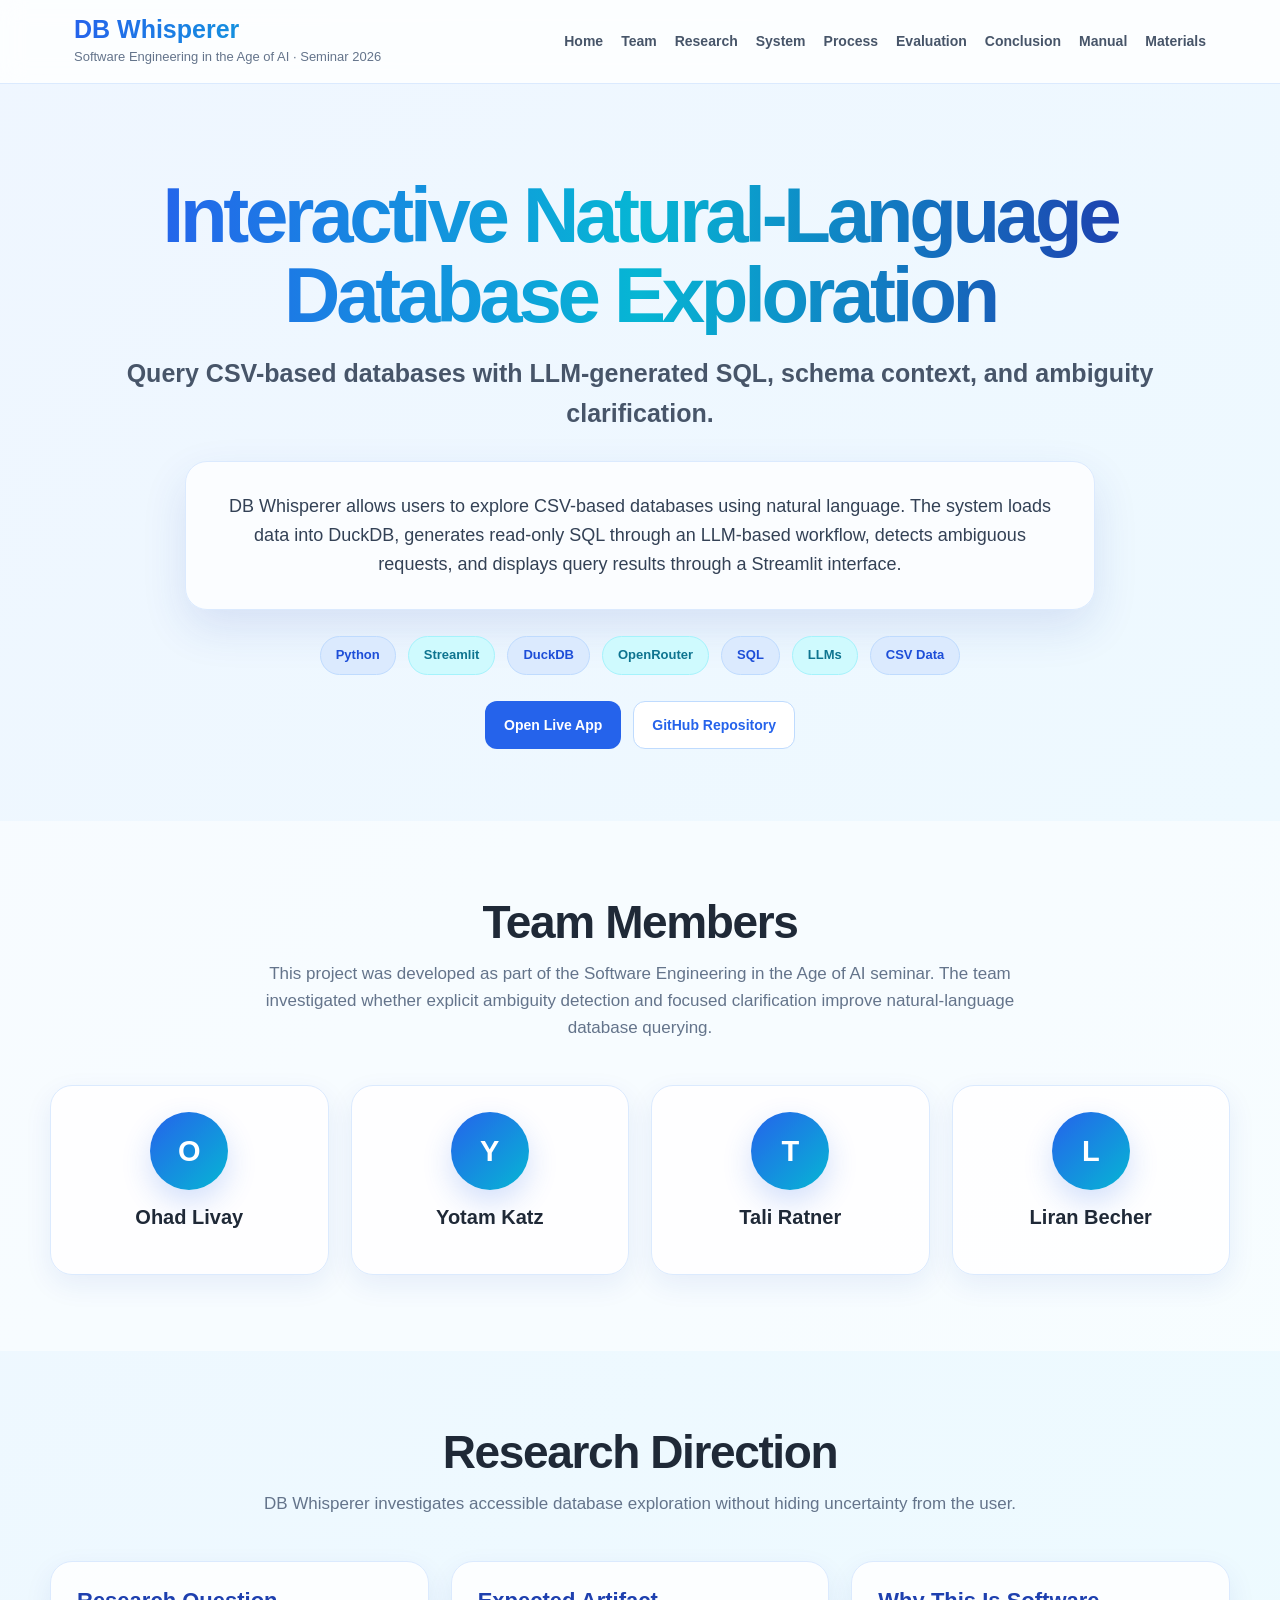
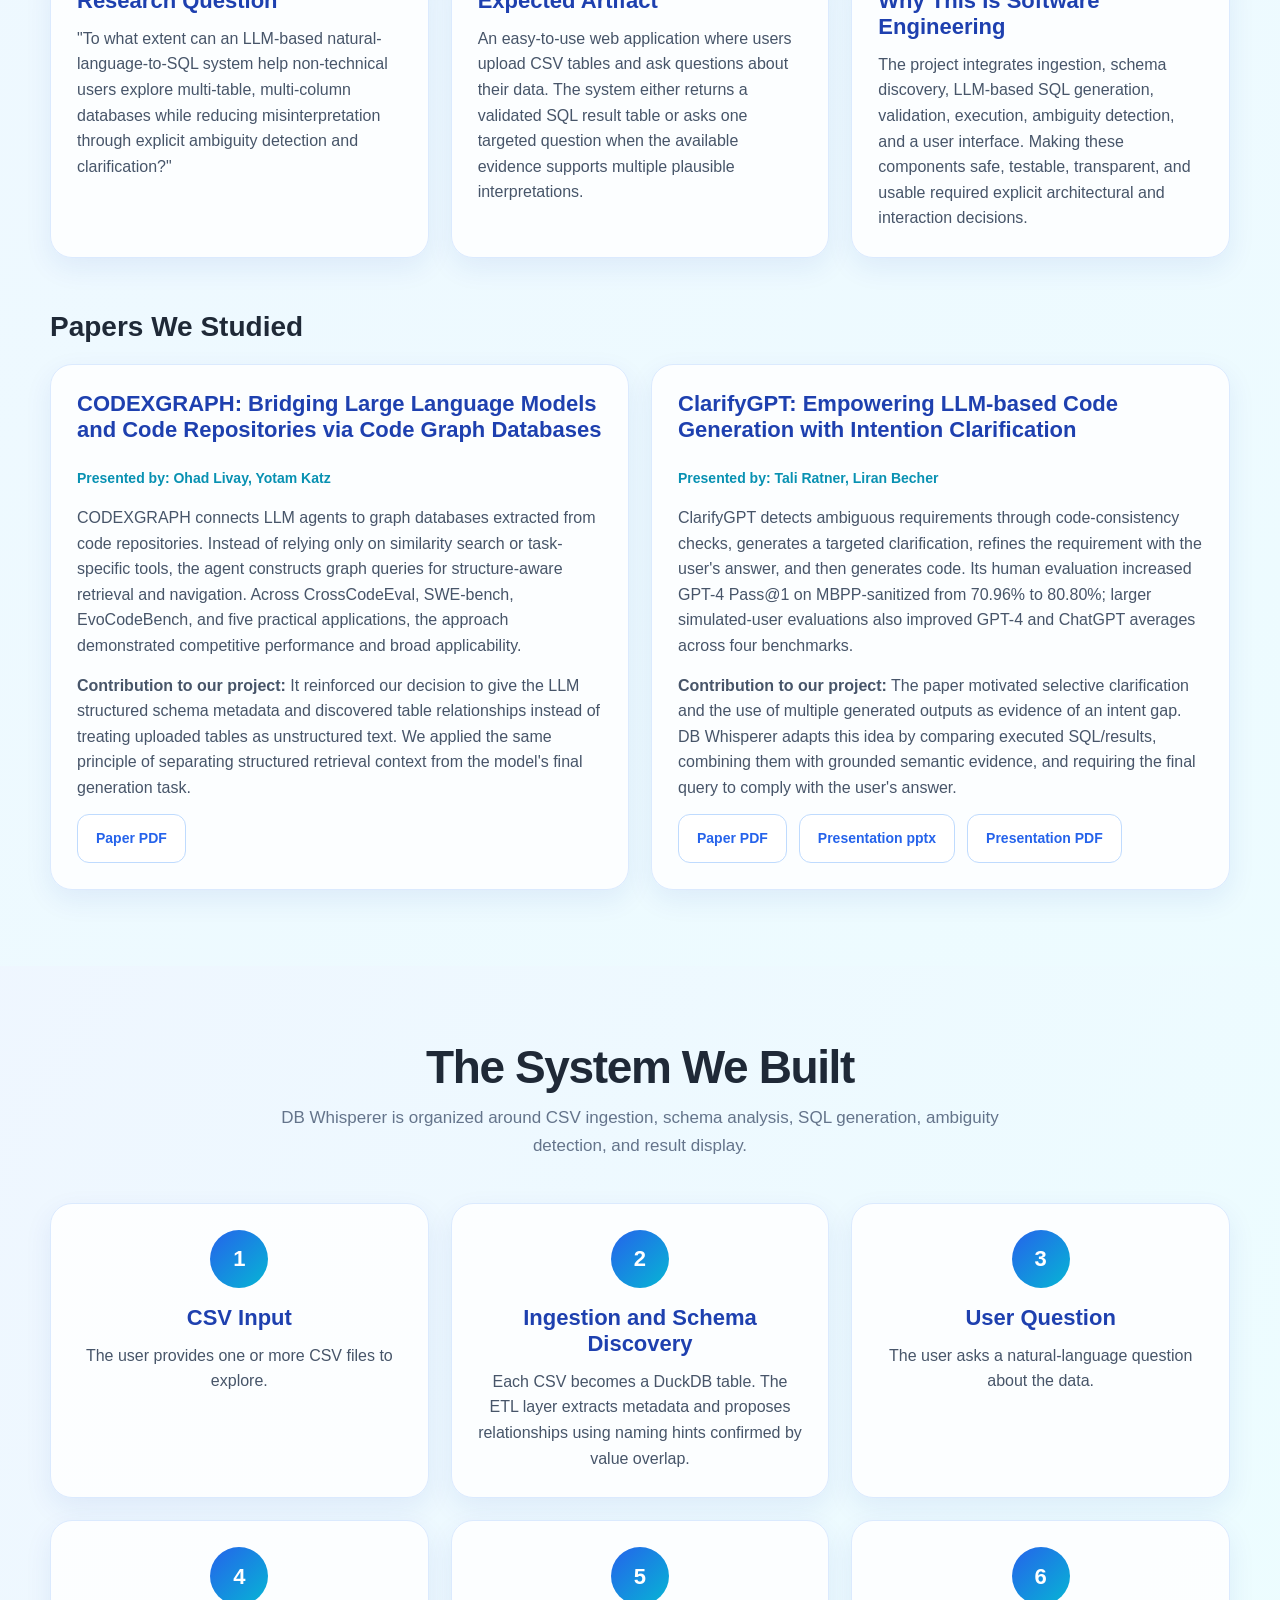
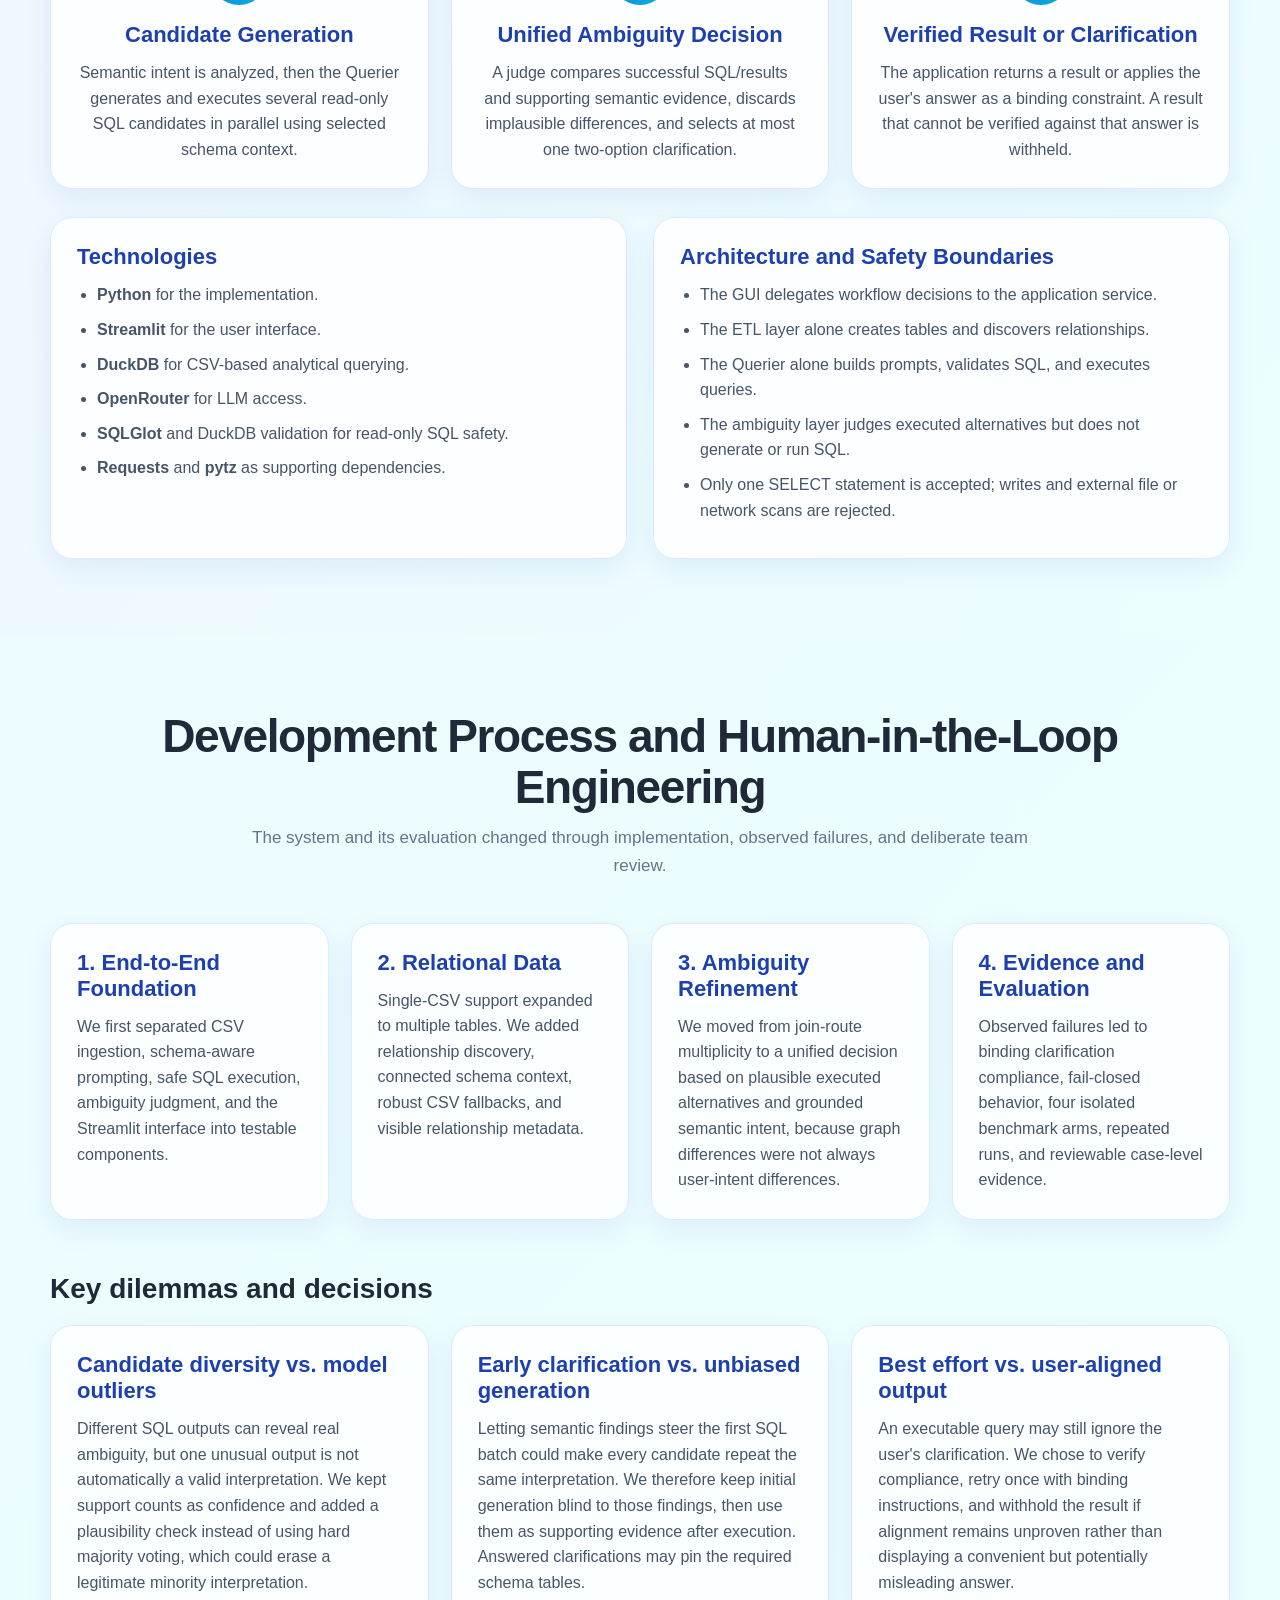
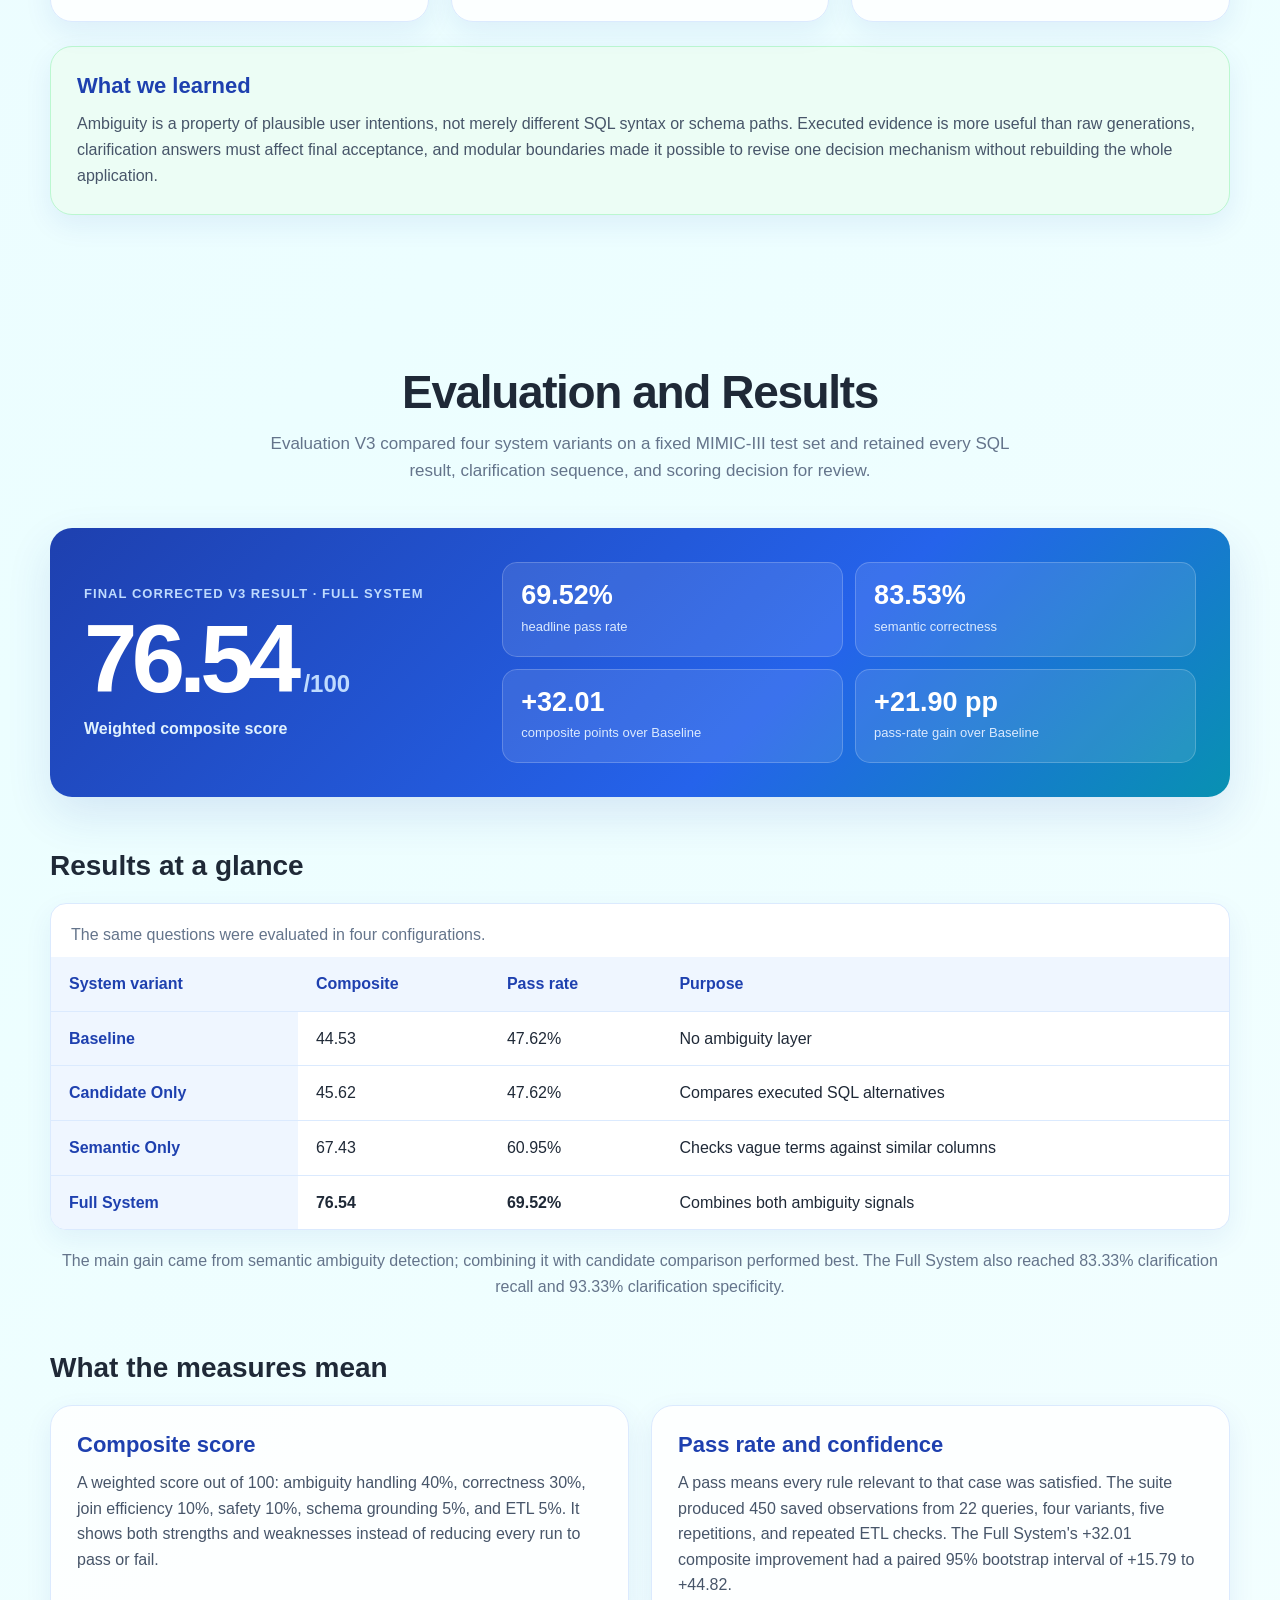
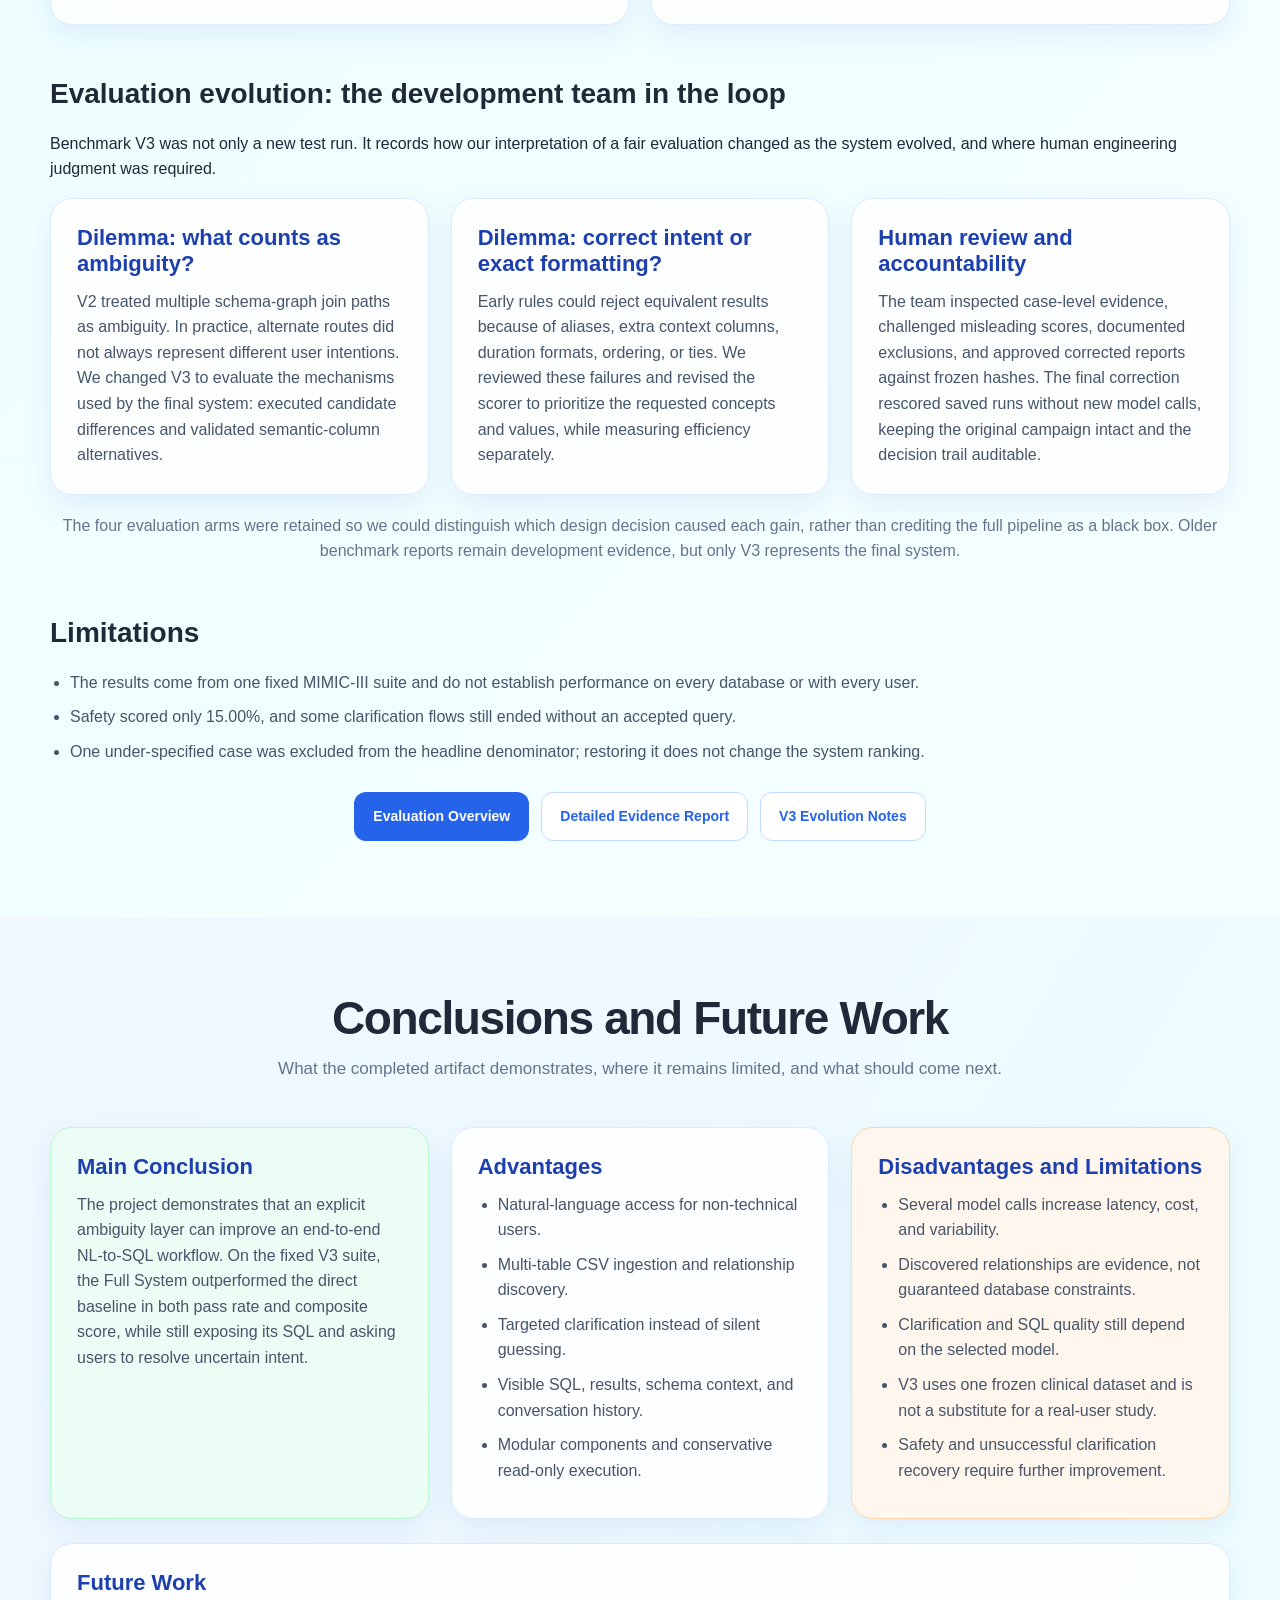
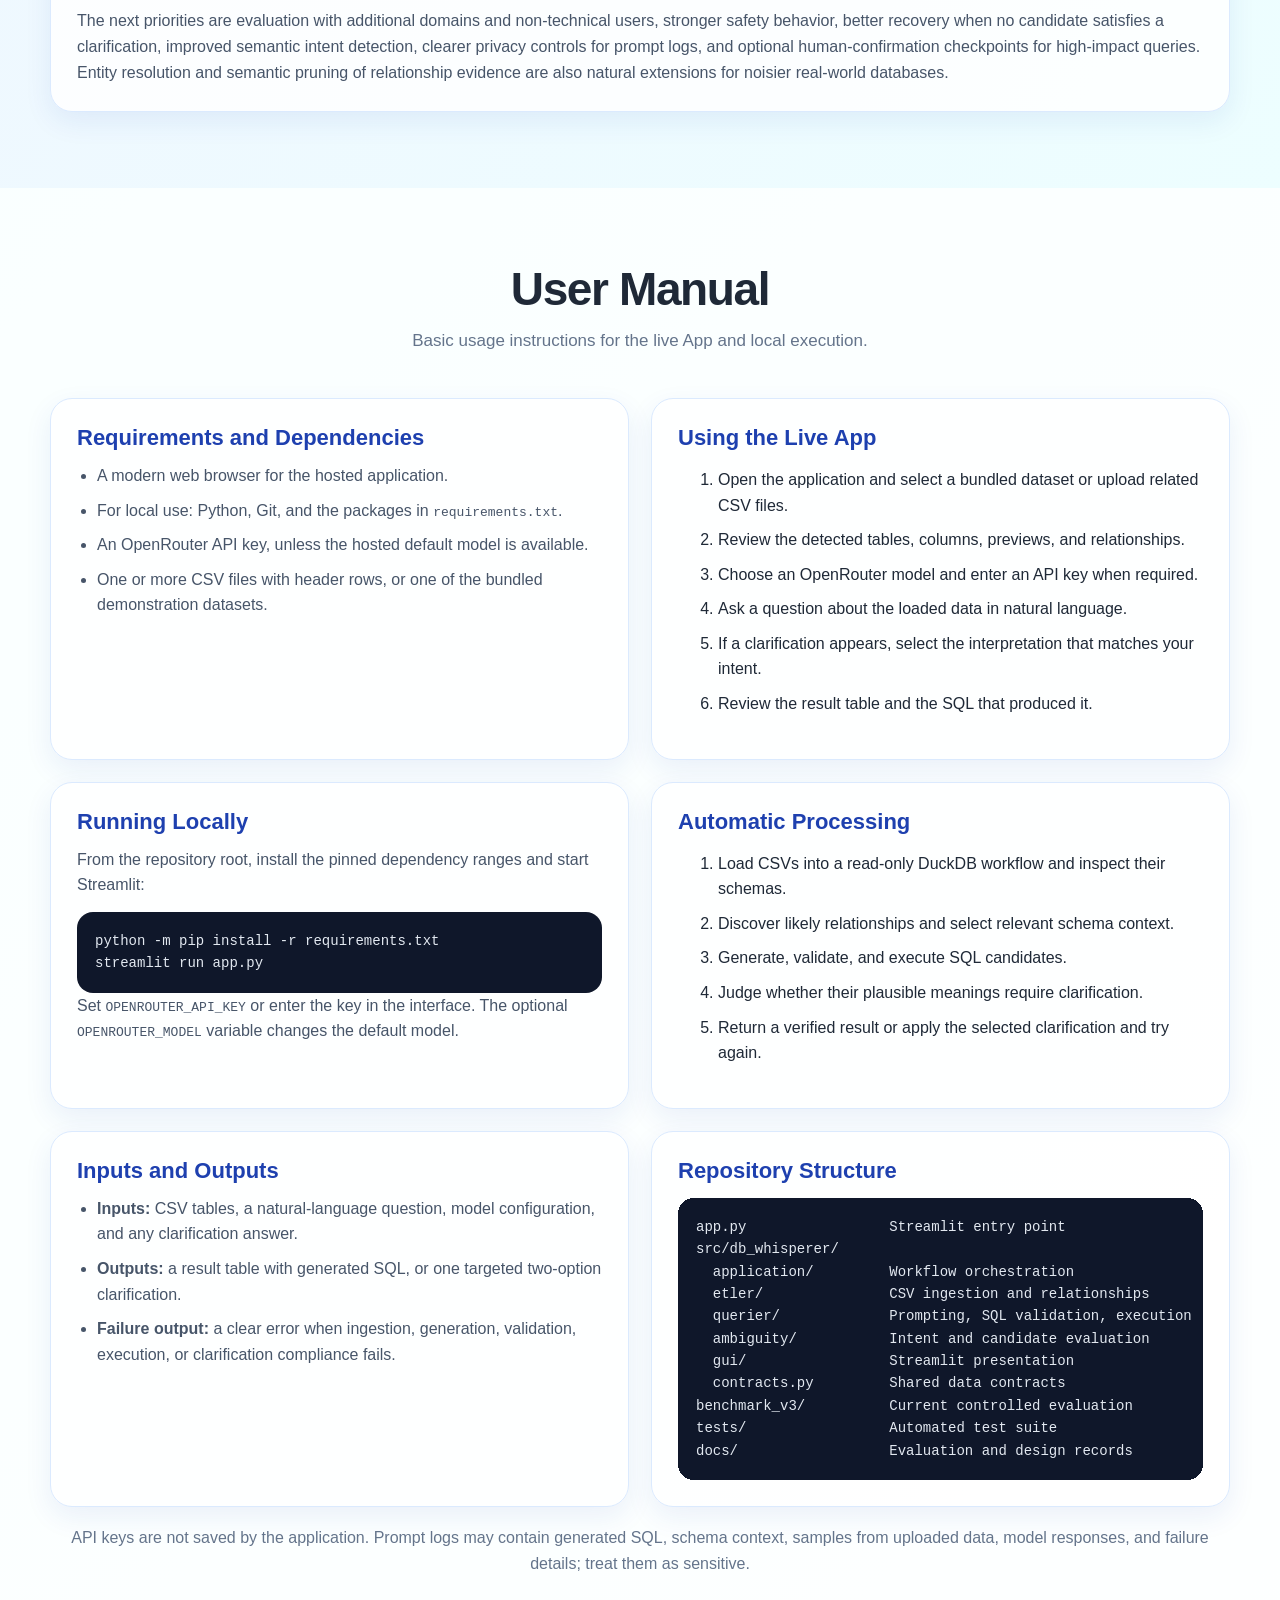
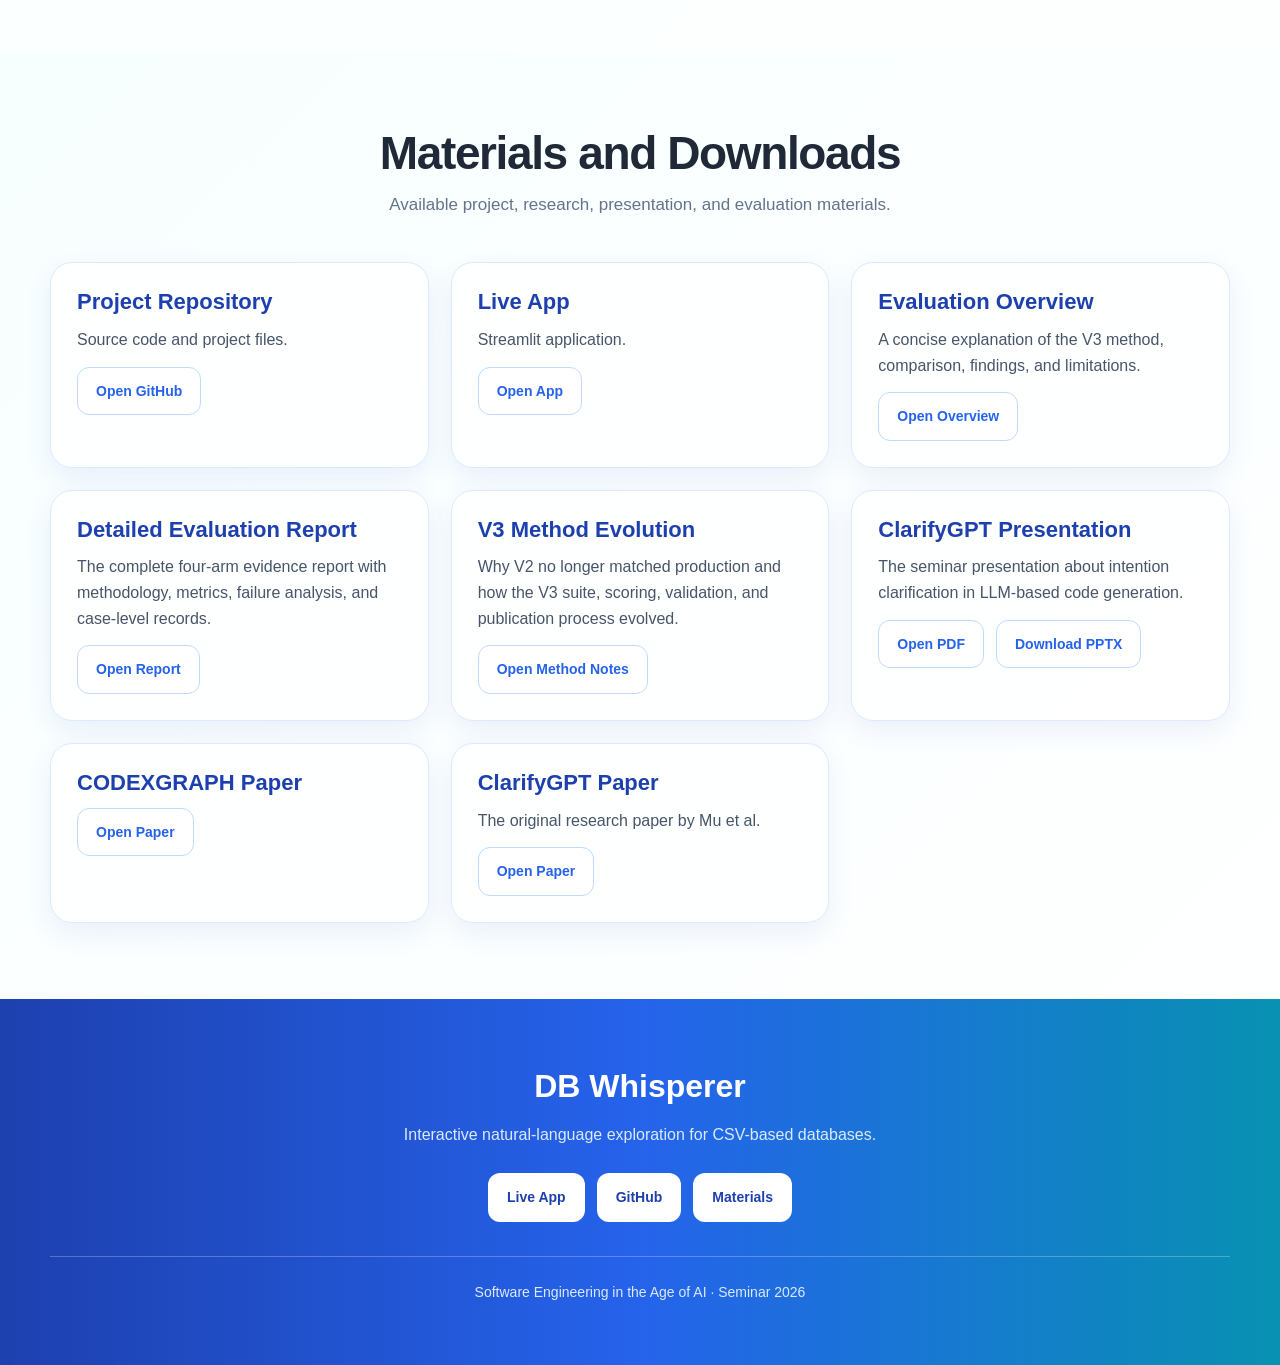
==== submission/DB_Whisperer_2026/index.htm @ 14055732 "added report HTML site" ====
<!DOCTYPE html>
<html lang="en">
<head>
  <meta charset="UTF-8" />
  <meta name="viewport" content="width=device-width, initial-scale=1.0" />
  <title>DB Whisperer Project Site</title>
  <style>
    :root {
      --primary: #2563eb;
      --primary-dark: #1e40af;
      --accent: #06b6d4;
      --accent-dark: #0891b2;
      --bg: #f8fafc;
      --bg-soft: #eff6ff;
      --card: #ffffff;
      --text: #1f2937;
      --muted: #64748b;
      --border: #dbeafe;
      --shadow: 0 18px 45px rgba(30, 64, 175, 0.12);
      --radius: 22px;
    }

    * { box-sizing: border-box; }
    html { scroll-behavior: smooth; }

    body {
      margin: 0;
      font-family: Inter, Arial, Helvetica, sans-serif;
      color: var(--text);
      background: linear-gradient(135deg, #eff6ff 0%, #ecfeff 45%, #ffffff 100%);
      line-height: 1.6;
    }

    a { color: inherit; text-decoration: none; }

    .site {
      min-height: 100vh;
    }

    header {
      position: sticky;
      top: 0;
      z-index: 20;
      background: rgba(255, 255, 255, 0.82);
      backdrop-filter: blur(12px);
      border-bottom: 1px solid var(--border);
    }

    .nav {
      max-width: 1180px;
      margin: 0 auto;
      padding: 16px 24px;
      display: flex;
      align-items: center;
      justify-content: space-between;
      gap: 18px;
    }

    .brand-title {
      margin: 0;
      font-size: 25px;
      line-height: 1.1;
      font-weight: 800;
      background: linear-gradient(90deg, var(--primary), var(--accent));
      -webkit-background-clip: text;
      color: transparent;
    }

    .brand-subtitle {
      margin: 3px 0 0;
      font-size: 13px;
      color: var(--muted);
    }

    nav {
      display: flex;
      flex-wrap: wrap;
      justify-content: flex-end;
      gap: 18px;
      font-size: 14px;
      font-weight: 650;
      color: #475569;
    }

    nav a:hover { color: var(--primary); }

    section {
      padding: 76px 24px;
    }

    .container {
      max-width: 1180px;
      margin: 0 auto;
    }

    .hero {
      padding: 92px 24px 72px;
      text-align: center;
    }

    .hero h2 {
      margin: 0 auto 18px;
      max-width: 980px;
      font-size: clamp(42px, 7vw, 78px);
      line-height: 1.02;
      font-weight: 900;
      letter-spacing: -0.055em;
      background: linear-gradient(90deg, var(--primary), var(--accent), var(--primary-dark));
      -webkit-background-clip: text;
      color: transparent;
    }

    .hero .subtitle {
      margin: 0 0 28px;
      font-size: clamp(18px, 2.5vw, 25px);
      color: #475569;
      font-weight: 550;
    }

    .hero-card {
      max-width: 910px;
      margin: 0 auto 26px;
      padding: 30px;
      border-radius: var(--radius);
      border: 1px solid var(--border);
      background: rgba(255, 255, 255, 0.78);
      box-shadow: var(--shadow);
    }

    .hero-card p {
      margin: 0;
      font-size: 18px;
      color: #334155;
    }

    .chips, .buttons {
      display: flex;
      flex-wrap: wrap;
      justify-content: center;
      gap: 12px;
    }

    .chip {
      display: inline-flex;
      align-items: center;
      padding: 8px 15px;
      border-radius: 999px;
      background: #dbeafe;
      color: #1d4ed8;
      font-weight: 750;
      font-size: 13px;
      border: 1px solid #bfdbfe;
    }

    .chip:nth-child(even) {
      background: #cffafe;
      color: #0e7490;
      border-color: #a5f3fc;
    }

    .button {
      display: inline-flex;
      align-items: center;
      justify-content: center;
      padding: 12px 18px;
      border-radius: 12px;
      font-weight: 800;
      font-size: 14px;
      border: 1px solid transparent;
      background: var(--primary);
      color: white;
      transition: transform .18s ease, box-shadow .18s ease, background .18s ease;
    }

    .button:hover {
      transform: translateY(-2px);
      box-shadow: 0 12px 24px rgba(37, 99, 235, .18);
      background: var(--primary-dark);
    }

    .button.secondary {
      background: white;
      color: var(--primary);
      border-color: #bfdbfe;
    }

    .button.secondary:hover {
      background: #eff6ff;
    }

    .section-soft {
      background: rgba(255, 255, 255, 0.48);
    }

    .section-blue {
      background: linear-gradient(120deg, rgba(239, 246, 255, .92), rgba(236, 254, 255, .92));
    }

    .section-title {
      text-align: center;
      margin: 0 0 44px;
    }

    .section-title h3 {
      margin: 0 0 12px;
      font-size: clamp(32px, 4vw, 46px);
      line-height: 1.1;
      letter-spacing: -0.03em;
    }

    .section-title p {
      margin: 0 auto;
      max-width: 780px;
      color: var(--muted);
      font-size: 17px;
    }

    .grid {
      display: grid;
      gap: 22px;
    }

    .grid-2 {
      grid-template-columns: repeat(2, minmax(0, 1fr));
    }

    .grid-3 {
      grid-template-columns: repeat(3, minmax(0, 1fr));
    }

    .grid-4 {
      grid-template-columns: repeat(4, minmax(0, 1fr));
    }

    .card {
      background: rgba(255, 255, 255, .86);
      border: 1px solid var(--border);
      border-radius: var(--radius);
      box-shadow: 0 10px 28px rgba(30, 64, 175, .08);
      padding: 26px;
      transition: transform .18s ease, box-shadow .18s ease, border-color .18s ease;
    }

    .card:hover {
      transform: translateY(-3px);
      border-color: #93c5fd;
      box-shadow: 0 18px 45px rgba(30, 64, 175, .14);
    }

    .card h4 {
      margin: 0 0 12px;
      font-size: 22px;
      line-height: 1.18;
      color: var(--primary-dark);
    }

    .card p {
      margin: 0 0 14px;
      color: #475569;
    }

    .card p:last-child {
      margin-bottom: 0;
    }

    .member {
      text-align: center;
      min-height: 190px;
    }

    .avatar {
      width: 78px;
      height: 78px;
      margin: 0 auto 16px;
      border-radius: 999px;
      display: grid;
      place-items: center;
      color: white;
      font-size: 29px;
      font-weight: 900;
      background: linear-gradient(135deg, var(--primary), var(--accent));
      box-shadow: 0 12px 30px rgba(37, 99, 235, .2);
    }

    .member h4 {
      color: var(--text);
      font-size: 20px;
    }

    .paper-card h4 {
      color: var(--primary-dark);
      min-height: 64px;
    }

    .paper-meta {
      margin-bottom: 16px;
      color: var(--accent-dark);
      font-weight: 750;
      font-size: 14px;
    }

    .flow-card {
      text-align: center;
    }

    .step-num {
      width: 58px;
      height: 58px;
      margin: 0 auto 17px;
      display: grid;
      place-items: center;
      border-radius: 999px;
      color: white;
      background: linear-gradient(135deg, var(--primary), var(--accent));
      font-size: 22px;
      font-weight: 900;
    }

    .split {
      display: grid;
      grid-template-columns: 1fr 1fr;
      gap: 26px;
    }

    ul {
      margin: 0;
      padding-left: 20px;
      color: #475569;
    }

    li { margin-bottom: 9px; }

    .code {
      background: #0f172a;
      color: #e2e8f0;
      border-radius: 16px;
      padding: 18px;
      overflow-x: auto;
      font-family: Consolas, Monaco, monospace;
      font-size: 14px;
      margin: 14px 0 0;
    }

    .callout {
      background: #ecfdf5;
      border-color: #bbf7d0;
    }

    .warning {
      background: #fff7ed;
      border-color: #fed7aa;
    }

    .evaluation-hero {
      display: grid;
      grid-template-columns: minmax(240px, .72fr) 1.28fr;
      gap: 28px;
      align-items: center;
      padding: 34px;
      border-radius: var(--radius);
      color: white;
      background: linear-gradient(135deg, var(--primary-dark), var(--primary) 62%, var(--accent-dark));
      box-shadow: var(--shadow);
    }

    .evaluation-kicker {
      margin: 0 0 8px;
      color: #bfdbfe;
      font-size: 13px;
      font-weight: 850;
      letter-spacing: .08em;
      text-transform: uppercase;
    }

    .evaluation-score {
      display: flex;
      align-items: baseline;
      gap: 8px;
      margin: 0;
    }

    .evaluation-score strong {
      font-size: clamp(62px, 9vw, 96px);
      line-height: .95;
      letter-spacing: -.06em;
    }

    .evaluation-score span {
      color: #bfdbfe;
      font-size: 24px;
      font-weight: 800;
    }

    .evaluation-score-label {
      margin: 12px 0 0;
      color: #e0f2fe;
      font-weight: 750;
    }

    .evaluation-metrics {
      display: grid;
      grid-template-columns: repeat(2, minmax(0, 1fr));
      gap: 12px;
    }

    .evaluation-metric {
      padding: 18px;
      border: 1px solid rgba(255,255,255,.2);
      border-radius: 15px;
      background: rgba(255,255,255,.1);
    }

    .evaluation-metric strong {
      display: block;
      font-size: 27px;
      line-height: 1.1;
    }

    .evaluation-metric span {
      display: block;
      margin-top: 6px;
      color: #dbeafe;
      font-size: 13px;
    }

    .evaluation-note {
      margin: 18px 0 0;
      color: var(--muted);
      text-align: center;
    }

    .evaluation-heading {
      margin: 52px 0 20px;
      font-size: 28px;
      line-height: 1.2;
    }

    .score-table-wrap {
      overflow-x: auto;
      border: 1px solid var(--border);
      border-radius: 16px;
      background: white;
      box-shadow: 0 10px 28px rgba(30, 64, 175, .07);
    }

    .score-table {
      width: 100%;
      min-width: 680px;
      border-collapse: collapse;
    }

    .score-table caption {
      padding: 18px 20px 10px;
      color: var(--muted);
      text-align: left;
    }

    .score-table th,
    .score-table td {
      padding: 14px 18px;
      border-bottom: 1px solid var(--border);
      text-align: left;
      vertical-align: top;
    }

    .score-table th {
      color: var(--primary-dark);
      background: var(--bg-soft);
    }

    .score-table tbody tr:last-child th,
    .score-table tbody tr:last-child td {
      border-bottom: 0;
    }

    .footer {
      padding: 62px 24px;
      color: white;
      background: linear-gradient(90deg, var(--primary-dark), var(--primary), var(--accent-dark));
      text-align: center;
    }

    .footer h3 {
      margin: 0 0 10px;
      font-size: 32px;
    }

    .footer p {
      margin: 0 0 26px;
      color: #dbeafe;
    }

    .footer .button {
      background: white;
      color: var(--primary-dark);
    }

    .footer-note {
      margin-top: 34px;
      padding-top: 24px;
      border-top: 1px solid rgba(255,255,255,.25);
      color: #dbeafe;
      font-size: 14px;
    }

    @media (max-width: 920px) {
      header { position: static; }
      .nav { flex-direction: column; align-items: flex-start; }
      nav { justify-content: flex-start; }
      .grid-4 { grid-template-columns: repeat(2, minmax(0, 1fr)); }
      .grid-3, .grid-2, .split { grid-template-columns: 1fr; }
      .evaluation-hero { grid-template-columns: 1fr; }
      section { padding: 58px 18px; }
      .hero { padding-top: 64px; }
    }

    @media (max-width: 560px) {
      .grid-4 { grid-template-columns: 1fr; }
      .evaluation-metrics { grid-template-columns: 1fr; }
      .evaluation-hero { padding: 25px; }
      .hero-card { padding: 22px; }
      .card { padding: 22px; }
      nav { gap: 12px; font-size: 13px; }
    }
  </style>
</head>

<body>
  <div class="site">
    <header>
      <div class="nav">
        <div>
          <h1 class="brand-title">DB Whisperer</h1>
          <p class="brand-subtitle">Software Engineering in the Age of AI · Seminar 2026</p>
        </div>
        <nav>
          <a href="#home">Home</a>
          <a href="#team">Team</a>
          <a href="#research">Research</a>
          <a href="#system">System</a>
          <a href="#process">Process</a>
          <a href="#evaluation">Evaluation</a>
          <a href="#conclusion">Conclusion</a>
          <a href="#manual">Manual</a>
          <a href="#materials">Materials</a>
        </nav>
      </div>
    </header>

    <main>
      <section id="home" class="hero">
        <div class="container">
          <h2>Interactive Natural-Language Database Exploration</h2>
          <p class="subtitle">Query CSV-based databases with LLM-generated SQL, schema context, and ambiguity clarification.</p>
          <div class="hero-card">
            <p>
              DB Whisperer allows users to explore CSV-based databases using natural language.
              The system loads data into DuckDB, generates read-only SQL through an LLM-based workflow,
              detects ambiguous requests, and displays query results through a Streamlit interface.
            </p>
          </div>
          <div class="chips" aria-label="Technology stack">
            <span class="chip">Python</span>
            <span class="chip">Streamlit</span>
            <span class="chip">DuckDB</span>
            <span class="chip">OpenRouter</span>
            <span class="chip">SQL</span>
            <span class="chip">LLMs</span>
            <span class="chip">CSV Data</span>
          </div>
          <div class="buttons" style="margin-top: 26px;">
            <a class="button" href="https://db-whisperer.streamlit.app/" target="_blank" rel="noopener">Open Live App</a>
            <a class="button secondary" href="https://github.com/ohadlivay/DB-Whisperer" target="_blank" rel="noopener">GitHub Repository</a>
          </div>
        </div>
      </section>

      <section id="team" class="section-soft">
        <div class="container">
          <div class="section-title">
            <h3>Team Members</h3>
            <p>
              This project was developed as part of the Software Engineering in the Age of AI seminar.
              The team investigated whether explicit ambiguity detection and focused clarification
              improve natural-language database querying.
            </p>
          </div>
          <div class="grid grid-4">
            <article class="card member"><div class="avatar">O</div><h4>Ohad Livay</h4></article>
            <article class="card member"><div class="avatar">Y</div><h4>Yotam Katz</h4></article>
            <article class="card member"><div class="avatar">T</div><h4>Tali Ratner</h4></article>
            <article class="card member"><div class="avatar">L</div><h4>Liran Becher</h4></article>
          </div>
        </div>
      </section>

      <section id="research">
        <div class="container">
          <div class="section-title">
            <h3>Research Direction</h3>
            <p>
              DB Whisperer investigates accessible database exploration without hiding uncertainty from the user.
            </p>
          </div>
          <div class="grid grid-3">
            <article class="card">
              <h4>Research Question</h4>
              <p>
                "To what extent can an LLM-based natural-language-to-SQL system help non-technical users
                explore multi-table, multi-column databases while reducing misinterpretation through
                explicit ambiguity detection and clarification?"
              </p>
            </article>
            <article class="card">
              <h4>Expected Artifact</h4>
              <p>
                An easy-to-use web application where users upload CSV tables and ask questions about their
                data. The system either returns a validated SQL result table or asks one targeted question
                when the available evidence supports multiple plausible interpretations.
              </p>
            </article>
            <article class="card">
              <h4>Why This Is Software Engineering</h4>
              <p>
                The project integrates ingestion, schema discovery, LLM-based SQL generation, validation,
                execution, ambiguity detection, and a user interface. Making these components safe,
                testable, transparent, and usable required explicit architectural and interaction decisions.
              </p>
            </article>
          </div>

          <h4 class="evaluation-heading">Papers We Studied</h4>
          <div class="grid grid-2">
            <article class="card paper-card">
              <h4>CODEXGRAPH: Bridging Large Language Models and Code Repositories via Code Graph Databases</h4>
              <div class="paper-meta">Presented by: Ohad Livay, Yotam Katz</div>
              <p>
                CODEXGRAPH connects LLM agents to graph databases extracted from code repositories. Instead
                of relying only on similarity search or task-specific tools, the agent constructs graph queries
                for structure-aware retrieval and navigation. Across CrossCodeEval, SWE-bench, EvoCodeBench,
                and five practical applications, the approach demonstrated competitive performance and broad applicability.
              </p>
              <p>
                <strong>Contribution to our project:</strong>
                It reinforced our decision to give the LLM structured schema metadata and discovered table
                relationships instead of treating uploaded tables as unstructured text. We applied the same
                principle of separating structured retrieval context from the model's final generation task.
              </p>
              <div class="buttons" style="justify-content:flex-start;">
                <a class="button secondary" href="papers/codexgraph.pdf">Paper PDF</a>
              </div>
            </article>

            <article class="card paper-card">
              <h4>ClarifyGPT: Empowering LLM-based Code Generation with Intention Clarification</h4>
              <div class="paper-meta">Presented by: Tali Ratner, Liran Becher</div>
              <p>
                ClarifyGPT detects ambiguous requirements through code-consistency checks, generates a targeted
                clarification, refines the requirement with the user's answer, and then generates code. Its human
                evaluation increased GPT-4 Pass@1 on MBPP-sanitized from 70.96% to 80.80%; larger simulated-user
                evaluations also improved GPT-4 and ChatGPT averages across four benchmarks.
              </p>
              <p>
                <strong>Contribution to our project:</strong>
                The paper motivated selective clarification and the use of multiple generated outputs as evidence
                of an intent gap. DB Whisperer adapts this idea by comparing executed SQL/results, combining them
                with grounded semantic evidence, and requiring the final query to comply with the user's answer.
              </p>
              <div class="buttons" style="justify-content:flex-start;">
                <a class="button secondary" href="papers/clarifygpt.pdf">Paper PDF</a>
                <a class="button secondary" href="presentations/clarifygpt.pptx">Presentation pptx</a>
                <a class="button secondary" href="presentations/clarifygpt_slides.pdf">Presentation PDF</a>
              </div>
            </article>
          </div>
        </div>
      </section>

      <section id="system" class="section-blue">
        <div class="container">
          <div class="section-title">
            <h3>The System We Built</h3>
            <p>
              DB Whisperer is organized around CSV ingestion, schema analysis, SQL generation, ambiguity detection, and result display.
            </p>
          </div>

          <div class="grid grid-3">
            <article class="card flow-card">
              <div class="step-num">1</div>
              <h4>CSV Input</h4>
              <p>The user provides one or more CSV files to explore.</p>
            </article>
            <article class="card flow-card">
              <div class="step-num">2</div>
              <h4>Ingestion and Schema Discovery</h4>
              <p>Each CSV becomes a DuckDB table. The ETL layer extracts metadata and proposes relationships using naming hints confirmed by value overlap.</p>
            </article>
            <article class="card flow-card">
              <div class="step-num">3</div>
              <h4>User Question</h4>
              <p>The user asks a natural-language question about the data.</p>
            </article>
            <article class="card flow-card">
              <div class="step-num">4</div>
              <h4>Candidate Generation</h4>
              <p>Semantic intent is analyzed, then the Querier generates and executes several read-only SQL candidates in parallel using selected schema context.</p>
            </article>
            <article class="card flow-card">
              <div class="step-num">5</div>
              <h4>Unified Ambiguity Decision</h4>
              <p>A judge compares successful SQL/results and supporting semantic evidence, discards implausible differences, and selects at most one two-option clarification.</p>
            </article>
            <article class="card flow-card">
              <div class="step-num">6</div>
              <h4>Verified Result or Clarification</h4>
              <p>The application returns a result or applies the user's answer as a binding constraint. A result that cannot be verified against that answer is withheld.</p>
            </article>
          </div>

          <div class="split" style="margin-top: 28px;">
            <article class="card">
              <h4>Technologies</h4>
              <ul>
                <li><strong>Python</strong> for the implementation.</li>
                <li><strong>Streamlit</strong> for the user interface.</li>
                <li><strong>DuckDB</strong> for CSV-based analytical querying.</li>
                <li><strong>OpenRouter</strong> for LLM access.</li>
                <li><strong>SQLGlot</strong> and DuckDB validation for read-only SQL safety.</li>
                <li><strong>Requests</strong> and <strong>pytz</strong> as supporting dependencies.</li>
              </ul>
            </article>
            <article class="card">
              <h4>Architecture and Safety Boundaries</h4>
              <ul>
                <li>The GUI delegates workflow decisions to the application service.</li>
                <li>The ETL layer alone creates tables and discovers relationships.</li>
                <li>The Querier alone builds prompts, validates SQL, and executes queries.</li>
                <li>The ambiguity layer judges executed alternatives but does not generate or run SQL.</li>
                <li>Only one SELECT statement is accepted; writes and external file or network scans are rejected.</li>
              </ul>
            </article>
          </div>
        </div>
      </section>

      <section id="process">
        <div class="container">
          <div class="section-title">
            <h3>Development Process and Human-in-the-Loop Engineering</h3>
            <p>The system and its evaluation changed through implementation, observed failures, and deliberate team review.</p>
          </div>

          <div class="grid grid-4">
            <article class="card">
              <h4>1. End-to-End Foundation</h4>
              <p>We first separated CSV ingestion, schema-aware prompting, safe SQL execution, ambiguity judgment, and the Streamlit interface into testable components.</p>
            </article>
            <article class="card">
              <h4>2. Relational Data</h4>
              <p>Single-CSV support expanded to multiple tables. We added relationship discovery, connected schema context, robust CSV fallbacks, and visible relationship metadata.</p>
            </article>
            <article class="card">
              <h4>3. Ambiguity Refinement</h4>
              <p>We moved from join-route multiplicity to a unified decision based on plausible executed alternatives and grounded semantic intent, because graph differences were not always user-intent differences.</p>
            </article>
            <article class="card">
              <h4>4. Evidence and Evaluation</h4>
              <p>Observed failures led to binding clarification compliance, fail-closed behavior, four isolated benchmark arms, repeated runs, and reviewable case-level evidence.</p>
            </article>
          </div>

          <h4 class="evaluation-heading">Key dilemmas and decisions</h4>
          <div class="grid grid-3">
            <article class="card">
              <h4>Candidate diversity vs. model outliers</h4>
              <p>
                Different SQL outputs can reveal real ambiguity, but one unusual output is not automatically a
                valid interpretation. We kept support counts as confidence and added a plausibility check instead
                of using hard majority voting, which could erase a legitimate minority interpretation.
              </p>
            </article>
            <article class="card">
              <h4>Early clarification vs. unbiased generation</h4>
              <p>
                Letting semantic findings steer the first SQL batch could make every candidate repeat the same
                interpretation. We therefore keep initial generation blind to those findings, then use them as
                supporting evidence after execution. Answered clarifications may pin the required schema tables.
              </p>
            </article>
            <article class="card">
              <h4>Best effort vs. user-aligned output</h4>
              <p>
                An executable query may still ignore the user's clarification. We chose to verify compliance,
                retry once with binding instructions, and withhold the result if alignment remains unproven rather
                than displaying a convenient but potentially misleading answer.
              </p>
            </article>
          </div>

          <article class="card callout" style="margin-top: 24px;">
            <h4>What we learned</h4>
            <p>
              Ambiguity is a property of plausible user intentions, not merely different SQL syntax or schema paths.
              Executed evidence is more useful than raw generations, clarification answers must affect final acceptance,
              and modular boundaries made it possible to revise one decision mechanism without rebuilding the whole application.
            </p>
          </article>
        </div>
      </section>

      <section id="evaluation">
        <div class="container">
          <div class="section-title">
            <h3>Evaluation and Results</h3>
            <p>
              Evaluation V3 compared four system variants on a fixed MIMIC-III test set and retained
              every SQL result, clarification sequence, and scoring decision for review.
            </p>
          </div>

          <div class="evaluation-hero">
            <div>
              <p class="evaluation-kicker">Final corrected V3 result &middot; Full System</p>
              <p class="evaluation-score"><strong>76.54</strong><span>/100</span></p>
              <p class="evaluation-score-label">Weighted composite score</p>
            </div>
            <div class="evaluation-metrics">
              <div class="evaluation-metric"><strong>69.52%</strong><span>headline pass rate</span></div>
              <div class="evaluation-metric"><strong>83.53%</strong><span>semantic correctness</span></div>
              <div class="evaluation-metric"><strong>+32.01</strong><span>composite points over Baseline</span></div>
              <div class="evaluation-metric"><strong>+21.90 pp</strong><span>pass-rate gain over Baseline</span></div>
            </div>
          </div>
          <h4 class="evaluation-heading">Results at a glance</h4>
          <div class="score-table-wrap">
            <table class="score-table">
              <caption>The same questions were evaluated in four configurations.</caption>
              <thead>
                <tr><th scope="col">System variant</th><th scope="col">Composite</th><th scope="col">Pass rate</th><th scope="col">Purpose</th></tr>
              </thead>
              <tbody>
                <tr><th scope="row">Baseline</th><td>44.53</td><td>47.62%</td><td>No ambiguity layer</td></tr>
                <tr><th scope="row">Candidate Only</th><td>45.62</td><td>47.62%</td><td>Compares executed SQL alternatives</td></tr>
                <tr><th scope="row">Semantic Only</th><td>67.43</td><td>60.95%</td><td>Checks vague terms against similar columns</td></tr>
                <tr><th scope="row">Full System</th><td><strong>76.54</strong></td><td><strong>69.52%</strong></td><td>Combines both ambiguity signals</td></tr>
              </tbody>
            </table>
          </div>
          <p class="evaluation-note">
            The main gain came from semantic ambiguity detection; combining it with candidate comparison performed best.
            The Full System also reached 83.33% clarification recall and 93.33% clarification specificity.
          </p>

          <h4 class="evaluation-heading">What the measures mean</h4>
          <div class="grid grid-2">
            <article class="card">
              <h4>Composite score</h4>
              <p>
                A weighted score out of 100: ambiguity handling 40%, correctness 30%, join efficiency 10%,
                safety 10%, schema grounding 5%, and ETL 5%. It shows both strengths and weaknesses instead
                of reducing every run to pass or fail.
              </p>
            </article>
            <article class="card">
              <h4>Pass rate and confidence</h4>
              <p>
                A pass means every rule relevant to that case was satisfied. The suite produced 450 saved
                observations from 22 queries, four variants, five repetitions, and repeated ETL checks.
                The Full System's +32.01 composite improvement had a paired 95% bootstrap interval of +15.79 to +44.82.
              </p>
            </article>
          </div>

          <h4 class="evaluation-heading">Evaluation evolution: the development team in the loop</h4>
          <p>
            Benchmark V3 was not only a new test run. It records how our interpretation of a fair evaluation
            changed as the system evolved, and where human engineering judgment was required.
          </p>
          <div class="grid grid-3">
            <article class="card">
              <h4>Dilemma: what counts as ambiguity?</h4>
              <p>
                V2 treated multiple schema-graph join paths as ambiguity. In practice, alternate routes did not
                always represent different user intentions. We changed V3 to evaluate the mechanisms used by the
                final system: executed candidate differences and validated semantic-column alternatives.
              </p>
            </article>
            <article class="card">
              <h4>Dilemma: correct intent or exact formatting?</h4>
              <p>
                Early rules could reject equivalent results because of aliases, extra context columns, duration
                formats, ordering, or ties. We reviewed these failures and revised the scorer to prioritize the
                requested concepts and values, while measuring efficiency separately.
              </p>
            </article>
            <article class="card">
              <h4>Human review and accountability</h4>
              <p>
                The team inspected case-level evidence, challenged misleading scores, documented exclusions, and
                approved corrected reports against frozen hashes. The final correction rescored saved runs without
                new model calls, keeping the original campaign intact and the decision trail auditable.
              </p>
            </article>
          </div>
          <p class="evaluation-note">
            The four evaluation arms were retained so we could distinguish which design decision caused each gain,
            rather than crediting the full pipeline as a black box. Older benchmark reports remain development evidence,
            but only V3 represents the final system.
          </p>

          <h4 class="evaluation-heading">Limitations</h4>
          <ul>
            <li>The results come from one fixed MIMIC-III suite and do not establish performance on every database or with every user.</li>
            <li>Safety scored only 15.00%, and some clarification flows still ended without an accepted query.</li>
            <li>One under-specified case was excluded from the headline denominator; restoring it does not change the system ranking.</li>
          </ul>
          <div class="buttons" style="margin-top: 28px;">
            <a class="button" href="reports/evaluation_method_one_page.html">Evaluation Overview</a>
            <a class="button secondary" href="reports/evaluation_report.html">Detailed Evidence Report</a>
            <a class="button secondary" href="reports/EVALUATION_V3_METHOD_CHANGES.md">V3 Evolution Notes</a>
          </div>
        </div>
      </section>

      <section id="conclusion" class="section-blue">
        <div class="container">
          <div class="section-title">
            <h3>Conclusions and Future Work</h3>
            <p>What the completed artifact demonstrates, where it remains limited, and what should come next.</p>
          </div>
          <div class="grid grid-3">
            <article class="card callout">
              <h4>Main Conclusion</h4>
              <p>
                The project demonstrates that an explicit ambiguity layer can improve an end-to-end NL-to-SQL
                workflow. On the fixed V3 suite, the Full System outperformed the direct baseline in both pass rate
                and composite score, while still exposing its SQL and asking users to resolve uncertain intent.
              </p>
            </article>
            <article class="card">
              <h4>Advantages</h4>
              <ul>
                <li>Natural-language access for non-technical users.</li>
                <li>Multi-table CSV ingestion and relationship discovery.</li>
                <li>Targeted clarification instead of silent guessing.</li>
                <li>Visible SQL, results, schema context, and conversation history.</li>
                <li>Modular components and conservative read-only execution.</li>
              </ul>
            </article>
            <article class="card warning">
              <h4>Disadvantages and Limitations</h4>
              <ul>
                <li>Several model calls increase latency, cost, and variability.</li>
                <li>Discovered relationships are evidence, not guaranteed database constraints.</li>
                <li>Clarification and SQL quality still depend on the selected model.</li>
                <li>V3 uses one frozen clinical dataset and is not a substitute for a real-user study.</li>
                <li>Safety and unsuccessful clarification recovery require further improvement.</li>
              </ul>
            </article>
          </div>
          <article class="card" style="margin-top: 24px;">
            <h4>Future Work</h4>
            <p>
              The next priorities are evaluation with additional domains and non-technical users, stronger safety
              behavior, better recovery when no candidate satisfies a clarification, improved semantic intent
              detection, clearer privacy controls for prompt logs, and optional human-confirmation checkpoints for
              high-impact queries. Entity resolution and semantic pruning of relationship evidence are also natural
              extensions for noisier real-world databases.
            </p>
          </article>
        </div>
      </section>

      <section id="manual" class="section-soft">
        <div class="container">
          <div class="section-title">
            <h3>User Manual</h3>
            <p>Basic usage instructions for the live App and local execution.</p>
          </div>

          <div class="grid grid-2">
            <article class="card">
              <h4>Requirements and Dependencies</h4>
              <ul>
                <li>A modern web browser for the hosted application.</li>
                <li>For local use: Python, Git, and the packages in <code>requirements.txt</code>.</li>
                <li>An OpenRouter API key, unless the hosted default model is available.</li>
                <li>One or more CSV files with header rows, or one of the bundled demonstration datasets.</li>
              </ul>
            </article>

            <article class="card">
              <h4>Using the Live App</h4>
              <ol>
                <li>Open the application and select a bundled dataset or upload related CSV files.</li>
                <li>Review the detected tables, columns, previews, and relationships.</li>
                <li>Choose an OpenRouter model and enter an API key when required.</li>
                <li>Ask a question about the loaded data in natural language.</li>
                <li>If a clarification appears, select the interpretation that matches your intent.</li>
                <li>Review the result table and the SQL that produced it.</li>
              </ol>
            </article>

            <article class="card">
              <h4>Running Locally</h4>
              <p>From the repository root, install the pinned dependency ranges and start Streamlit:</p>
              <pre class="code">python -m pip install -r requirements.txt
streamlit run app.py</pre>
              <p>
                Set <code>OPENROUTER_API_KEY</code> or enter the key in the interface. The optional
                <code>OPENROUTER_MODEL</code> variable changes the default model.
              </p>
            </article>

            <article class="card">
              <h4>Automatic Processing</h4>
              <ol>
                <li>Load CSVs into a read-only DuckDB workflow and inspect their schemas.</li>
                <li>Discover likely relationships and select relevant schema context.</li>
                <li>Generate, validate, and execute SQL candidates.</li>
                <li>Judge whether their plausible meanings require clarification.</li>
                <li>Return a verified result or apply the selected clarification and try again.</li>
              </ol>
            </article>

            <article class="card">
              <h4>Inputs and Outputs</h4>
              <ul>
                <li><strong>Inputs:</strong> CSV tables, a natural-language question, model configuration, and any clarification answer.</li>
                <li><strong>Outputs:</strong> a result table with generated SQL, or one targeted two-option clarification.</li>
                <li><strong>Failure output:</strong> a clear error when ingestion, generation, validation, execution, or clarification compliance fails.</li>
              </ul>
            </article>

            <article class="card">
              <h4>Repository Structure</h4>
              <pre class="code">app.py                 Streamlit entry point
src/db_whisperer/
  application/         Workflow orchestration
  etler/               CSV ingestion and relationships
  querier/             Prompting, SQL validation, execution
  ambiguity/           Intent and candidate evaluation
  gui/                 Streamlit presentation
  contracts.py         Shared data contracts
benchmark_v3/          Current controlled evaluation
tests/                 Automated test suite
docs/                  Evaluation and design records</pre>
            </article>
          </div>
          <p class="evaluation-note">
            API keys are not saved by the application. Prompt logs may contain generated SQL, schema context,
            samples from uploaded data, model responses, and failure details; treat them as sensitive.
          </p>
        </div>
      </section>

      <section id="materials">
        <div class="container">
          <div class="section-title">
            <h3>Materials and Downloads</h3>
            <p>Available project, research, presentation, and evaluation materials.</p>
          </div>
          <div class="grid grid-3">
            <article class="card">
              <h4>Project Repository</h4>
              <p>Source code and project files.</p>
              <a class="button secondary" href="https://github.com/ohadlivay/DB-Whisperer" target="_blank" rel="noopener">Open GitHub</a>
            </article>
            <article class="card">
              <h4>Live App</h4>
              <p>Streamlit application.</p>
              <a class="button secondary" href="https://db-whisperer.streamlit.app/" target="_blank" rel="noopener">Open App</a>
            </article>
            <article class="card">
              <h4>Evaluation Overview</h4>
              <p>A concise explanation of the V3 method, comparison, findings, and limitations.</p>
              <a class="button secondary" href="reports/evaluation_method_one_page.html">Open Overview</a>
            </article>
            <article class="card">
              <h4>Detailed Evaluation Report</h4>
              <p>The complete four-arm evidence report with methodology, metrics, failure analysis, and case-level records.</p>
              <a class="button secondary" href="reports/evaluation_report.html">Open Report</a>
            </article>
            <article class="card">
              <h4>V3 Method Evolution</h4>
              <p>Why V2 no longer matched production and how the V3 suite, scoring, validation, and publication process evolved.</p>
              <a class="button secondary" href="reports/EVALUATION_V3_METHOD_CHANGES.md">Open Method Notes</a>
            </article>
            <article class="card">
              <h4>ClarifyGPT Presentation</h4>
              <p>The seminar presentation about intention clarification in LLM-based code generation.</p>
              <div class="buttons" style="justify-content:flex-start;">
                <a class="button secondary" href="presentations/clarifygpt_slides.pdf">Open PDF</a>
                <a class="button secondary" href="presentations/clarifygpt.pptx">Download PPTX</a>
              </div>
            </article>
            <article class="card">
              <h4>CODEXGRAPH Paper</h4>
              <a class="button secondary" href="papers/codexgraph.pdf">Open Paper</a>
            </article>
            <article class="card">
              <h4>ClarifyGPT Paper</h4>
              <p>The original research paper by Mu et al.</p>
              <a class="button secondary" href="papers/clarifygpt.pdf">Open Paper</a>
            </article>
          </div>
        </div>
      </section>
    </main>

    <footer class="footer">
      <div class="container">
        <h3>DB Whisperer</h3>
        <p>Interactive natural-language exploration for CSV-based databases.</p>
        <div class="buttons">
          <a class="button" href="https://db-whisperer.streamlit.app/" target="_blank" rel="noopener">Live App</a>
          <a class="button" href="https://github.com/ohadlivay/DB-Whisperer" target="_blank" rel="noopener">GitHub</a>
          <a class="button" href="#materials">Materials</a>
        </div>
        <div class="footer-note">
          Software Engineering in the Age of AI · Seminar 2026
        </div>
      </div>
    </footer>
  </div>
</body>
</html>
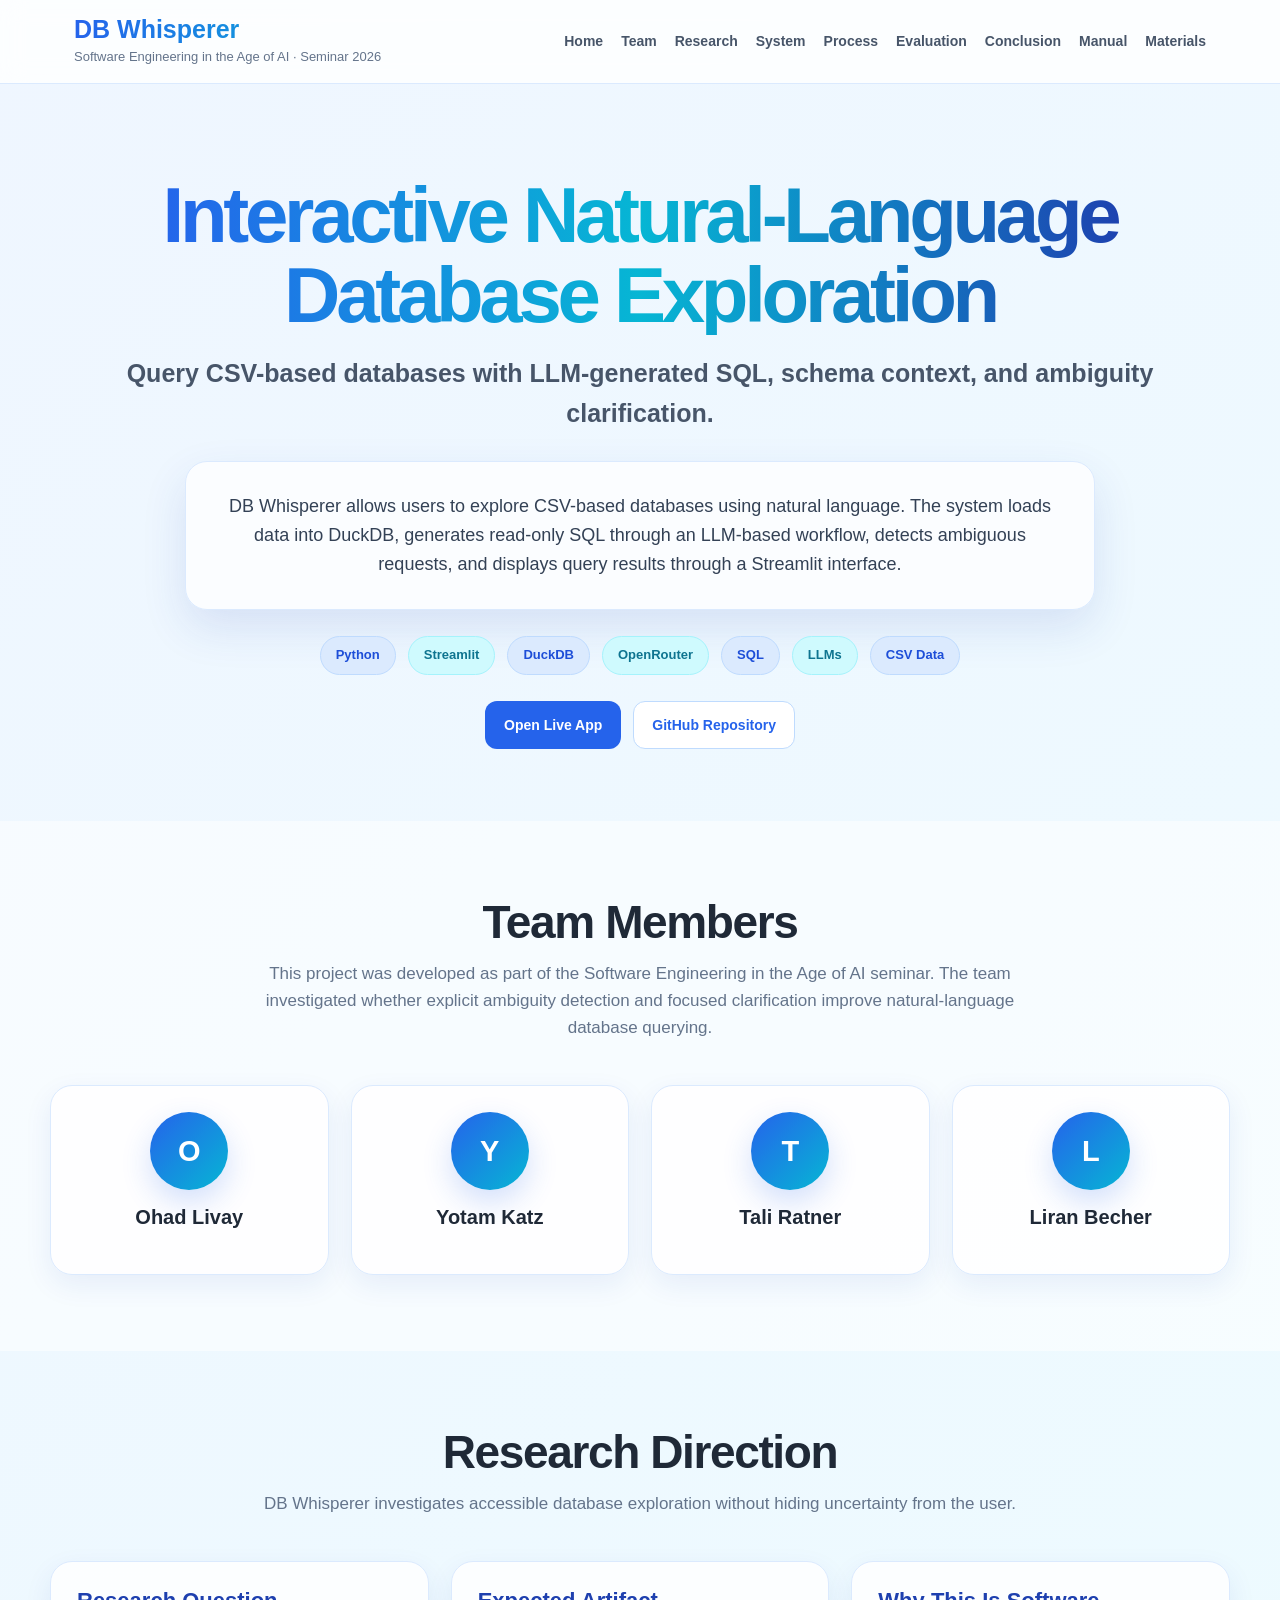
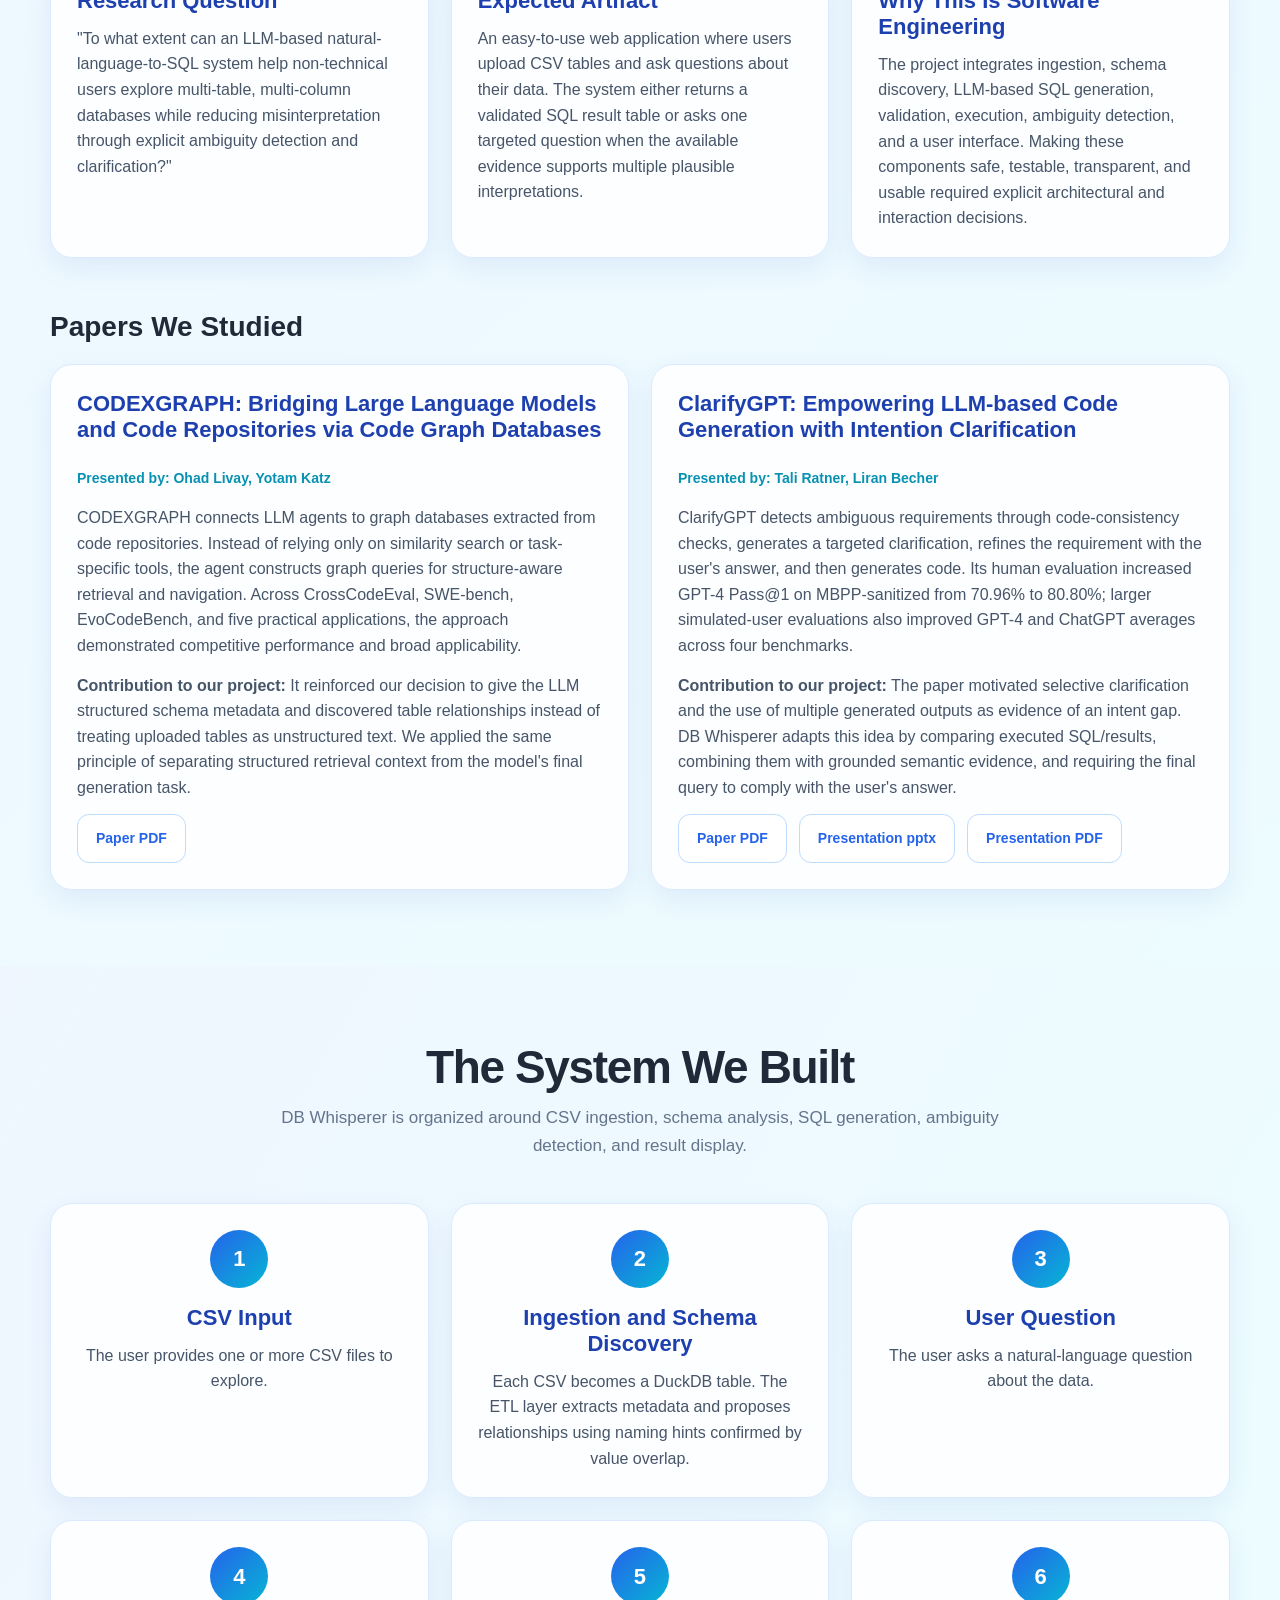
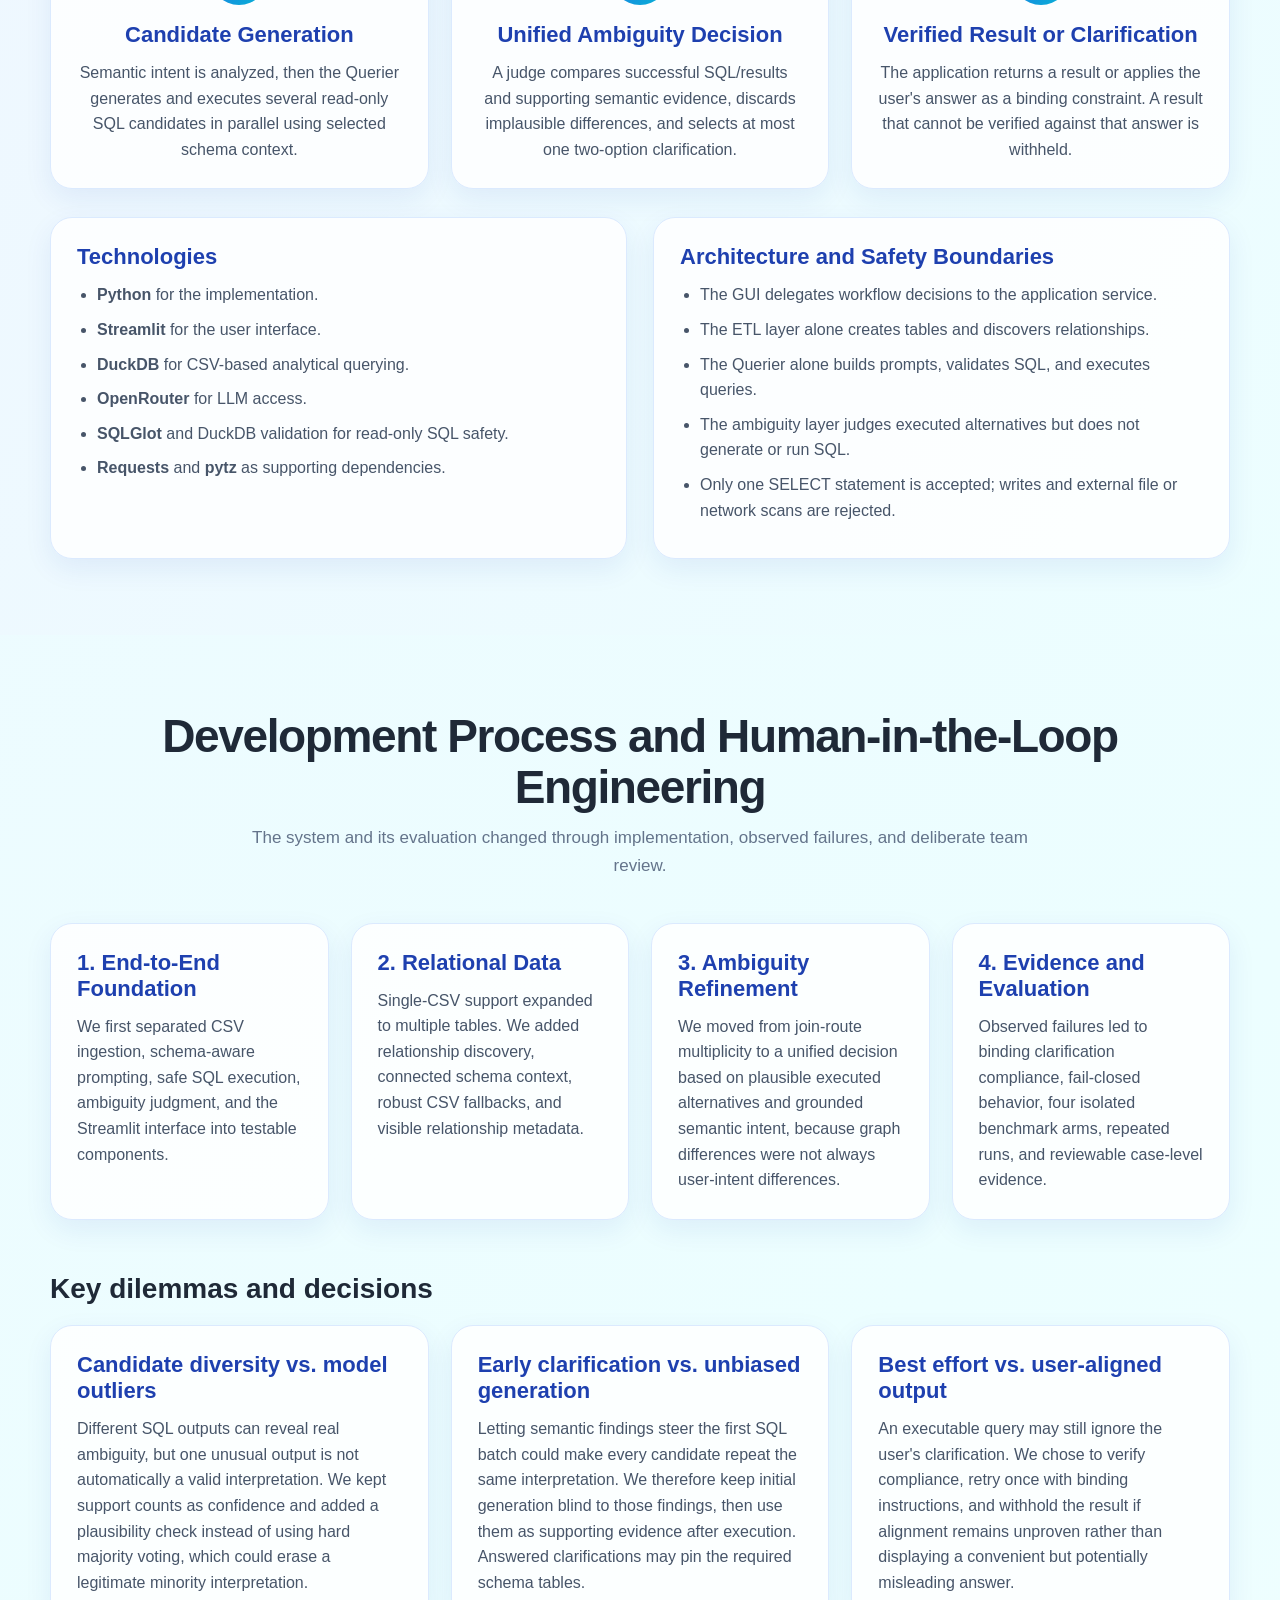
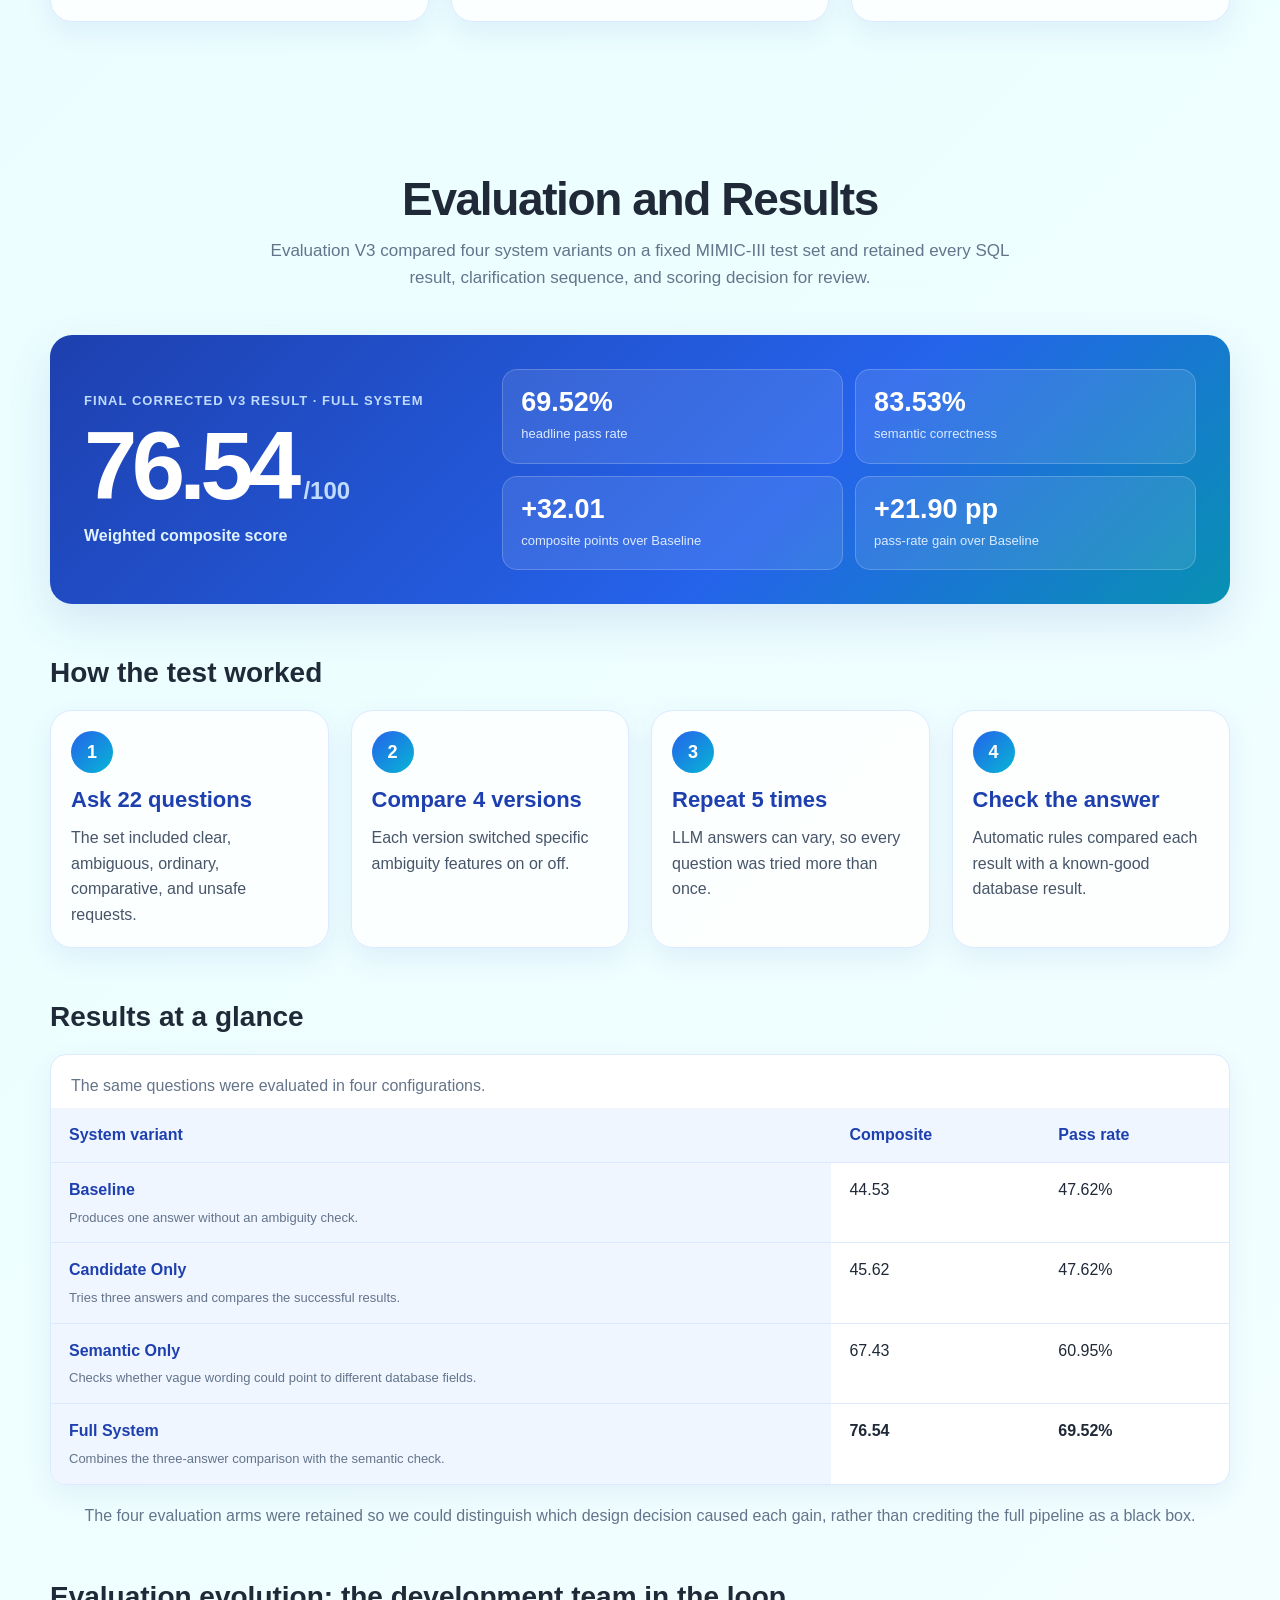
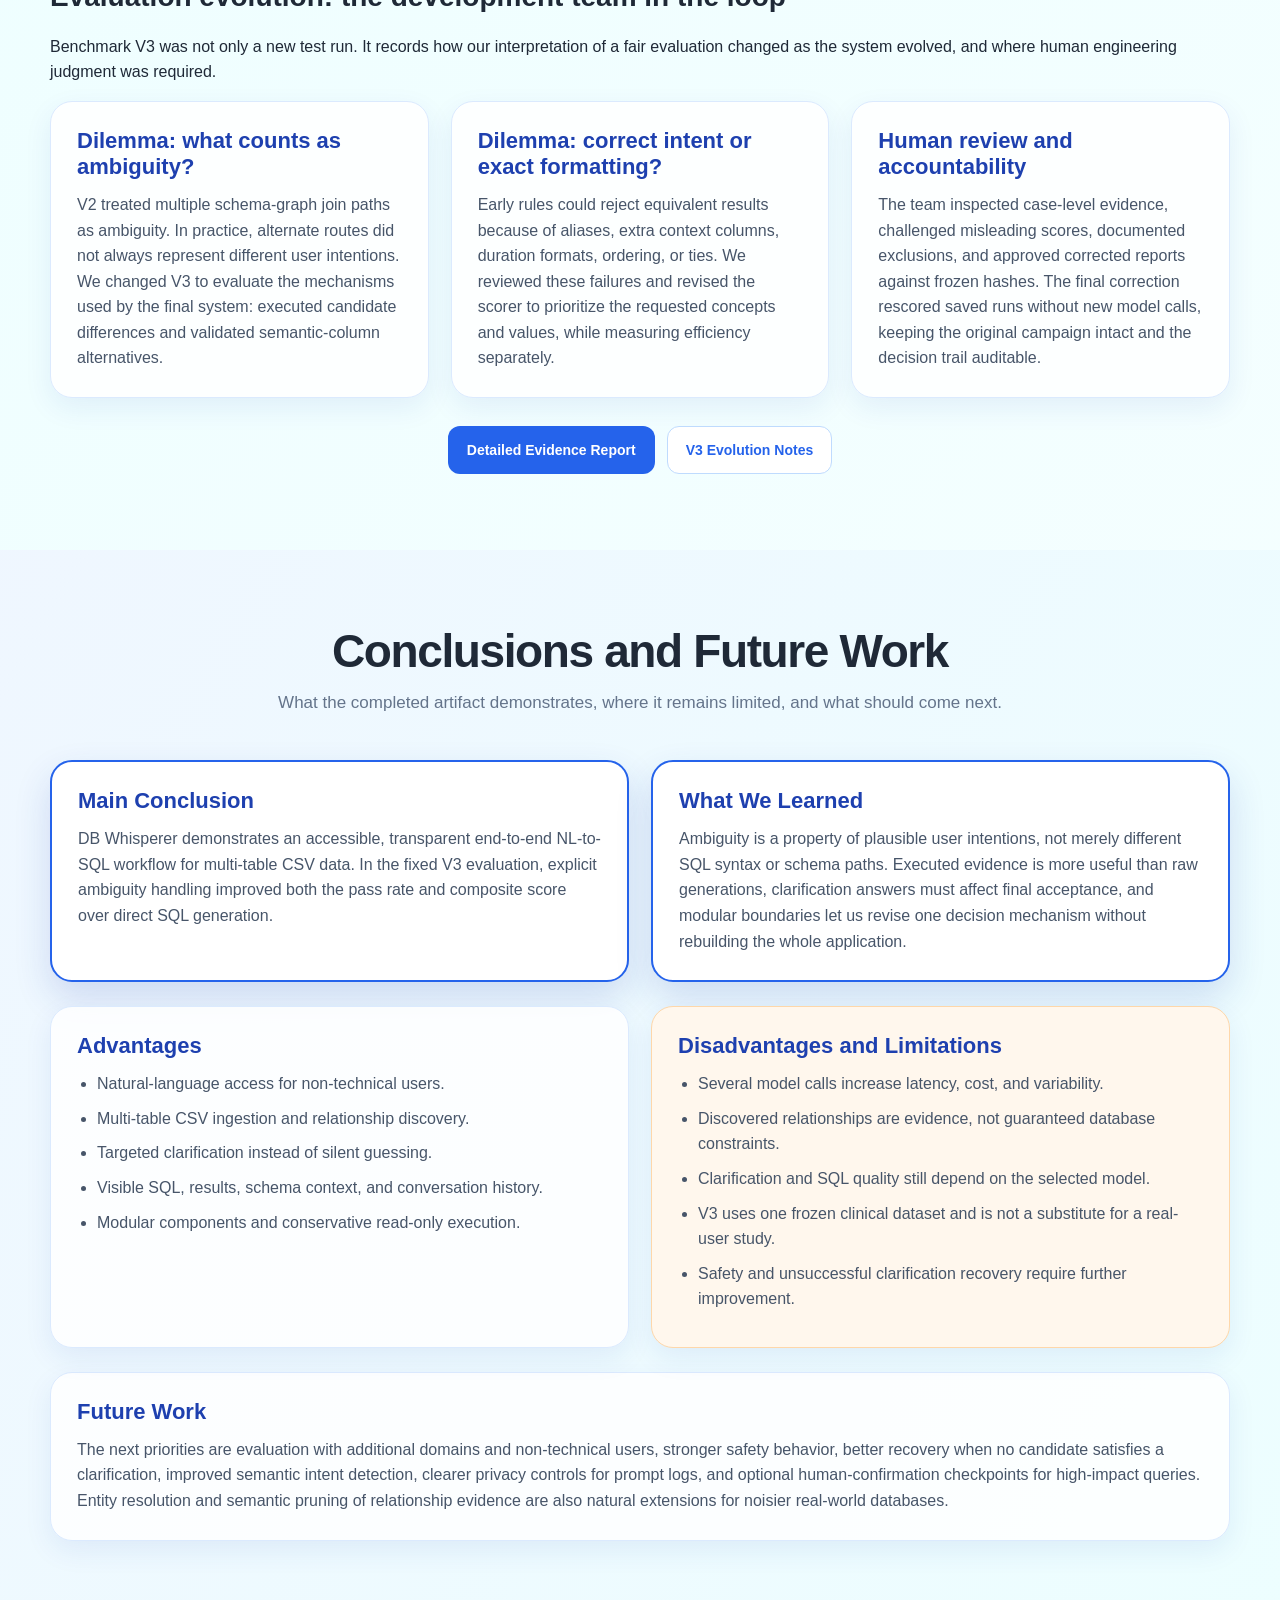
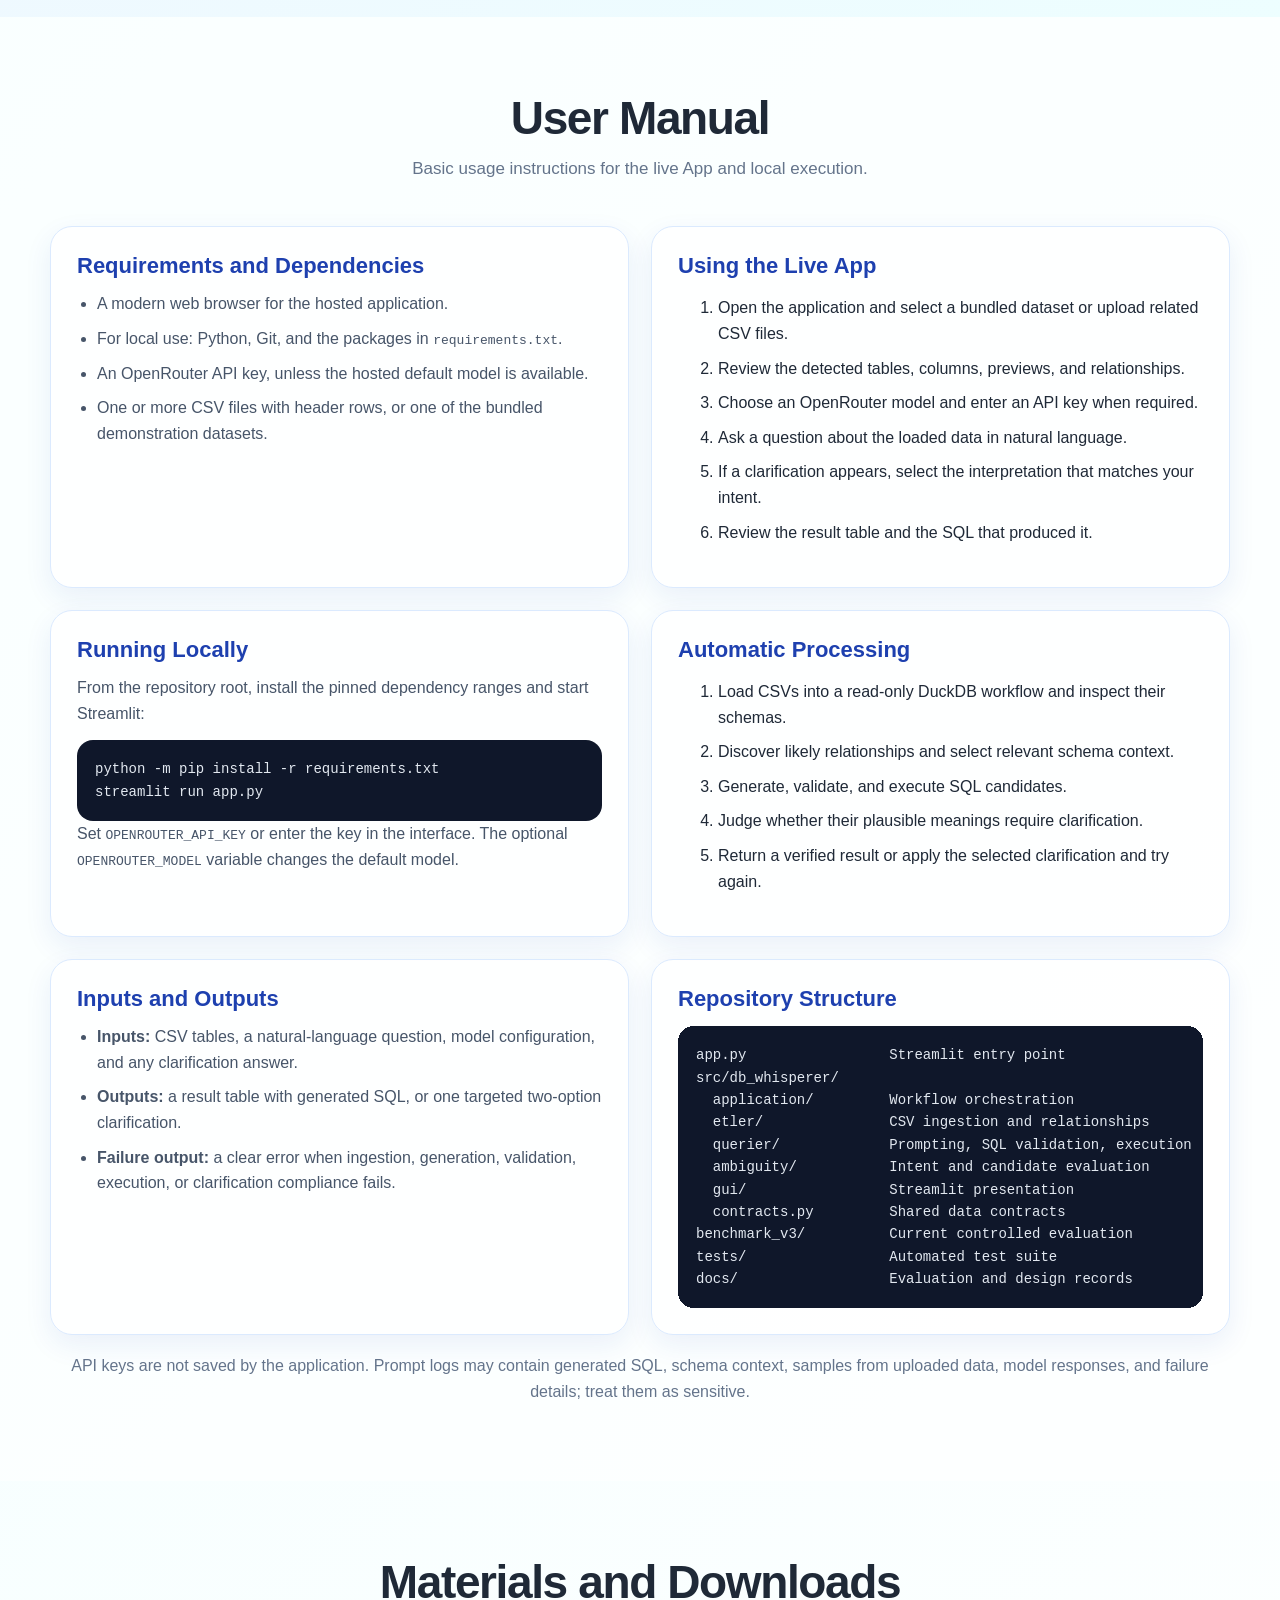
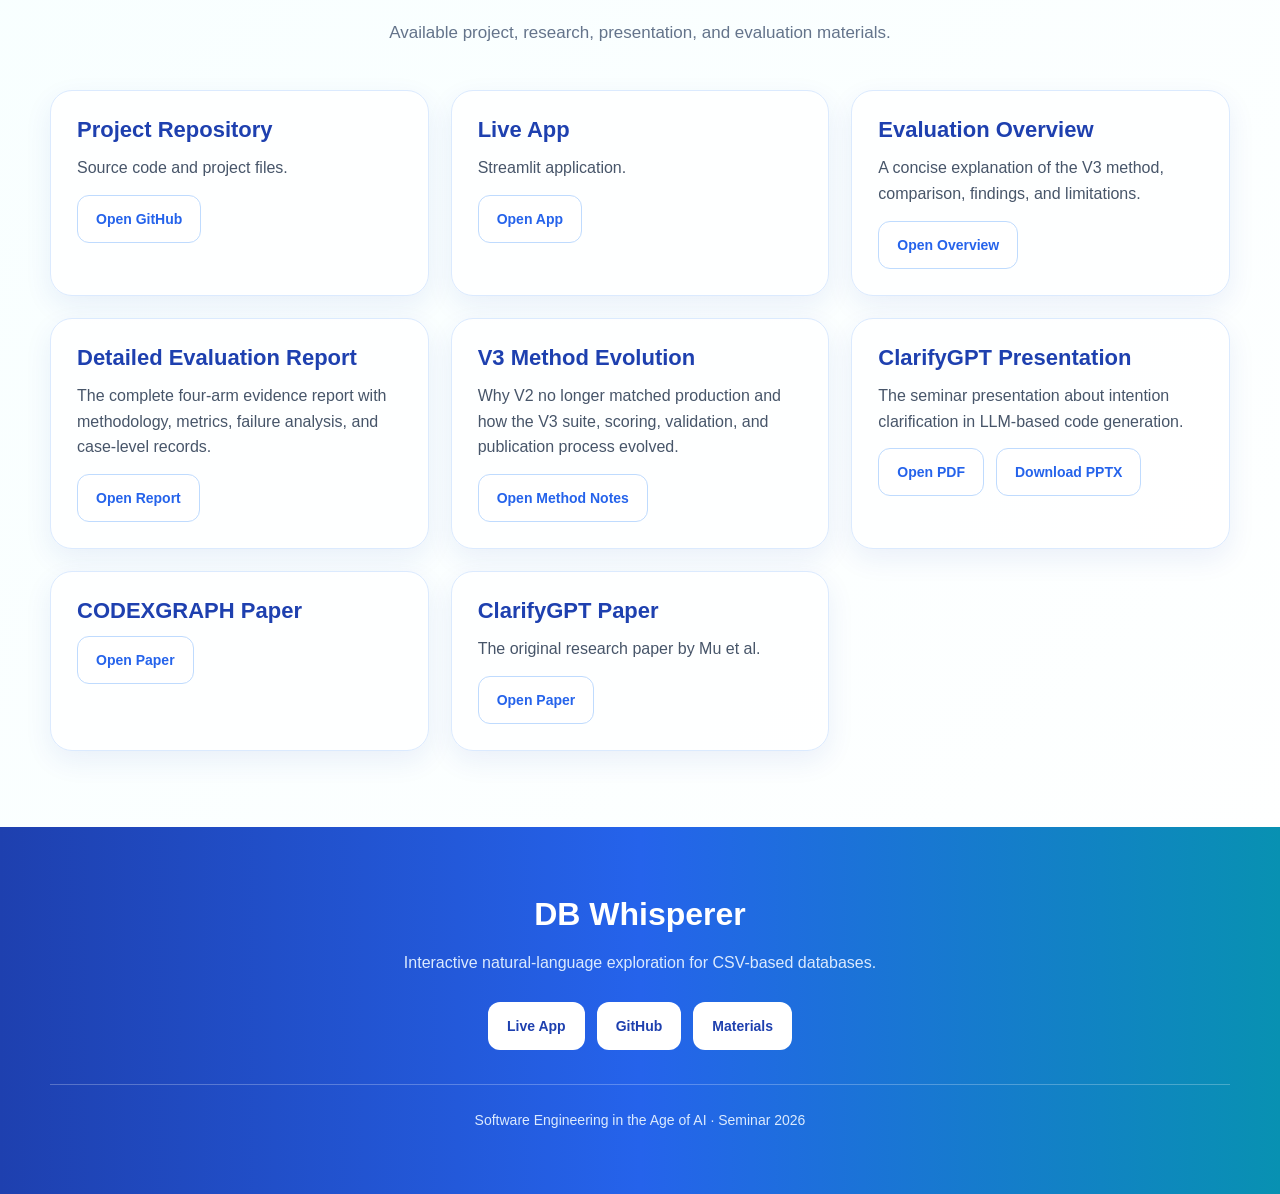
==== commit e3f8de60: "Refine evaluation and conclusions presentation" ====
--- a/submission/DB_Whisperer_2026/index.htm
+++ b/submission/DB_Whisperer_2026/index.htm
@@ -351,6 +351,12 @@
       border-color: #fed7aa;
     }
 
+    .highlight-card {
+      background: #ffffff;
+      border: 2px solid var(--primary);
+      box-shadow: 0 16px 36px rgba(30, 64, 175, .16);
+    }
+
     .evaluation-hero {
       display: grid;
       grid-template-columns: minmax(240px, .72fr) 1.28fr;
@@ -433,6 +439,23 @@
       margin: 52px 0 20px;
       font-size: 28px;
       line-height: 1.2;
+    }
+
+    .evaluation-steps .card { padding: 20px; }
+
+    .evaluation-steps .step-num {
+      width: 42px;
+      height: 42px;
+      margin: 0 0 14px;
+      font-size: 18px;
+    }
+
+    .variant-description {
+      display: block;
+      margin-top: 5px;
+      color: var(--muted);
+      font-size: 13px;
+      font-weight: 500;
     }
 
     .score-table-wrap {
@@ -798,14 +821,6 @@
             </article>
           </div>
 
-          <article class="card callout" style="margin-top: 24px;">
-            <h4>What we learned</h4>
-            <p>
-              Ambiguity is a property of plausible user intentions, not merely different SQL syntax or schema paths.
-              Executed evidence is more useful than raw generations, clarification answers must affect final acceptance,
-              and modular boundaries made it possible to revise one decision mechanism without rebuilding the whole application.
-            </p>
-          </article>
         </div>
       </section>
 
@@ -832,45 +847,50 @@
               <div class="evaluation-metric"><strong>+21.90 pp</strong><span>pass-rate gain over Baseline</span></div>
             </div>
           </div>
+
+          <h4 class="evaluation-heading">How the test worked</h4>
+          <div class="grid grid-4 evaluation-steps">
+            <article class="card">
+              <div class="step-num">1</div>
+              <h4>Ask 22 questions</h4>
+              <p>The set included clear, ambiguous, ordinary, comparative, and unsafe requests.</p>
+            </article>
+            <article class="card">
+              <div class="step-num">2</div>
+              <h4>Compare 4 versions</h4>
+              <p>Each version switched specific ambiguity features on or off.</p>
+            </article>
+            <article class="card">
+              <div class="step-num">3</div>
+              <h4>Repeat 5 times</h4>
+              <p>LLM answers can vary, so every question was tried more than once.</p>
+            </article>
+            <article class="card">
+              <div class="step-num">4</div>
+              <h4>Check the answer</h4>
+              <p>Automatic rules compared each result with a known-good database result.</p>
+            </article>
+          </div>
+
           <h4 class="evaluation-heading">Results at a glance</h4>
           <div class="score-table-wrap">
             <table class="score-table">
               <caption>The same questions were evaluated in four configurations.</caption>
               <thead>
-                <tr><th scope="col">System variant</th><th scope="col">Composite</th><th scope="col">Pass rate</th><th scope="col">Purpose</th></tr>
+                <tr><th scope="col">System variant</th><th scope="col">Composite</th><th scope="col">Pass rate</th></tr>
               </thead>
               <tbody>
-                <tr><th scope="row">Baseline</th><td>44.53</td><td>47.62%</td><td>No ambiguity layer</td></tr>
-                <tr><th scope="row">Candidate Only</th><td>45.62</td><td>47.62%</td><td>Compares executed SQL alternatives</td></tr>
-                <tr><th scope="row">Semantic Only</th><td>67.43</td><td>60.95%</td><td>Checks vague terms against similar columns</td></tr>
-                <tr><th scope="row">Full System</th><td><strong>76.54</strong></td><td><strong>69.52%</strong></td><td>Combines both ambiguity signals</td></tr>
+                <tr><th scope="row">Baseline<span class="variant-description">Produces one answer without an ambiguity check.</span></th><td>44.53</td><td>47.62%</td></tr>
+                <tr><th scope="row">Candidate Only<span class="variant-description">Tries three answers and compares the successful results.</span></th><td>45.62</td><td>47.62%</td></tr>
+                <tr><th scope="row">Semantic Only<span class="variant-description">Checks whether vague wording could point to different database fields.</span></th><td>67.43</td><td>60.95%</td></tr>
+                <tr><th scope="row">Full System<span class="variant-description">Combines the three-answer comparison with the semantic check.</span></th><td><strong>76.54</strong></td><td><strong>69.52%</strong></td></tr>
               </tbody>
             </table>
           </div>
           <p class="evaluation-note">
-            The main gain came from semantic ambiguity detection; combining it with candidate comparison performed best.
-            The Full System also reached 83.33% clarification recall and 93.33% clarification specificity.
+            The four evaluation arms were retained so we could distinguish which design decision caused each gain,
+            rather than crediting the full pipeline as a black box.
           </p>
-
-          <h4 class="evaluation-heading">What the measures mean</h4>
-          <div class="grid grid-2">
-            <article class="card">
-              <h4>Composite score</h4>
-              <p>
-                A weighted score out of 100: ambiguity handling 40%, correctness 30%, join efficiency 10%,
-                safety 10%, schema grounding 5%, and ETL 5%. It shows both strengths and weaknesses instead
-                of reducing every run to pass or fail.
-              </p>
-            </article>
-            <article class="card">
-              <h4>Pass rate and confidence</h4>
-              <p>
-                A pass means every rule relevant to that case was satisfied. The suite produced 450 saved
-                observations from 22 queries, four variants, five repetitions, and repeated ETL checks.
-                The Full System's +32.01 composite improvement had a paired 95% bootstrap interval of +15.79 to +44.82.
-              </p>
-            </article>
-          </div>
 
           <h4 class="evaluation-heading">Evaluation evolution: the development team in the loop</h4>
           <p>
@@ -903,21 +923,8 @@
               </p>
             </article>
           </div>
-          <p class="evaluation-note">
-            The four evaluation arms were retained so we could distinguish which design decision caused each gain,
-            rather than crediting the full pipeline as a black box. Older benchmark reports remain development evidence,
-            but only V3 represents the final system.
-          </p>
-
-          <h4 class="evaluation-heading">Limitations</h4>
-          <ul>
-            <li>The results come from one fixed MIMIC-III suite and do not establish performance on every database or with every user.</li>
-            <li>Safety scored only 15.00%, and some clarification flows still ended without an accepted query.</li>
-            <li>One under-specified case was excluded from the headline denominator; restoring it does not change the system ranking.</li>
-          </ul>
           <div class="buttons" style="margin-top: 28px;">
-            <a class="button" href="reports/evaluation_method_one_page.html">Evaluation Overview</a>
-            <a class="button secondary" href="reports/evaluation_report.html">Detailed Evidence Report</a>
+            <a class="button" href="reports/evaluation_report.html">Detailed Evidence Report</a>
             <a class="button secondary" href="reports/EVALUATION_V3_METHOD_CHANGES.md">V3 Evolution Notes</a>
           </div>
         </div>
@@ -929,15 +936,25 @@
             <h3>Conclusions and Future Work</h3>
             <p>What the completed artifact demonstrates, where it remains limited, and what should come next.</p>
           </div>
-          <div class="grid grid-3">
-            <article class="card callout">
+          <div class="grid grid-2">
+            <article class="card highlight-card">
               <h4>Main Conclusion</h4>
               <p>
-                The project demonstrates that an explicit ambiguity layer can improve an end-to-end NL-to-SQL
-                workflow. On the fixed V3 suite, the Full System outperformed the direct baseline in both pass rate
-                and composite score, while still exposing its SQL and asking users to resolve uncertain intent.
-              </p>
-            </article>
+                DB Whisperer demonstrates an accessible, transparent end-to-end NL-to-SQL workflow for multi-table
+                CSV data. In the fixed V3 evaluation, explicit ambiguity handling improved both the pass rate and
+                composite score over direct SQL generation.
+              </p>
+            </article>
+            <article class="card highlight-card">
+              <h4>What We Learned</h4>
+              <p>
+                Ambiguity is a property of plausible user intentions, not merely different SQL syntax or schema paths.
+                Executed evidence is more useful than raw generations, clarification answers must affect final acceptance,
+                and modular boundaries let us revise one decision mechanism without rebuilding the whole application.
+              </p>
+            </article>
+          </div>
+          <div class="grid grid-2" style="margin-top: 24px;">
             <article class="card">
               <h4>Advantages</h4>
               <ul>
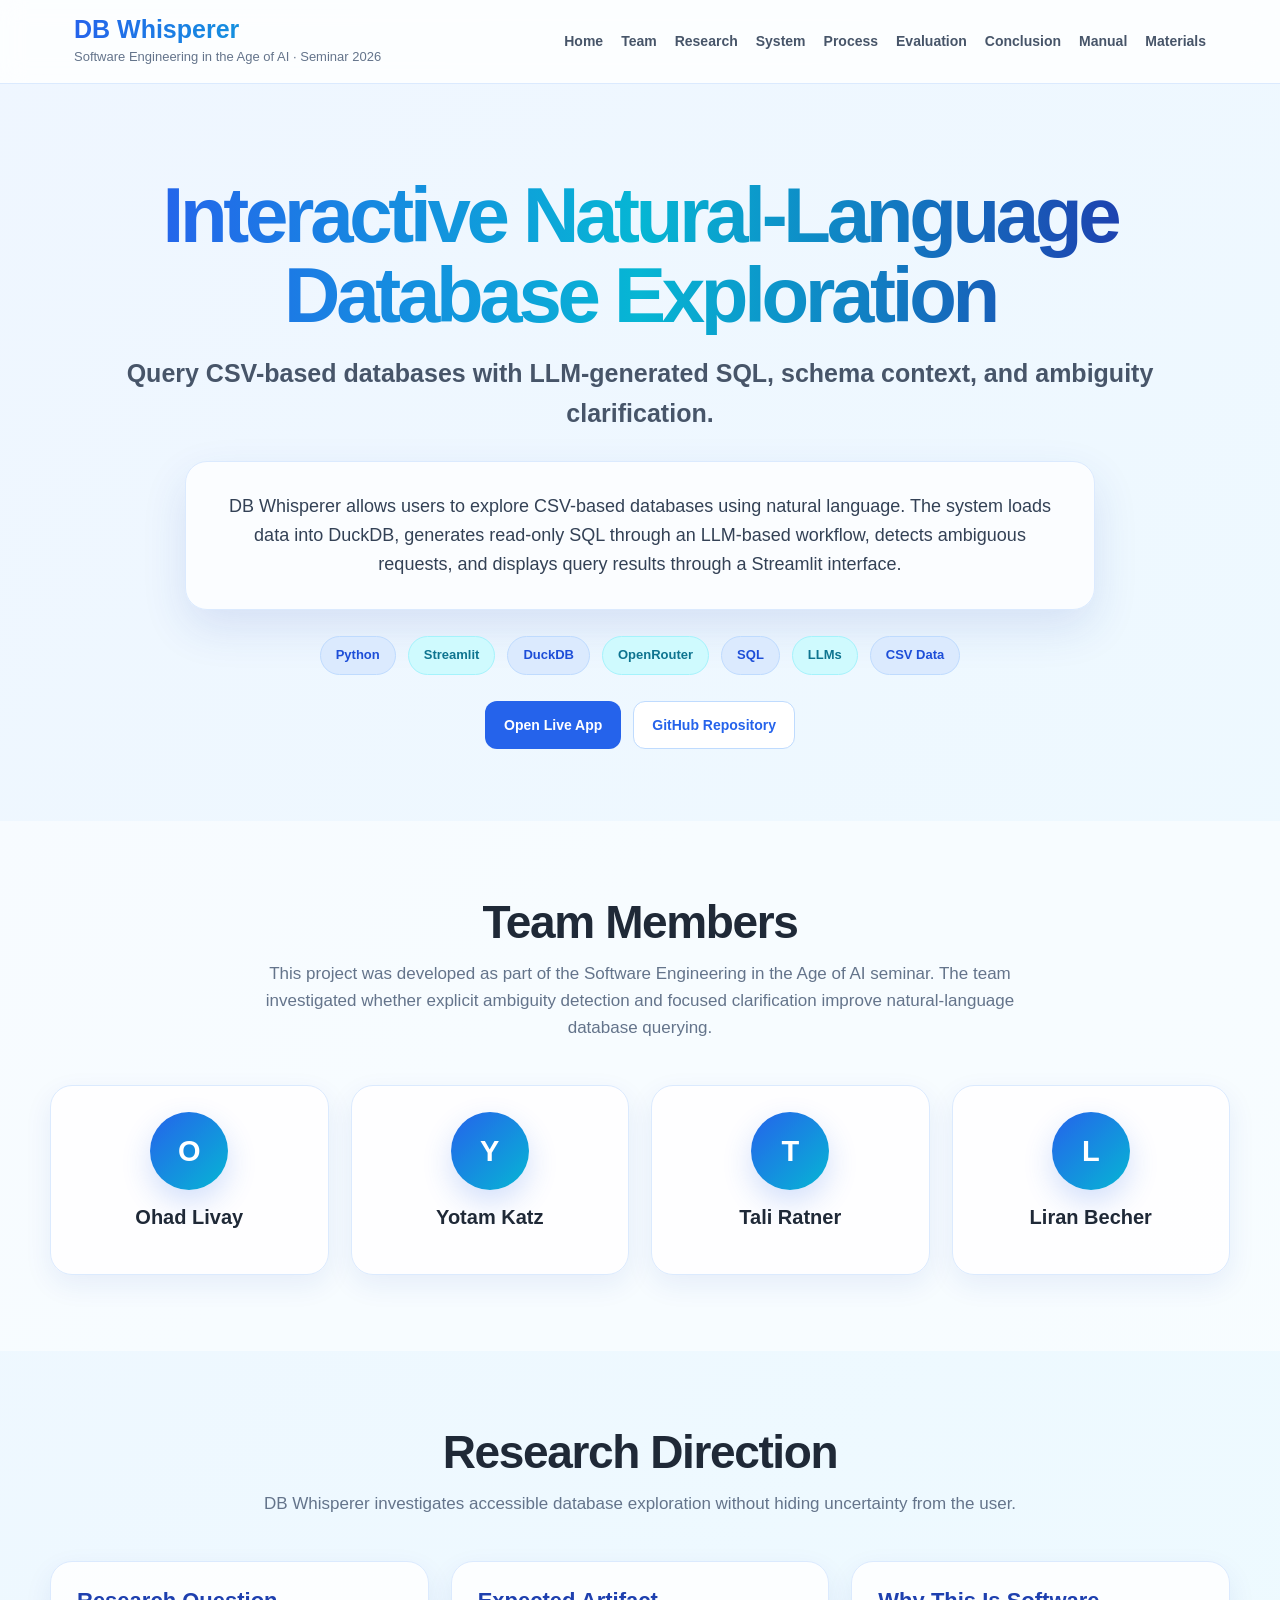
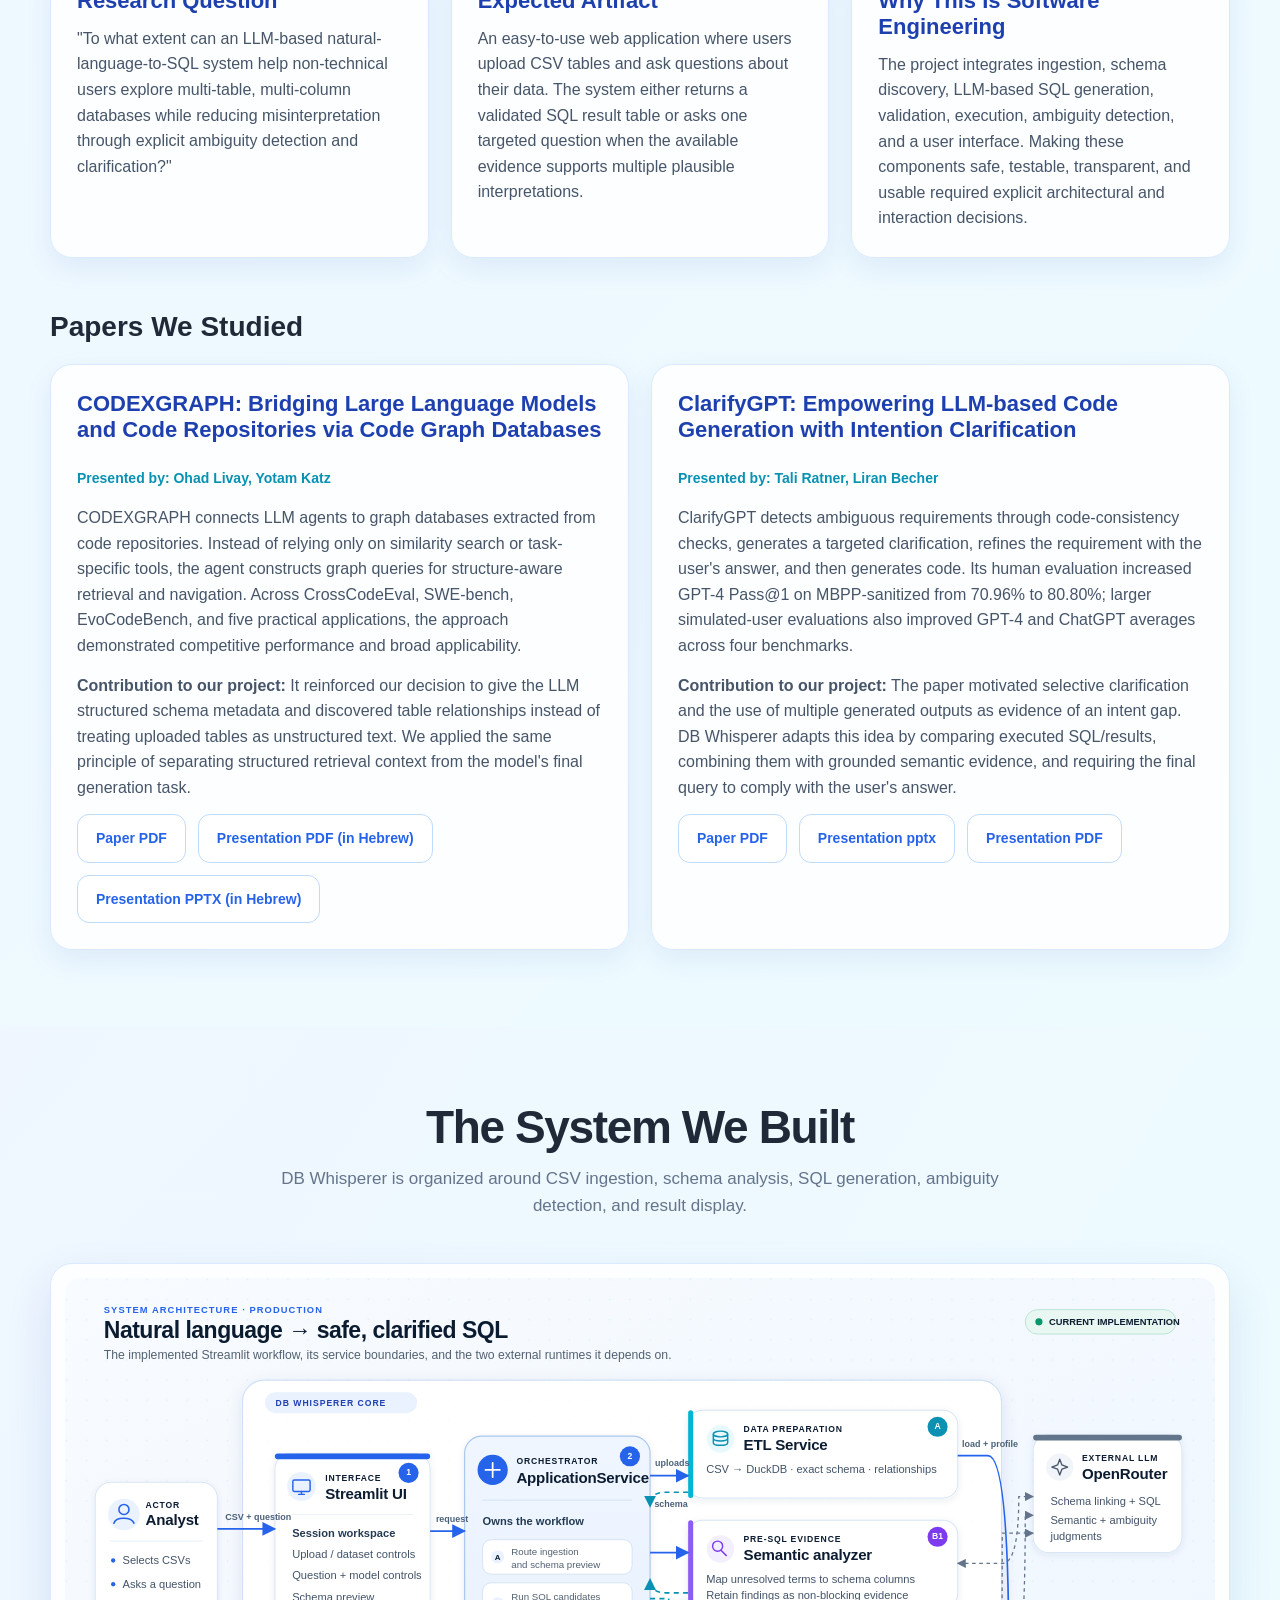
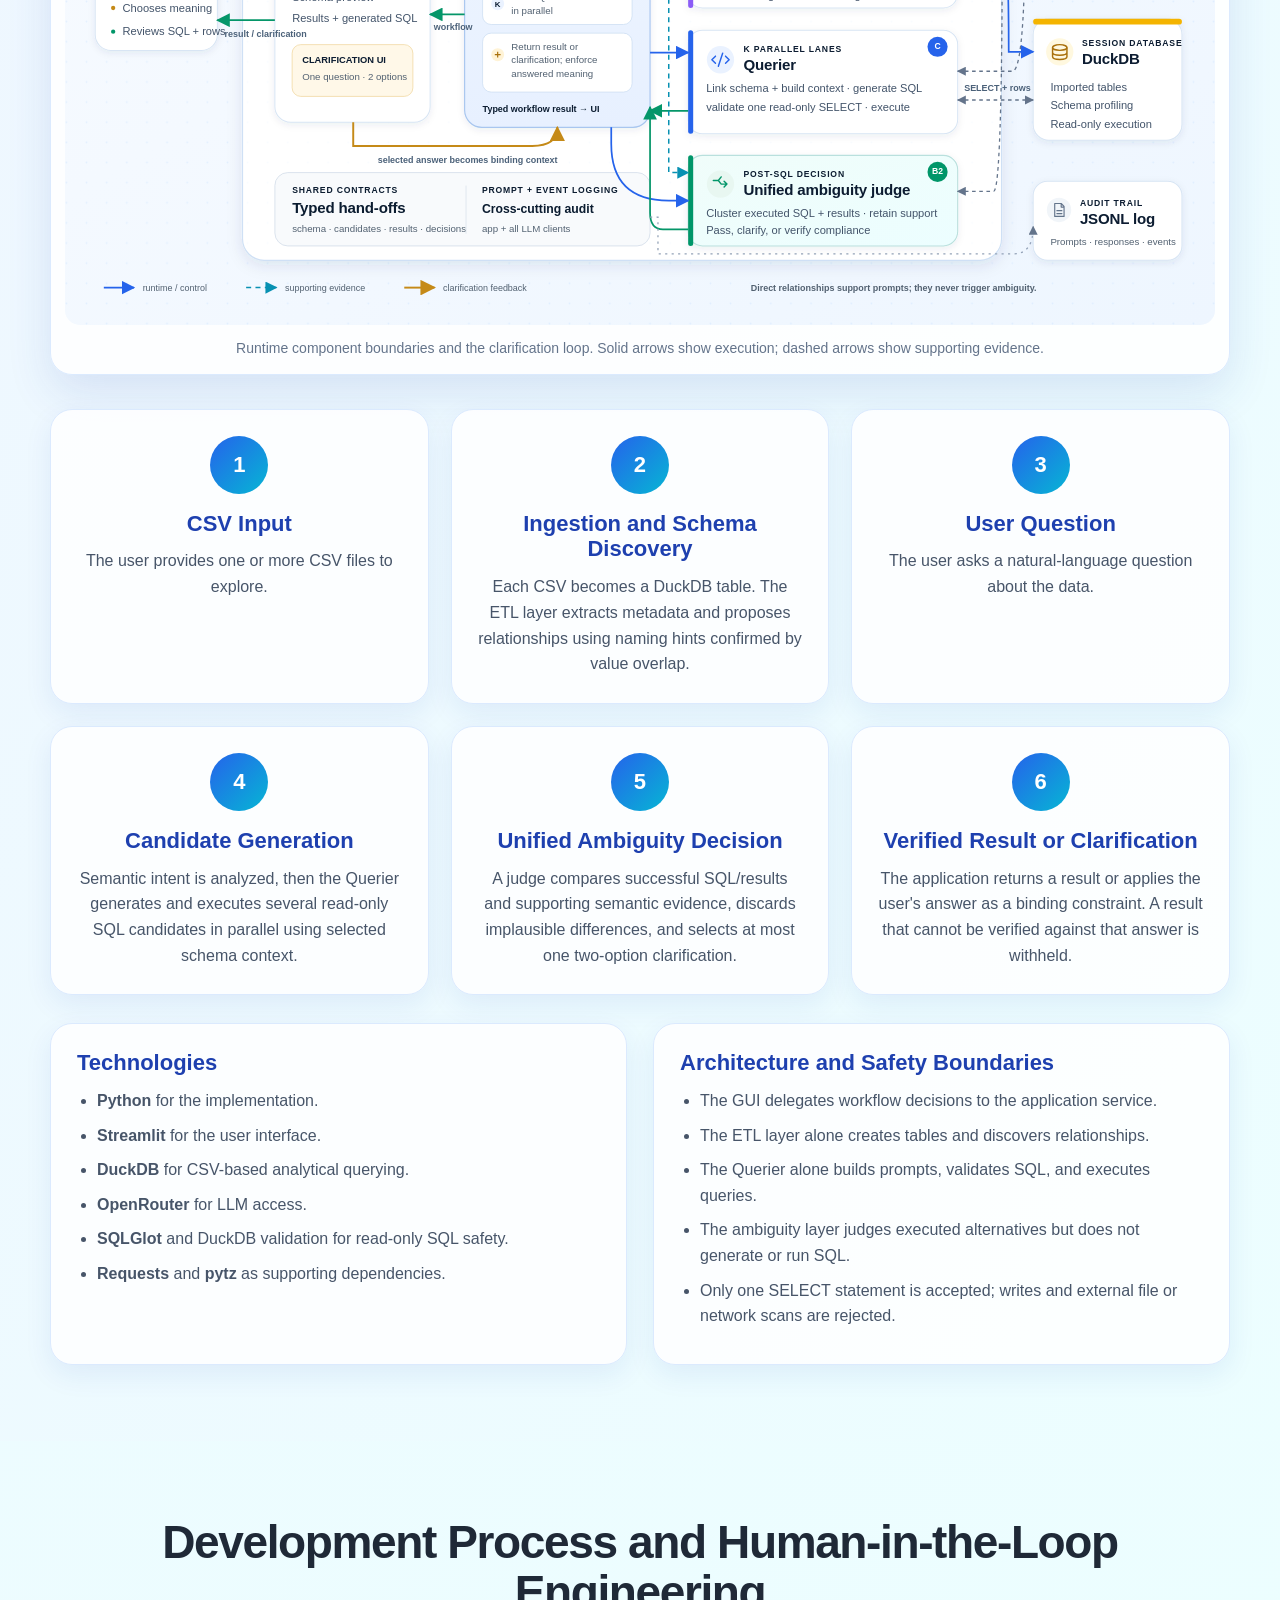
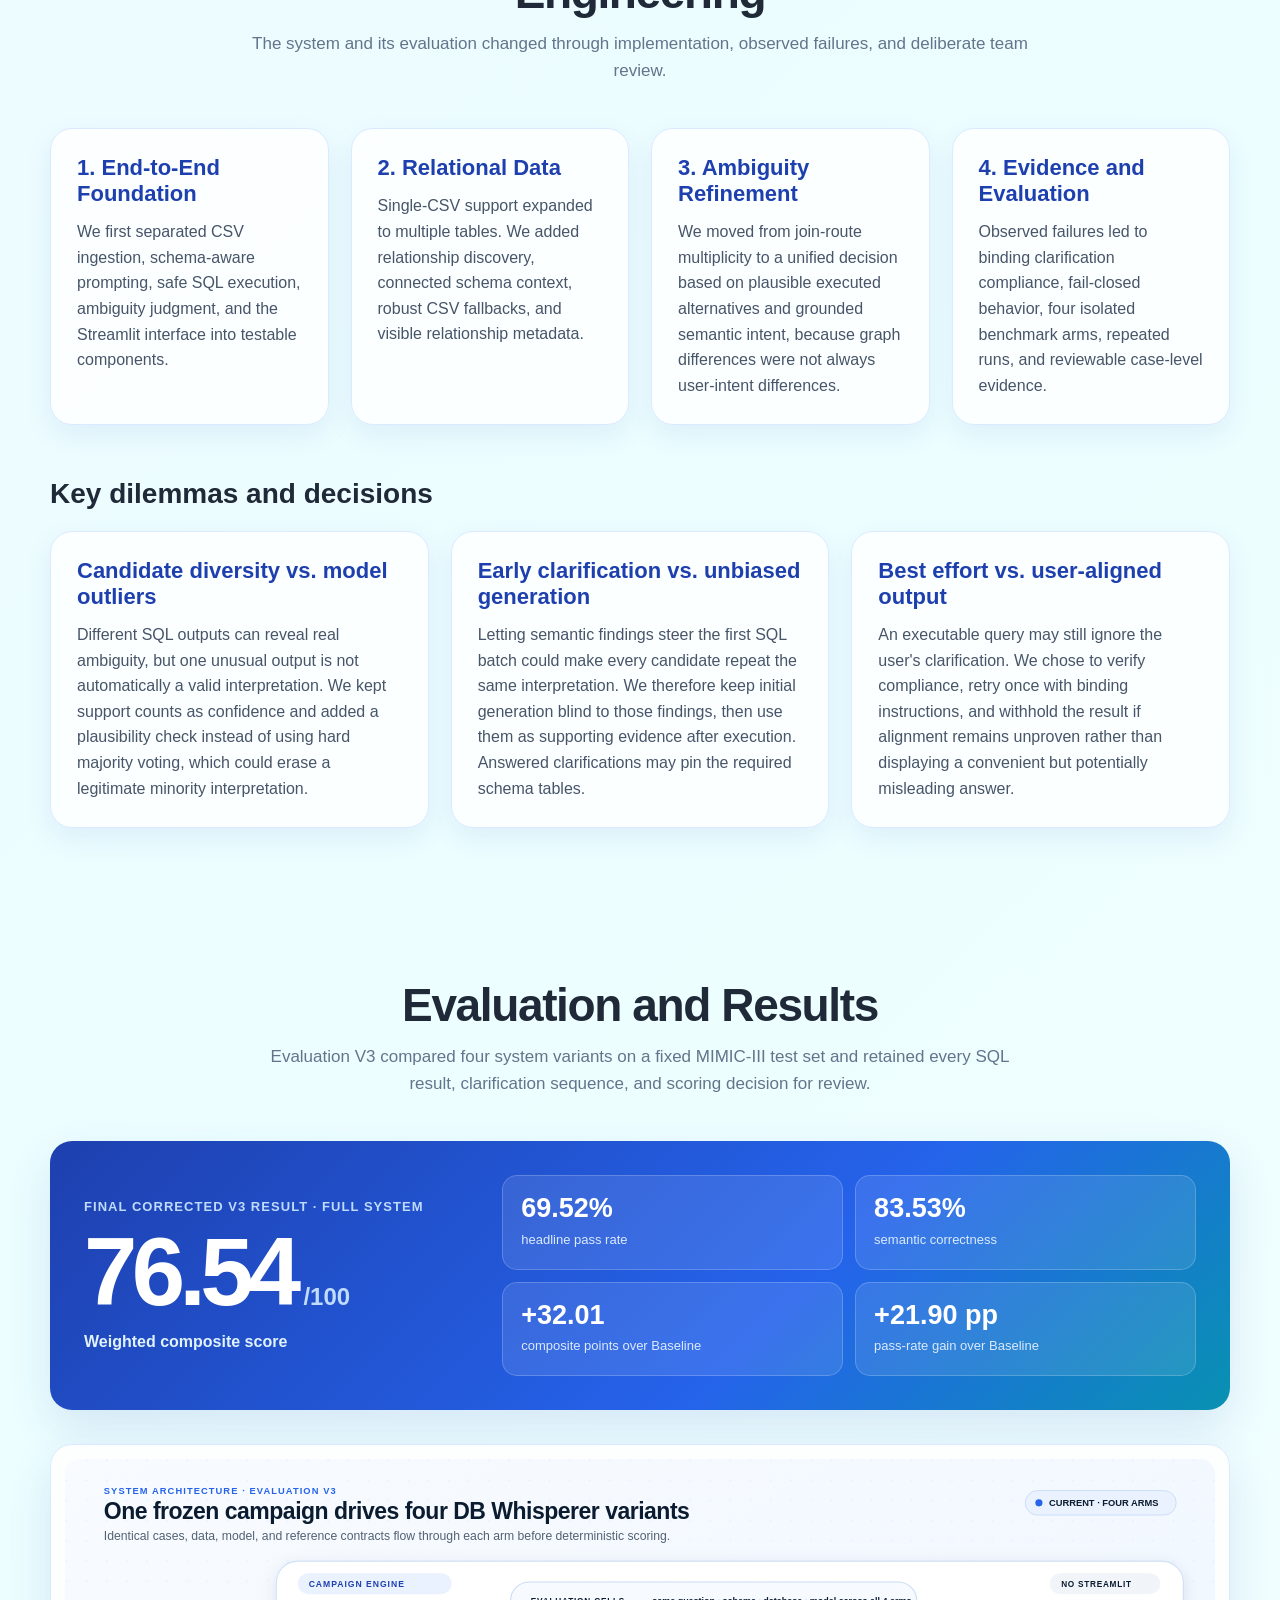
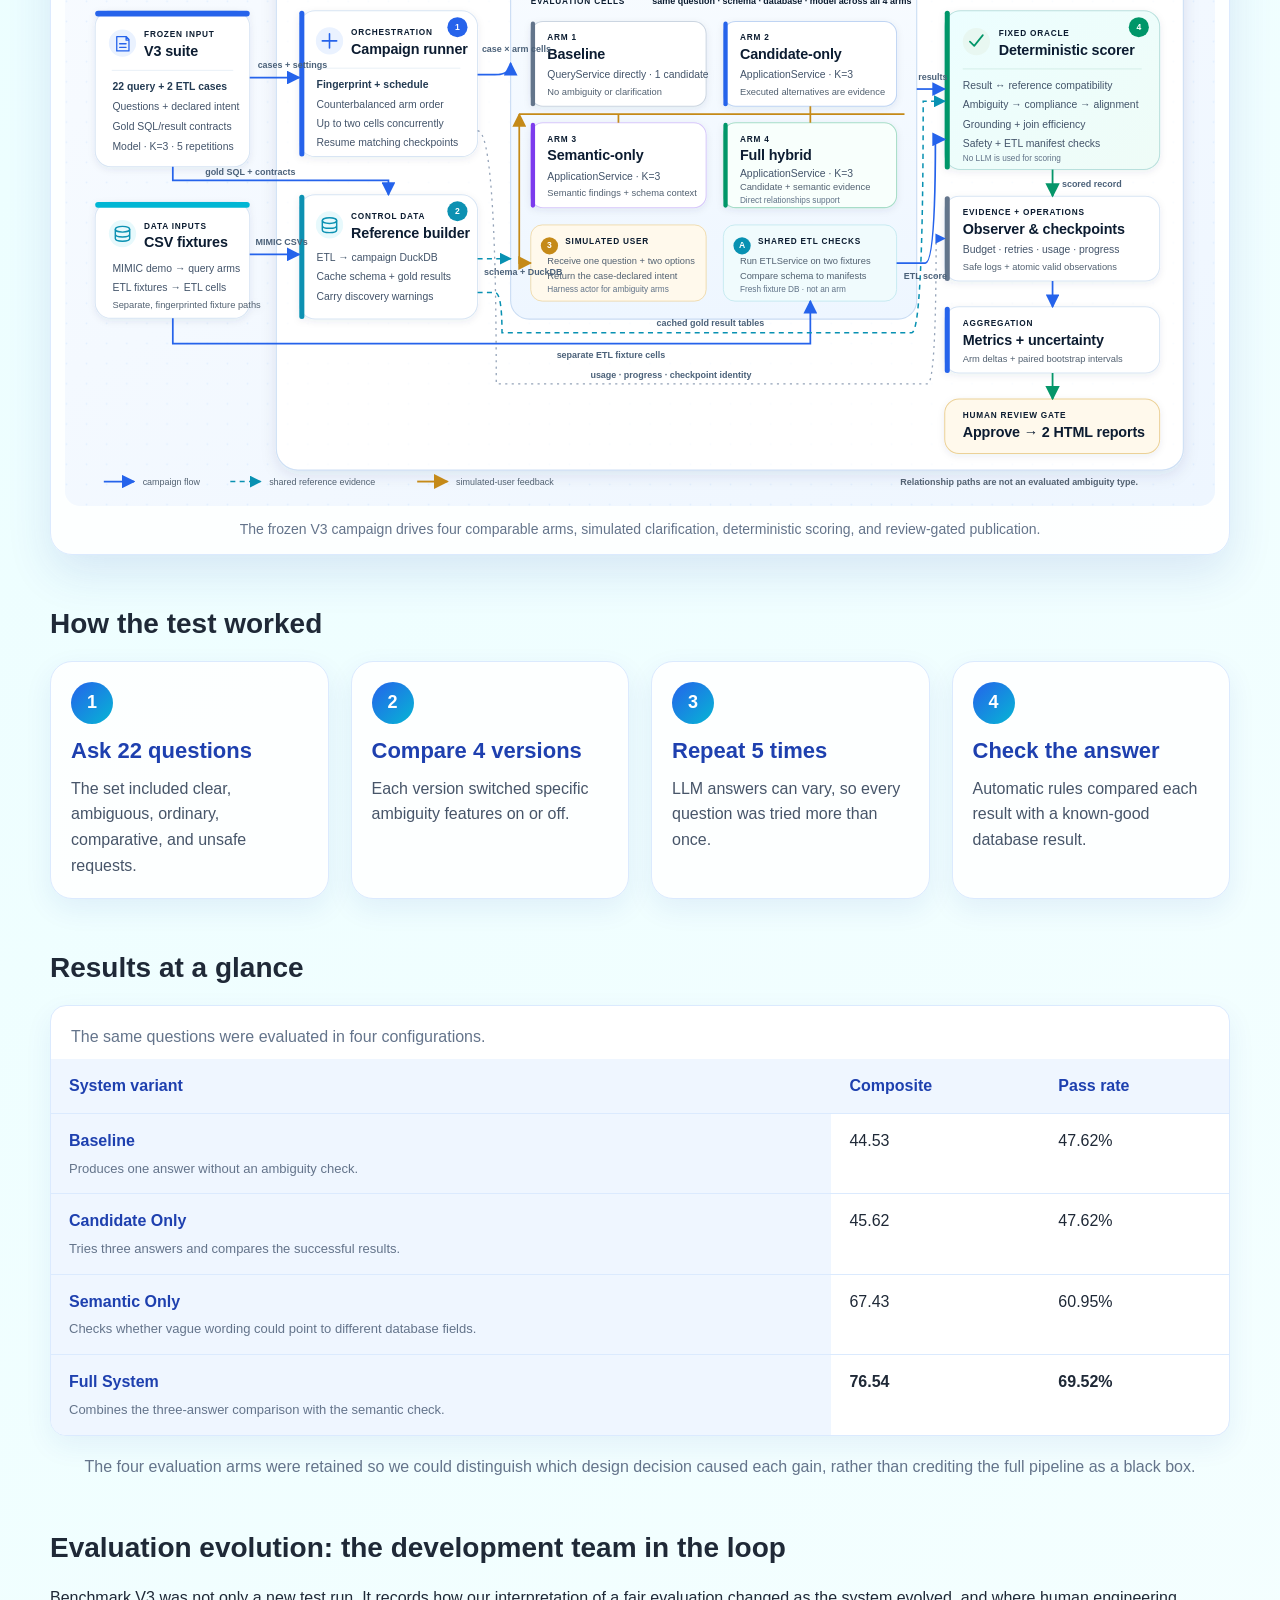
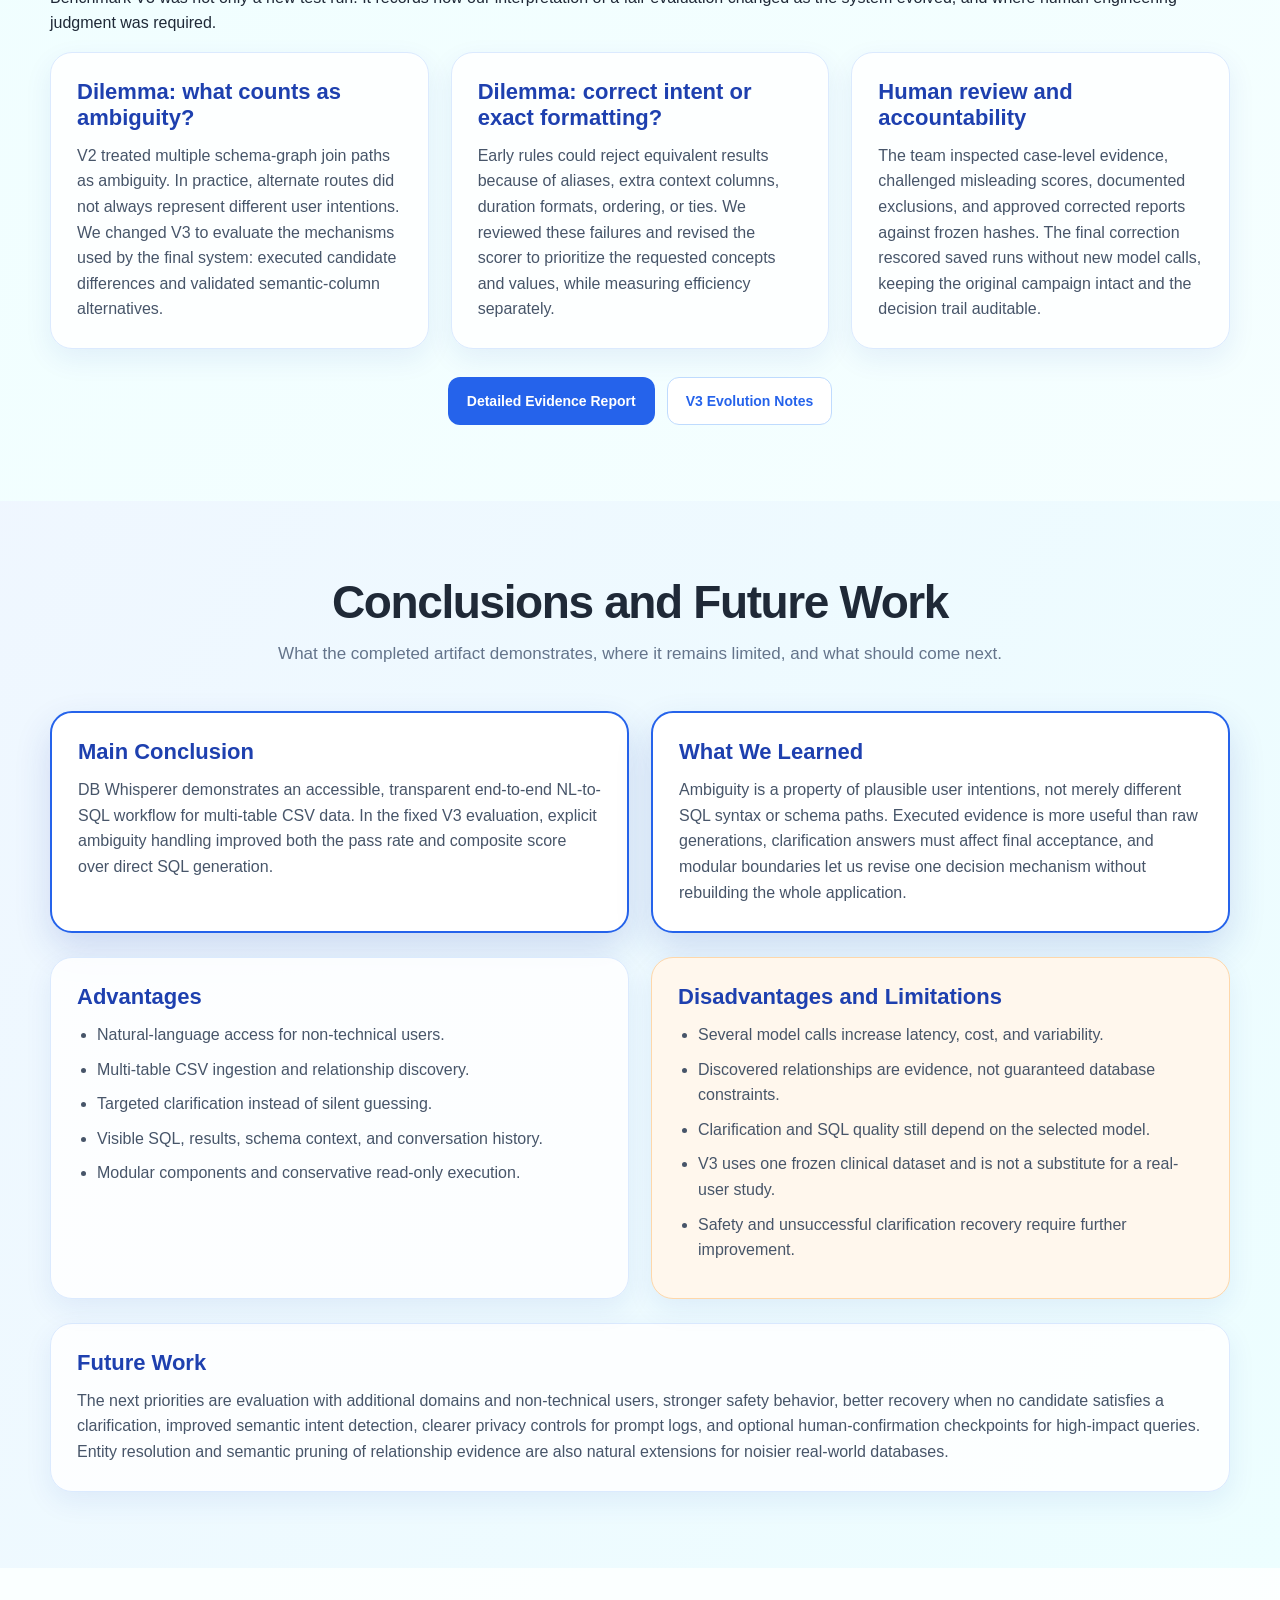
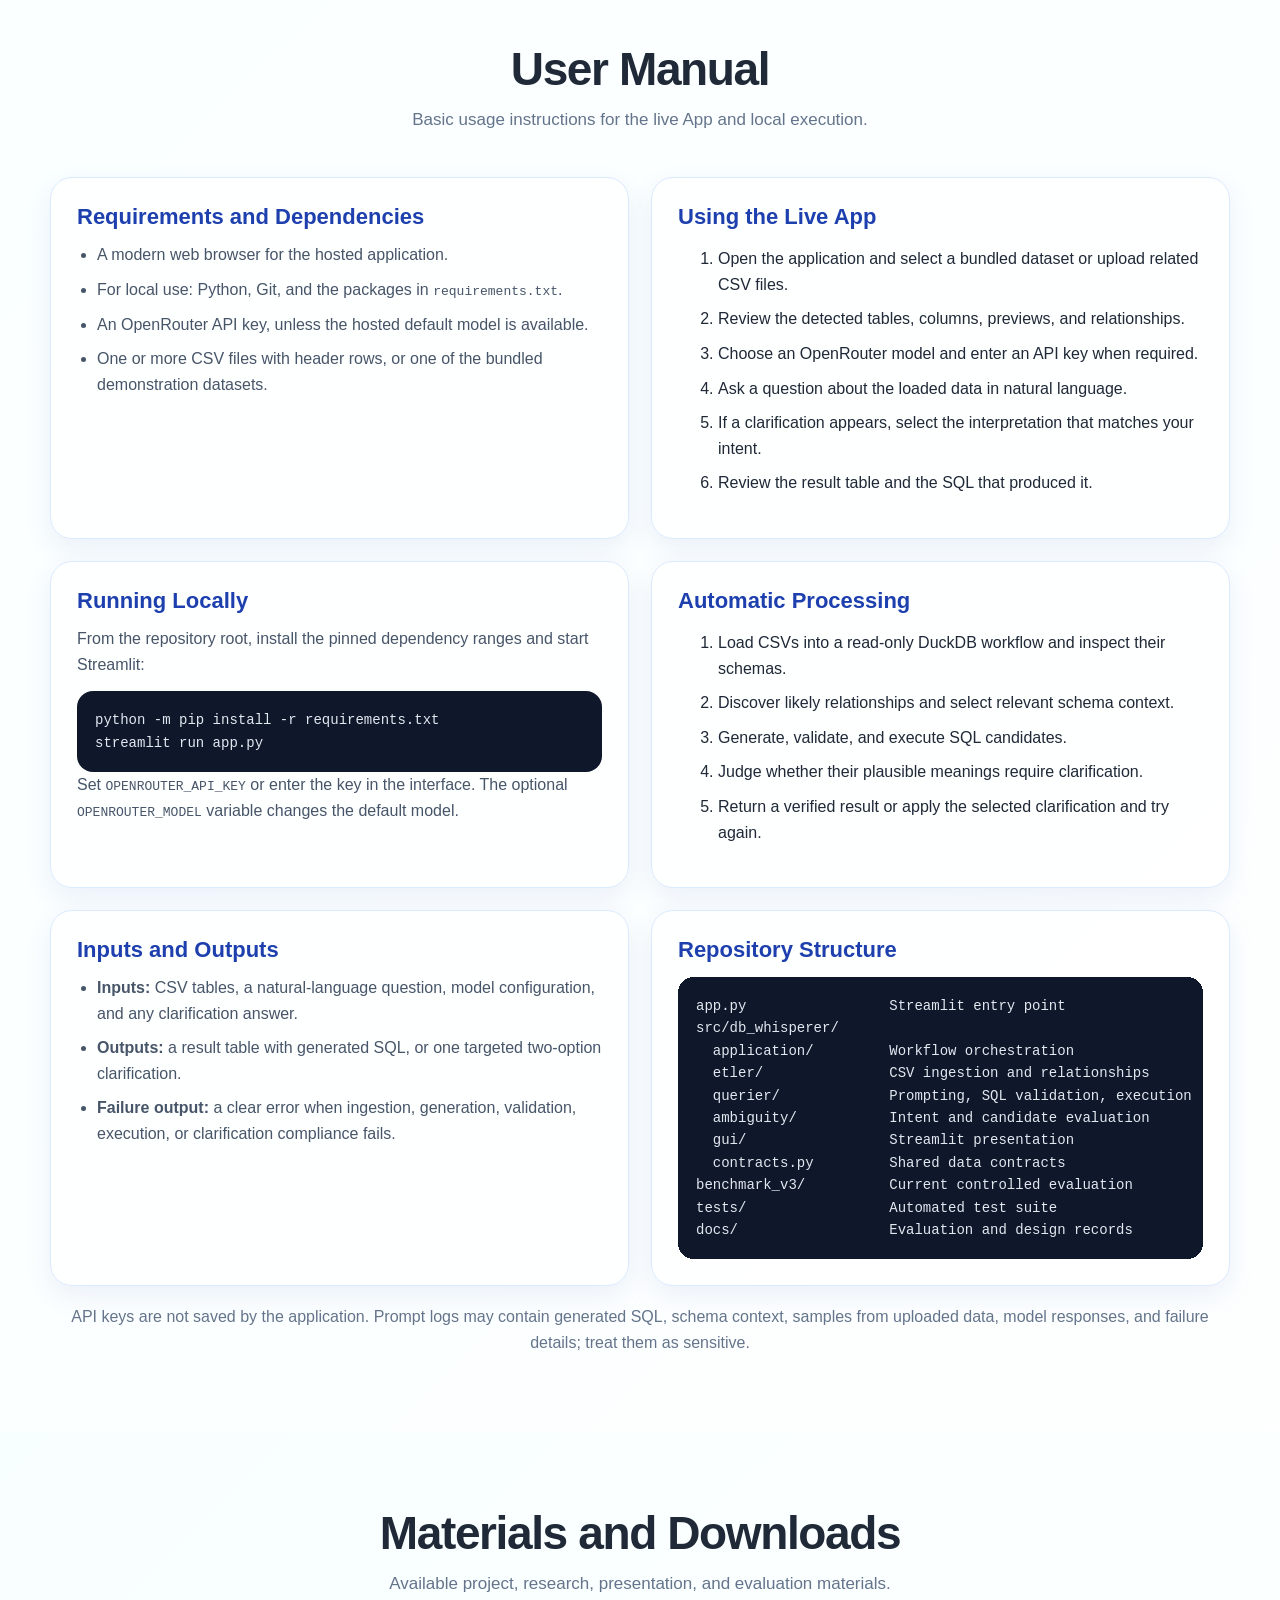
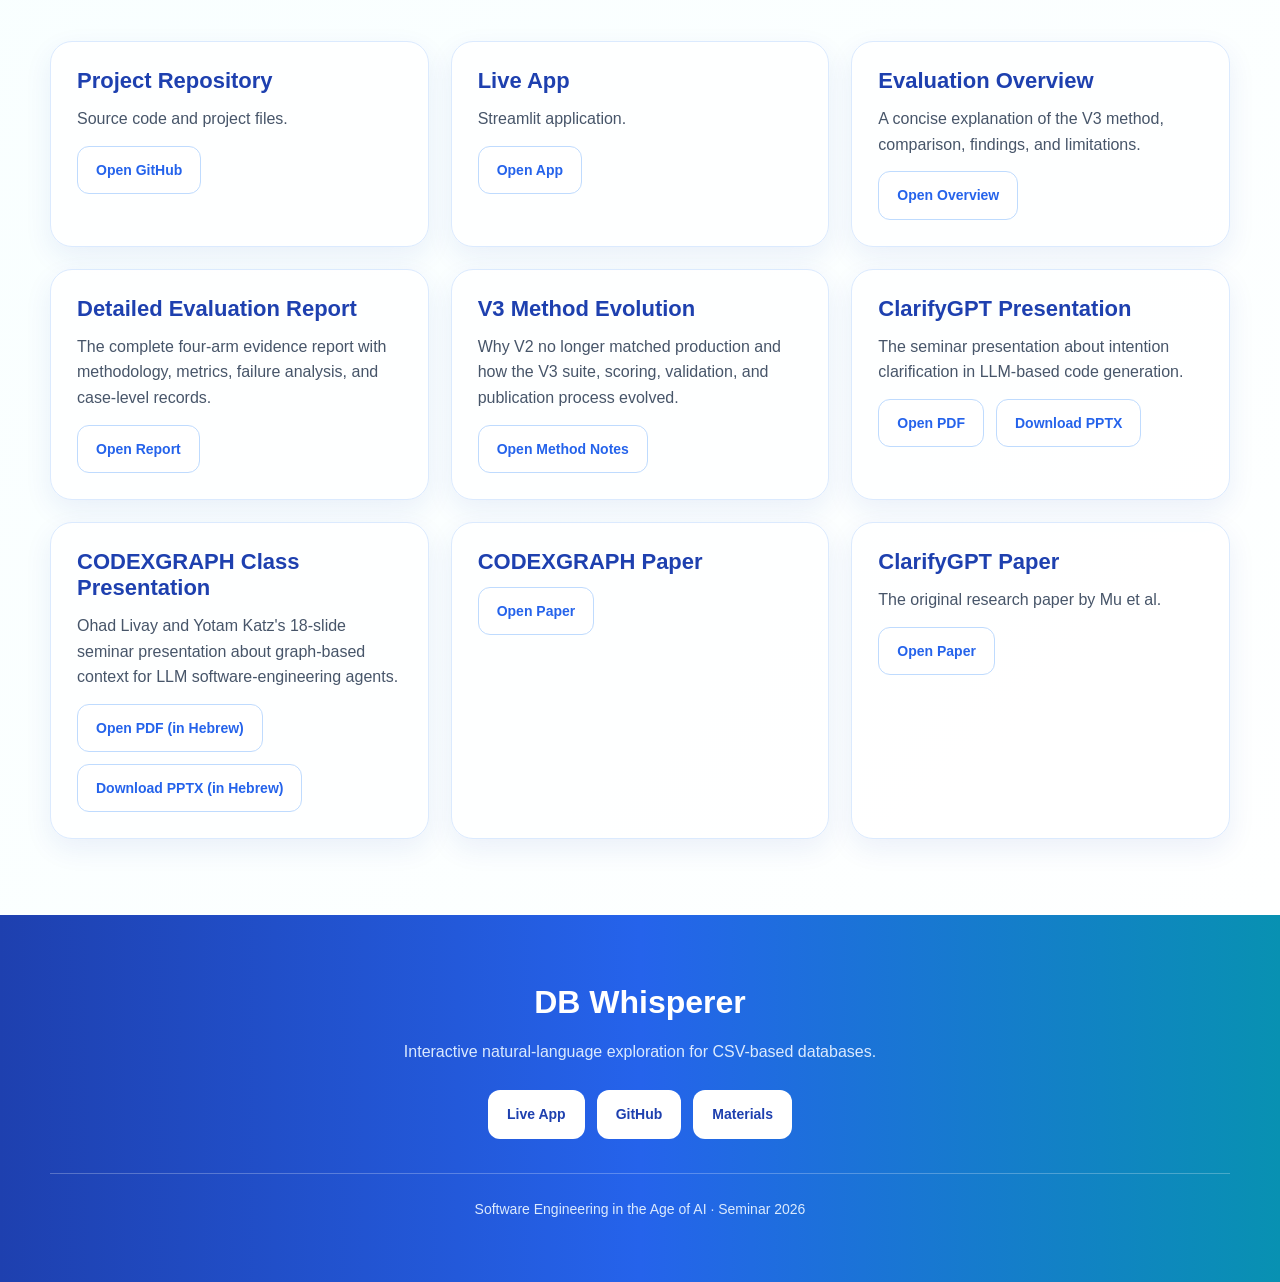
==== commit 165b41ef: "system architecture diagram added to index" ====
--- a/submission/DB_Whisperer_2026/index.htm
+++ b/submission/DB_Whisperer_2026/index.htm
@@ -300,6 +300,41 @@
     }
 
     .flow-card {
+      text-align: center;
+    }
+
+    .architecture-figure {
+      margin: 0 0 34px;
+      padding: 14px 14px 12px;
+      overflow: hidden;
+      border: 1px solid var(--border);
+      border-radius: var(--radius);
+      background: rgba(255, 255, 255, .9);
+      box-shadow: var(--shadow);
+    }
+
+    .architecture-figure a {
+      display: block;
+      overflow: hidden;
+      border-radius: 15px;
+      background: #f8fbff;
+    }
+
+    .architecture-figure img {
+      display: block;
+      width: 100%;
+      height: auto;
+      transition: transform .2s ease;
+    }
+
+    .architecture-figure a:hover img {
+      transform: scale(1.006);
+    }
+
+    .architecture-figure figcaption {
+      margin: 12px 8px 2px;
+      color: var(--muted);
+      font-size: 14px;
       text-align: center;
     }
 
@@ -671,6 +706,8 @@
               </p>
               <div class="buttons" style="justify-content:flex-start;">
                 <a class="button secondary" href="papers/codexgraph.pdf">Paper PDF</a>
+                <a class="button secondary" href="presentations/codexgraph-class-presentation-ohad-yotam.pdf">Presentation PDF (in Hebrew)</a>
+                <a class="button secondary" href="presentations/codexgraph-class-presentation-ohad-yotam.pptx">Presentation PPTX (in Hebrew)</a>
               </div>
             </article>
 
@@ -707,6 +744,22 @@
               DB Whisperer is organized around CSV ingestion, schema analysis, SQL generation, ambiguity detection, and result display.
             </p>
           </div>
+
+          <figure class="architecture-figure">
+            <a href="assets/nl-to-sql-architecture.svg" aria-label="Open the NL-to-SQL application architecture diagram at full size">
+              <img
+                src="assets/nl-to-sql-architecture.svg"
+                alt="DB Whisperer NL-to-SQL application architecture showing Streamlit, orchestration, ETL, querying, ambiguity handling, OpenRouter, and DuckDB"
+                width="1600"
+                height="900"
+                loading="lazy"
+                decoding="async"
+              />
+            </a>
+            <figcaption>
+              Runtime component boundaries and the clarification loop. Solid arrows show execution; dashed arrows show supporting evidence.
+            </figcaption>
+          </figure>
 
           <div class="grid grid-3">
             <article class="card flow-card">
@@ -847,6 +900,22 @@
               <div class="evaluation-metric"><strong>+21.90 pp</strong><span>pass-rate gain over Baseline</span></div>
             </div>
           </div>
+
+          <figure class="architecture-figure" style="margin-top: 34px;">
+            <a href="assets/evaluation-v3-architecture.svg" aria-label="Open the Evaluation V3 architecture diagram at full size">
+              <img
+                src="assets/evaluation-v3-architecture.svg"
+                alt="DB Whisperer Evaluation V3 architecture showing the campaign runner, four evaluation arms, simulated user, deterministic scoring, and publication flow"
+                width="1600"
+                height="900"
+                loading="lazy"
+                decoding="async"
+              />
+            </a>
+            <figcaption>
+              The frozen V3 campaign drives four comparable arms, simulated clarification, deterministic scoring, and review-gated publication.
+            </figcaption>
+          </figure>
 
           <h4 class="evaluation-heading">How the test worked</h4>
           <div class="grid grid-4 evaluation-steps">
@@ -1110,6 +1179,14 @@
               <div class="buttons" style="justify-content:flex-start;">
                 <a class="button secondary" href="presentations/clarifygpt_slides.pdf">Open PDF</a>
                 <a class="button secondary" href="presentations/clarifygpt.pptx">Download PPTX</a>
+              </div>
+            </article>
+            <article class="card">
+              <h4>CODEXGRAPH Class Presentation</h4>
+              <p>Ohad Livay and Yotam Katz's 18-slide seminar presentation about graph-based context for LLM software-engineering agents.</p>
+              <div class="buttons" style="justify-content:flex-start;">
+                <a class="button secondary" href="presentations/codexgraph-class-presentation-ohad-yotam.pdf">Open PDF (in Hebrew)</a>
+                <a class="button secondary" href="presentations/codexgraph-class-presentation-ohad-yotam.pptx">Download PPTX (in Hebrew)</a>
               </div>
             </article>
             <article class="card">
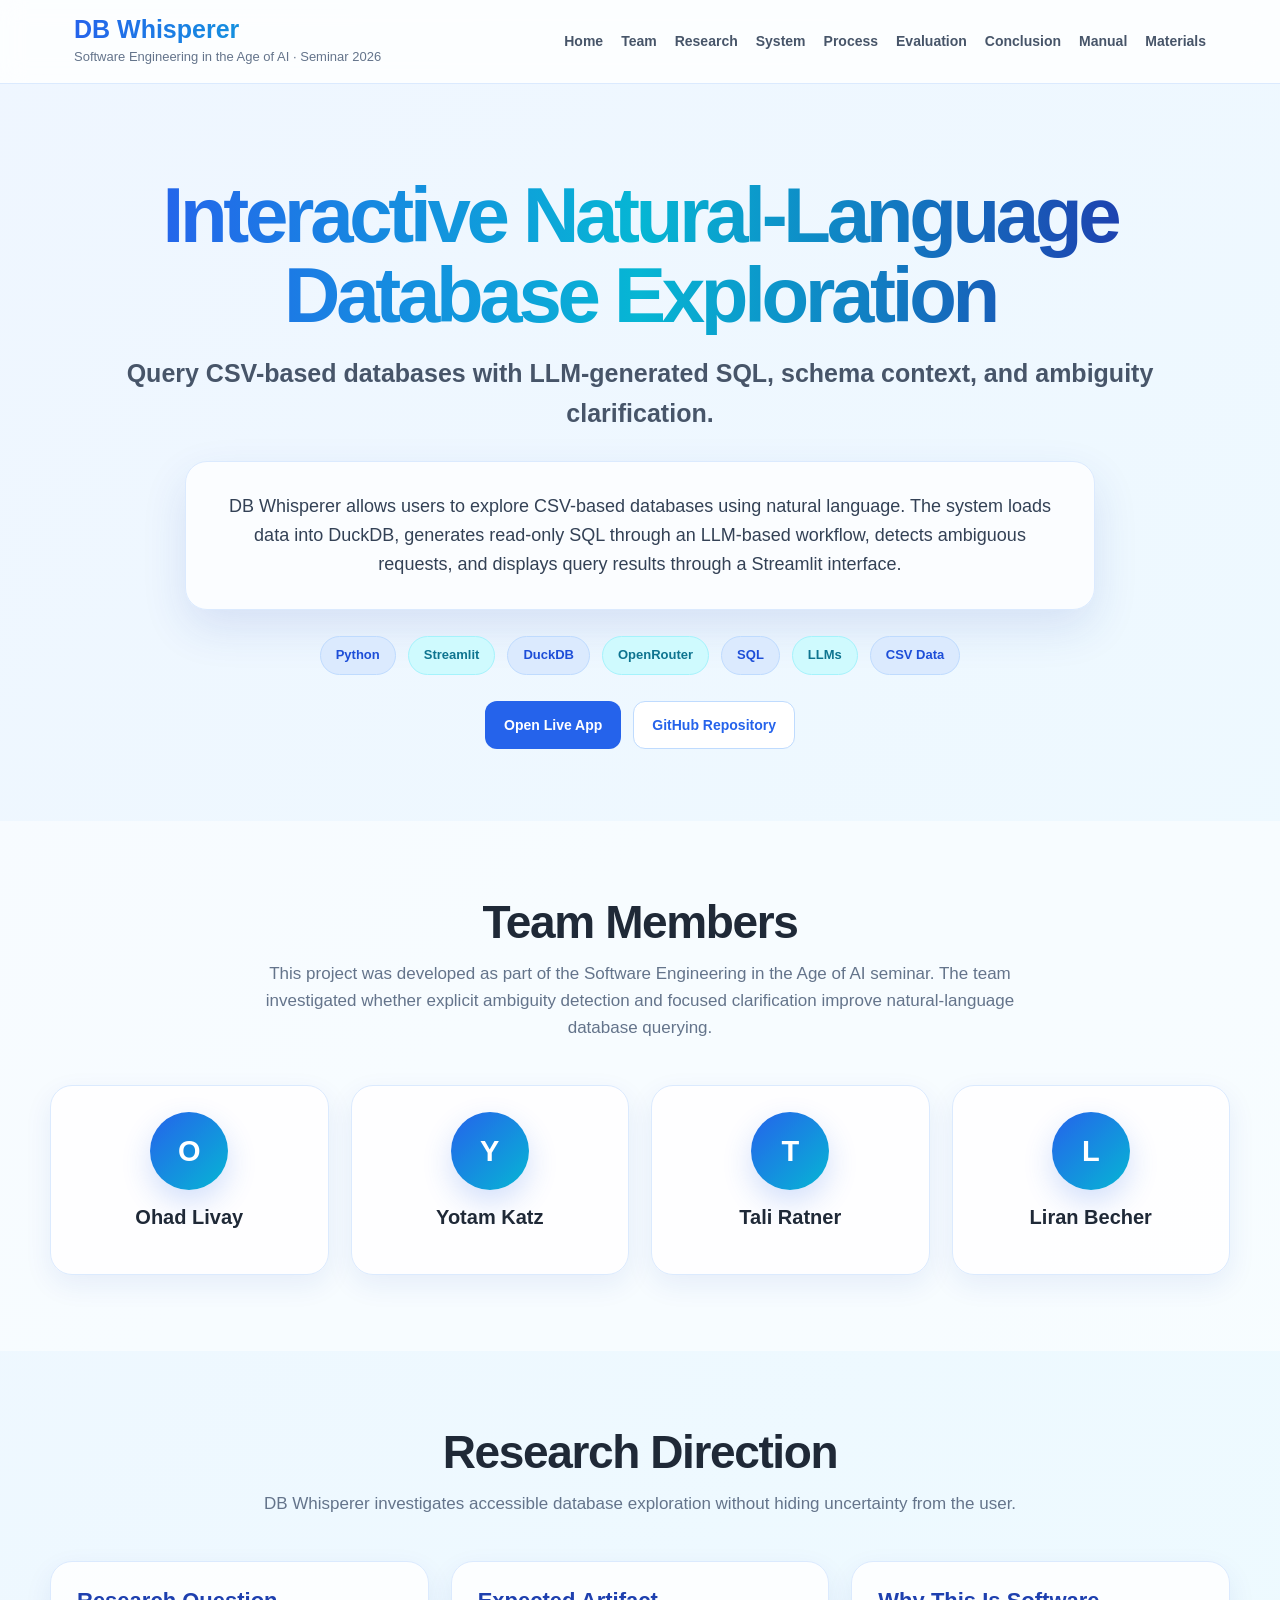
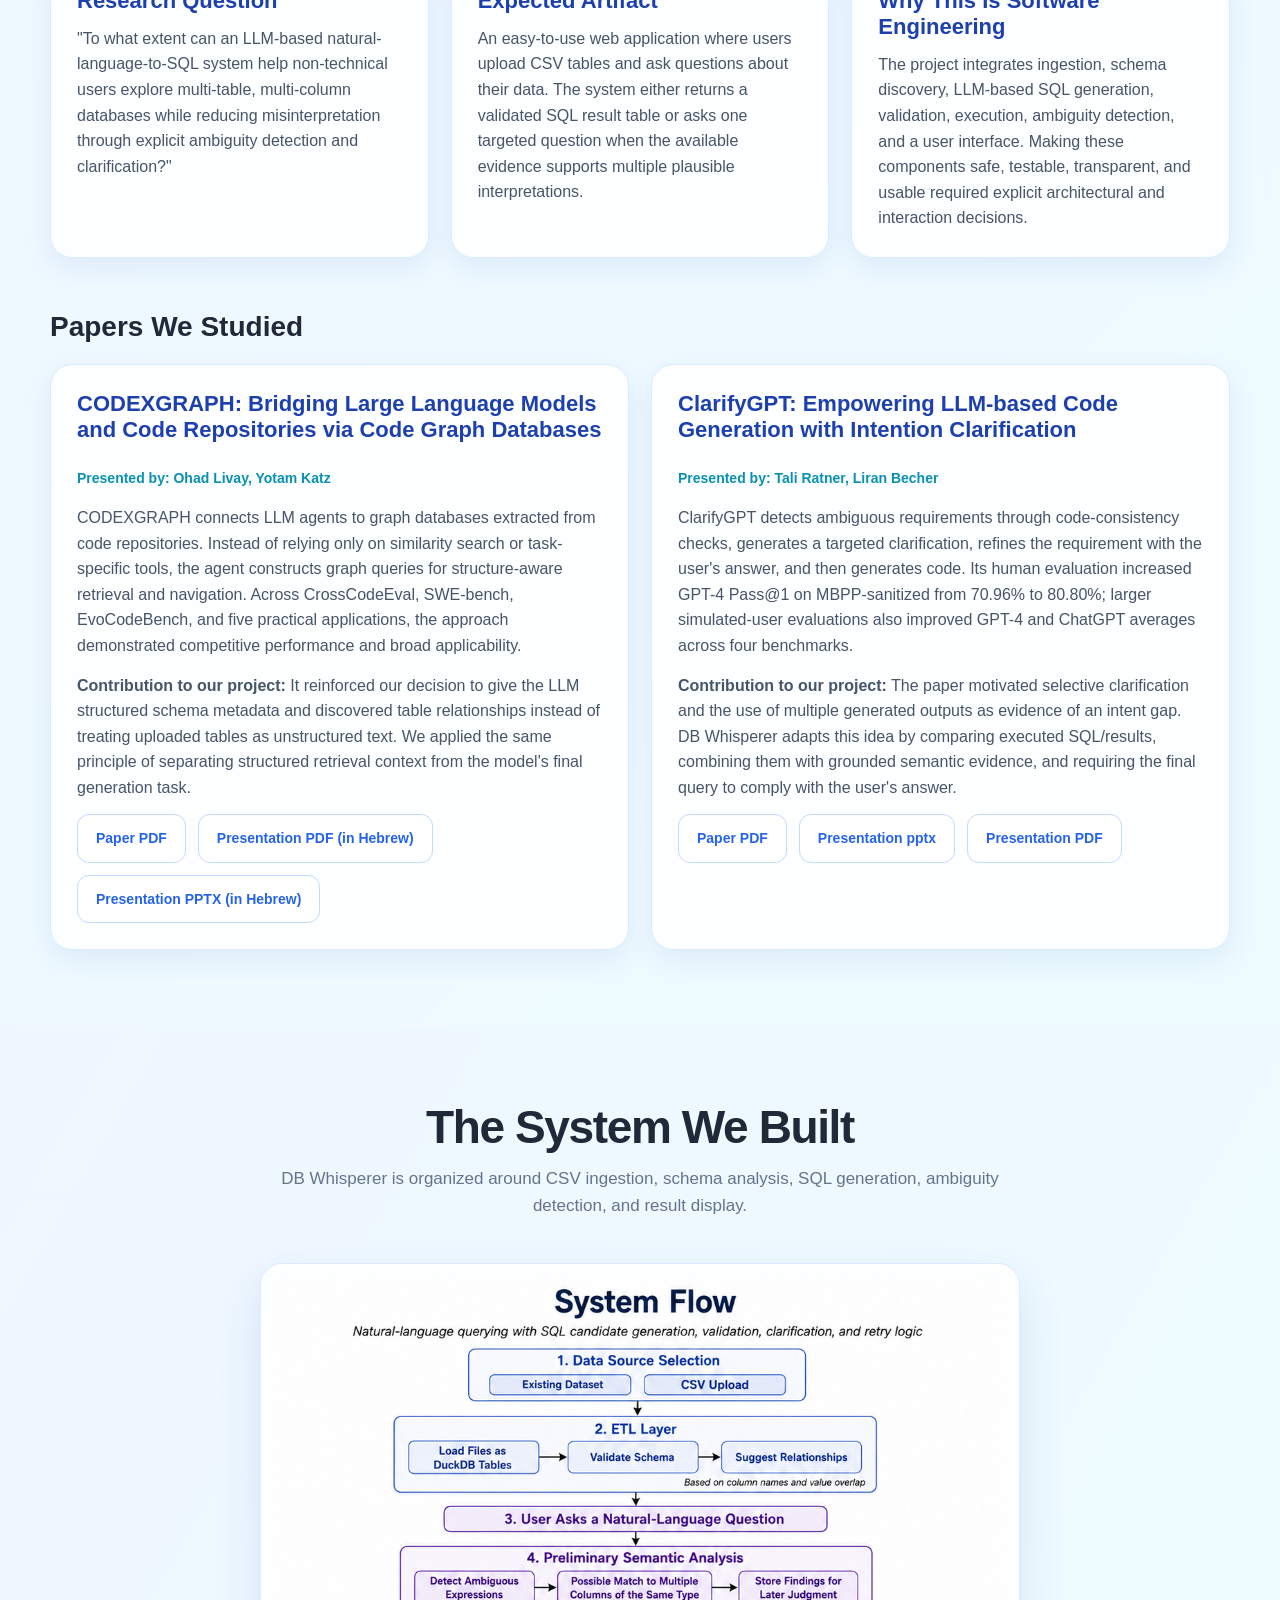
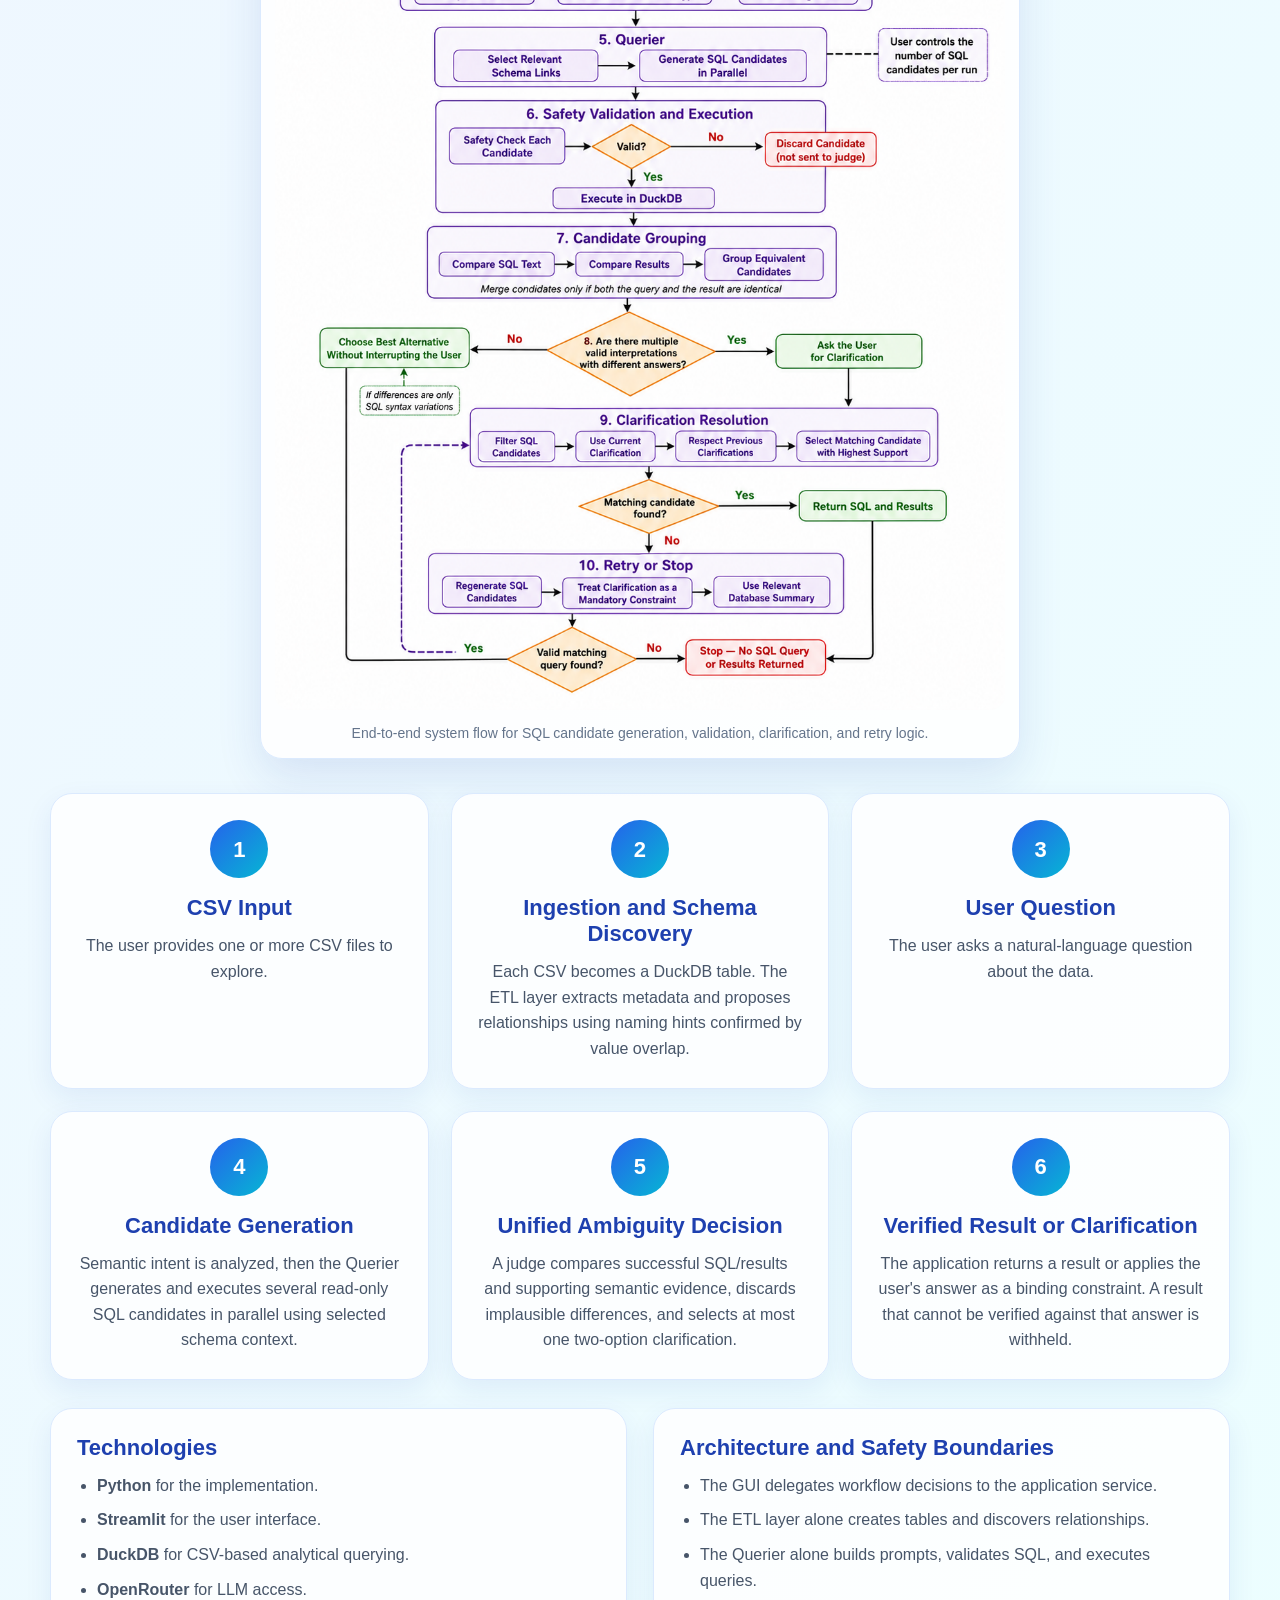
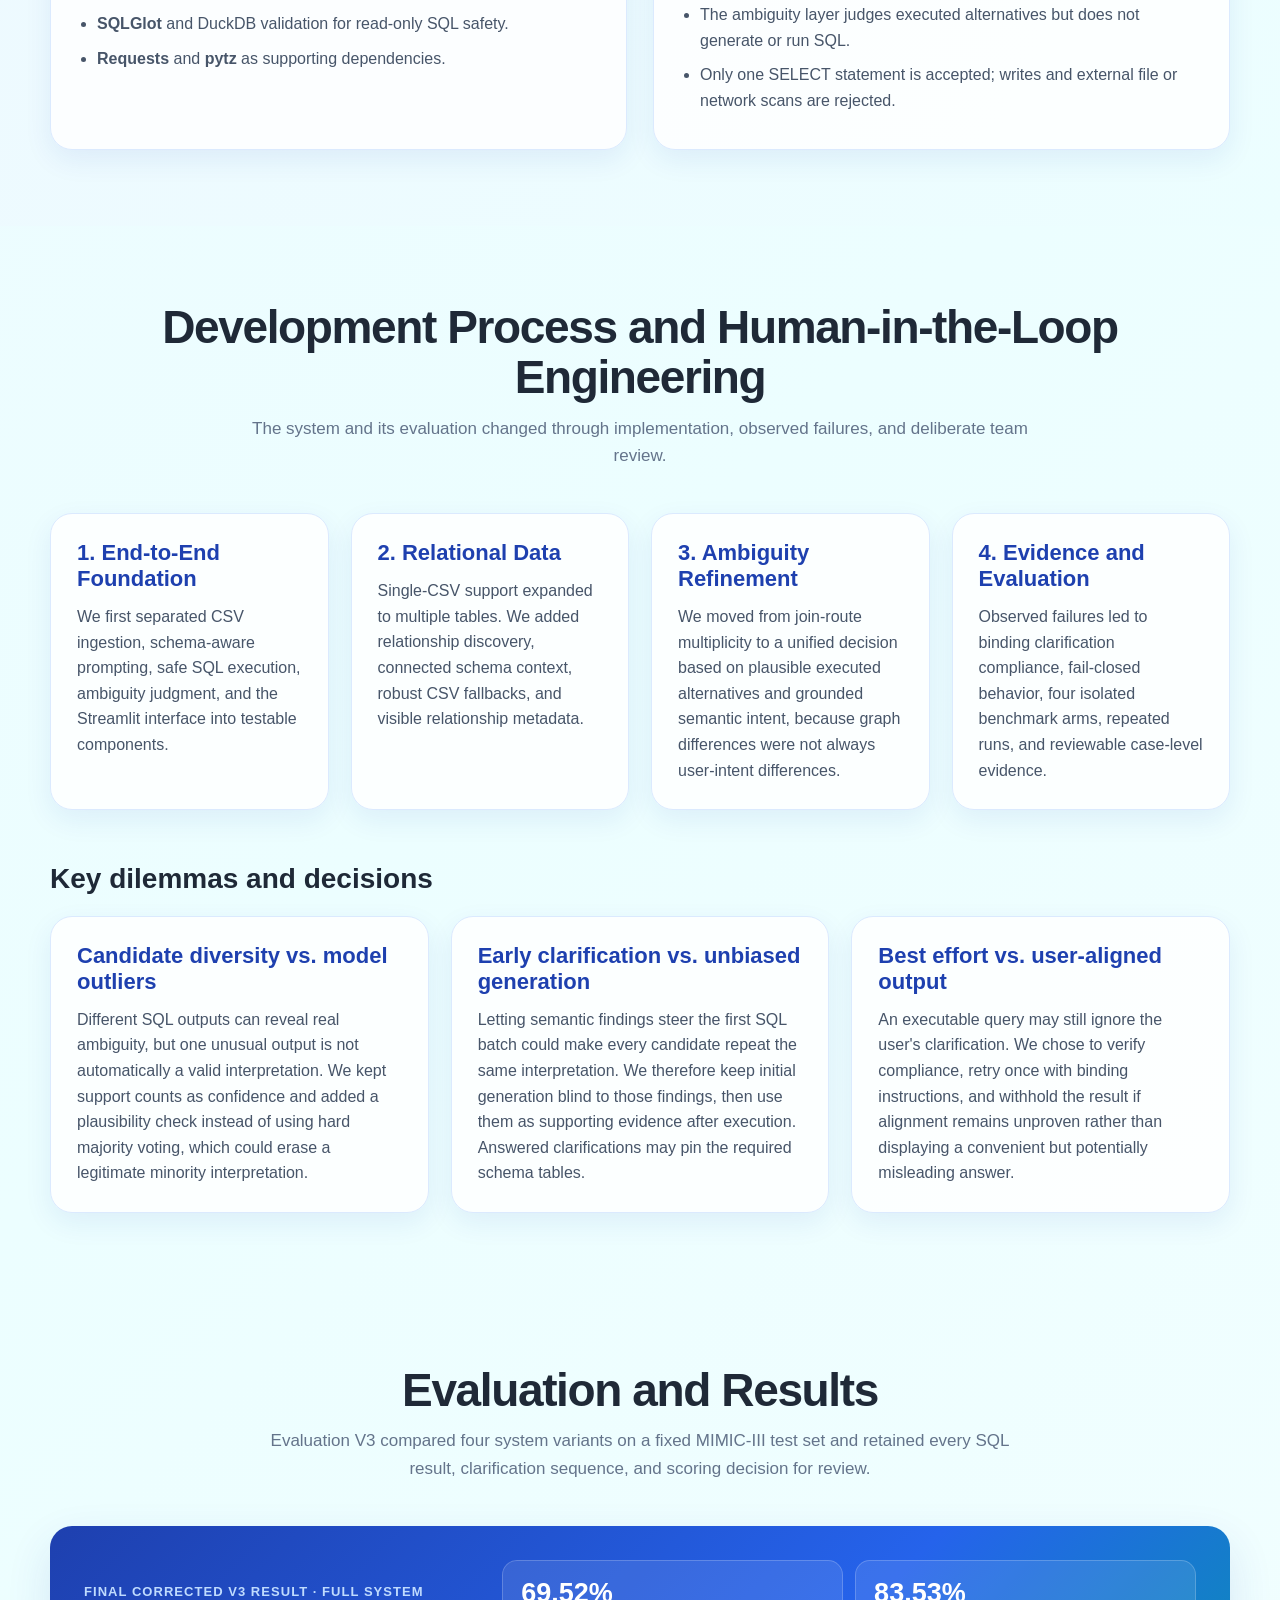
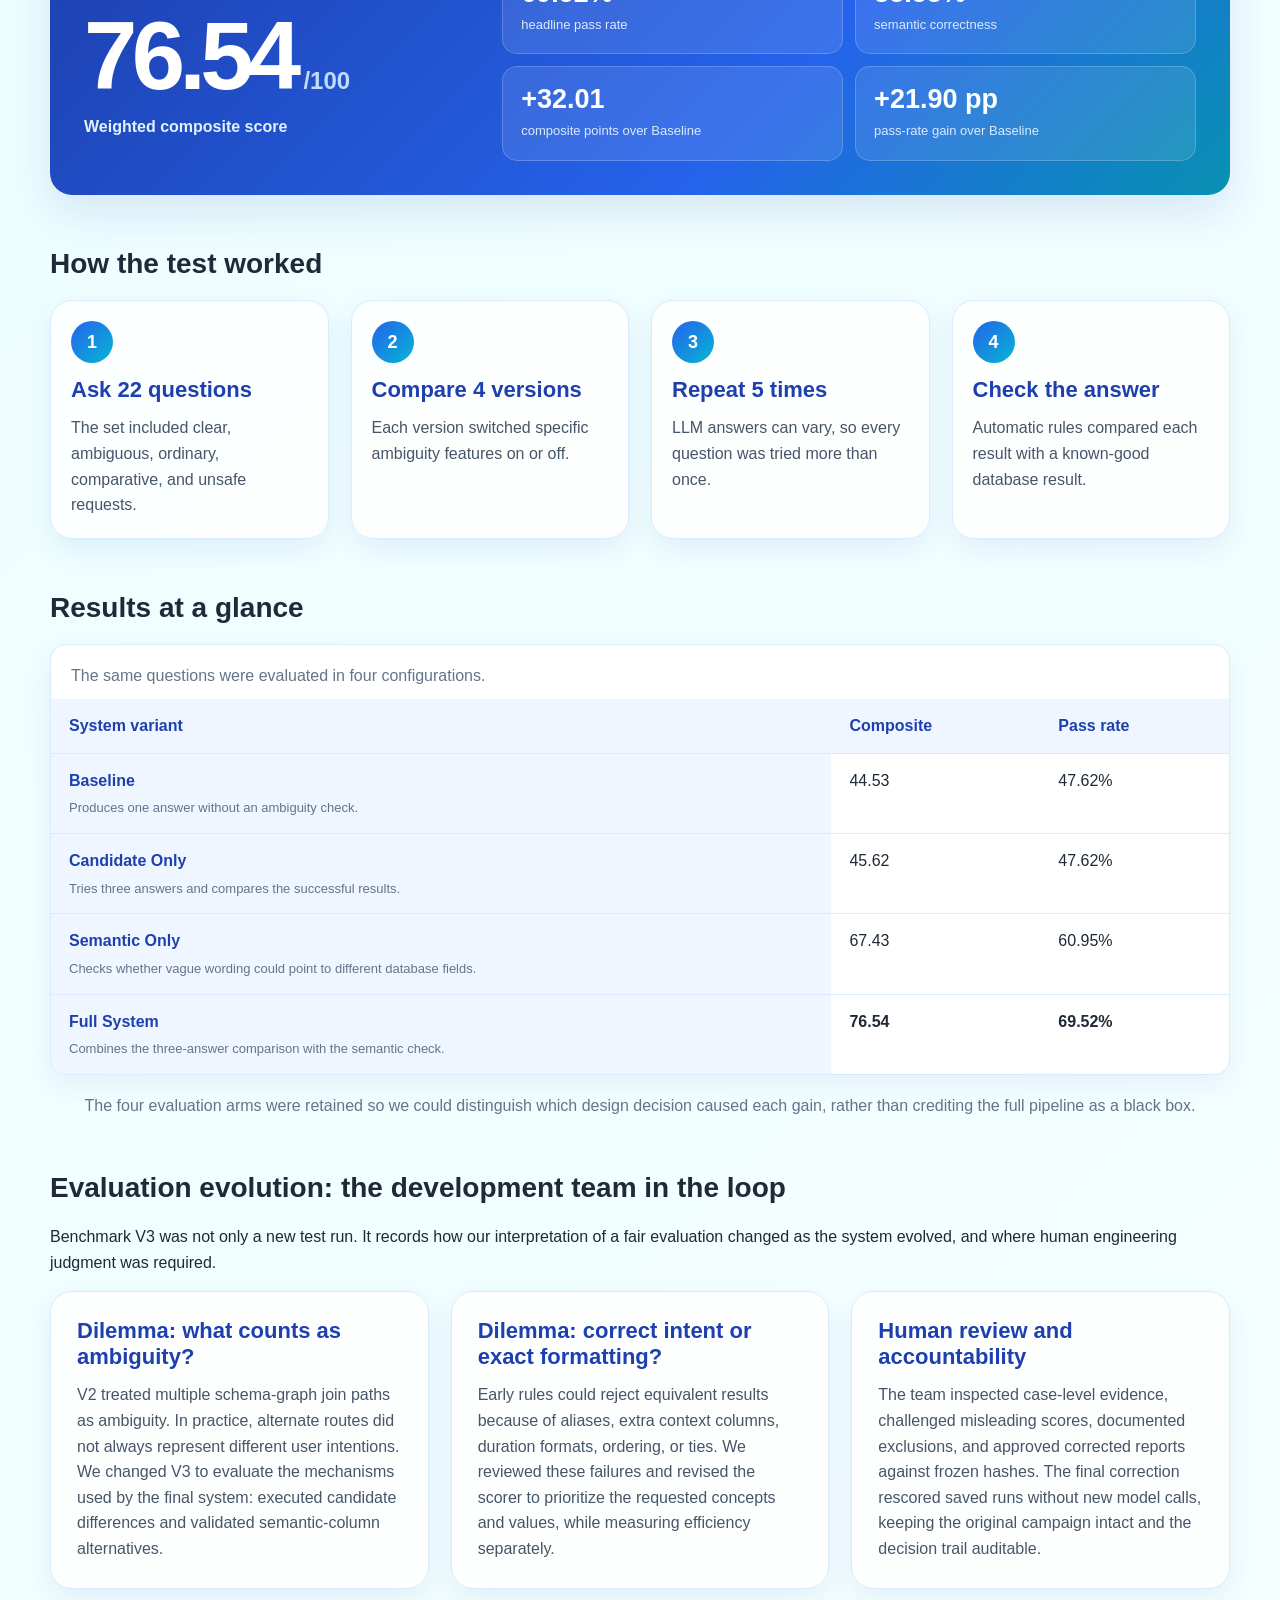
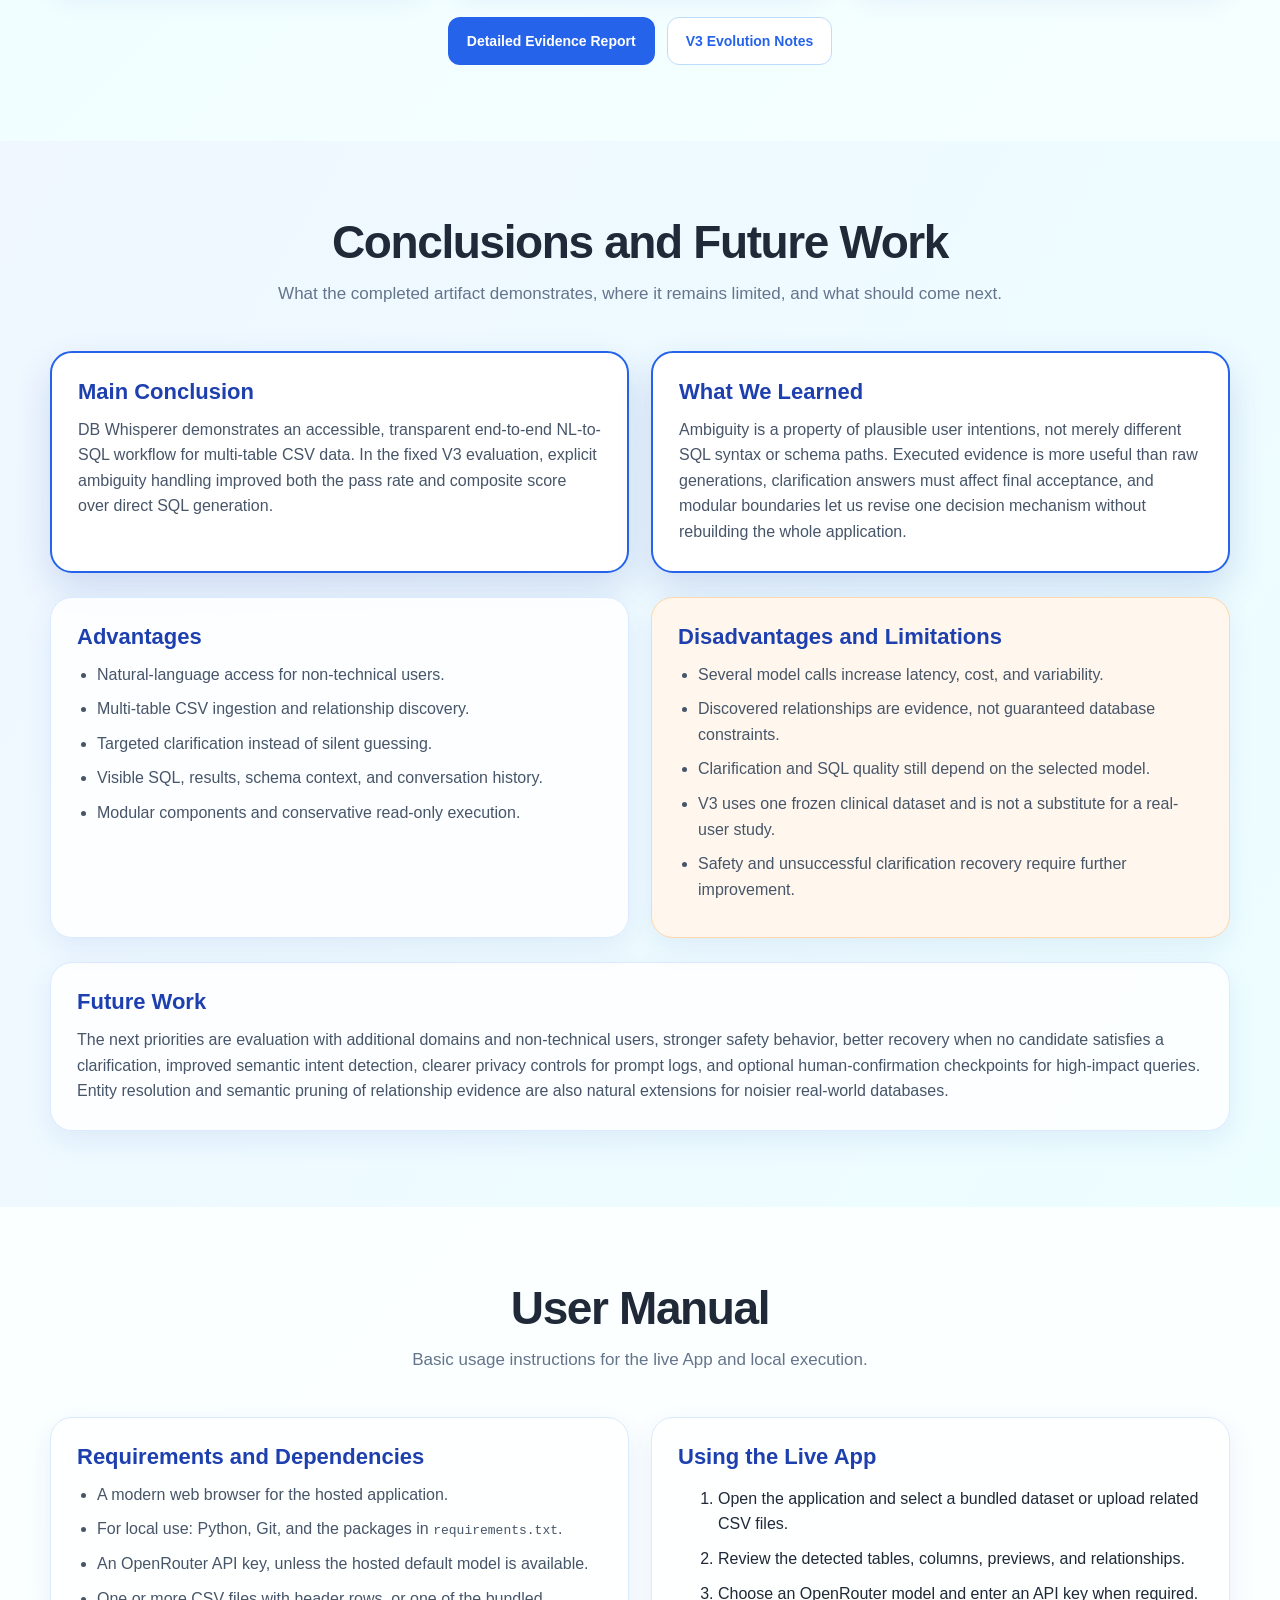
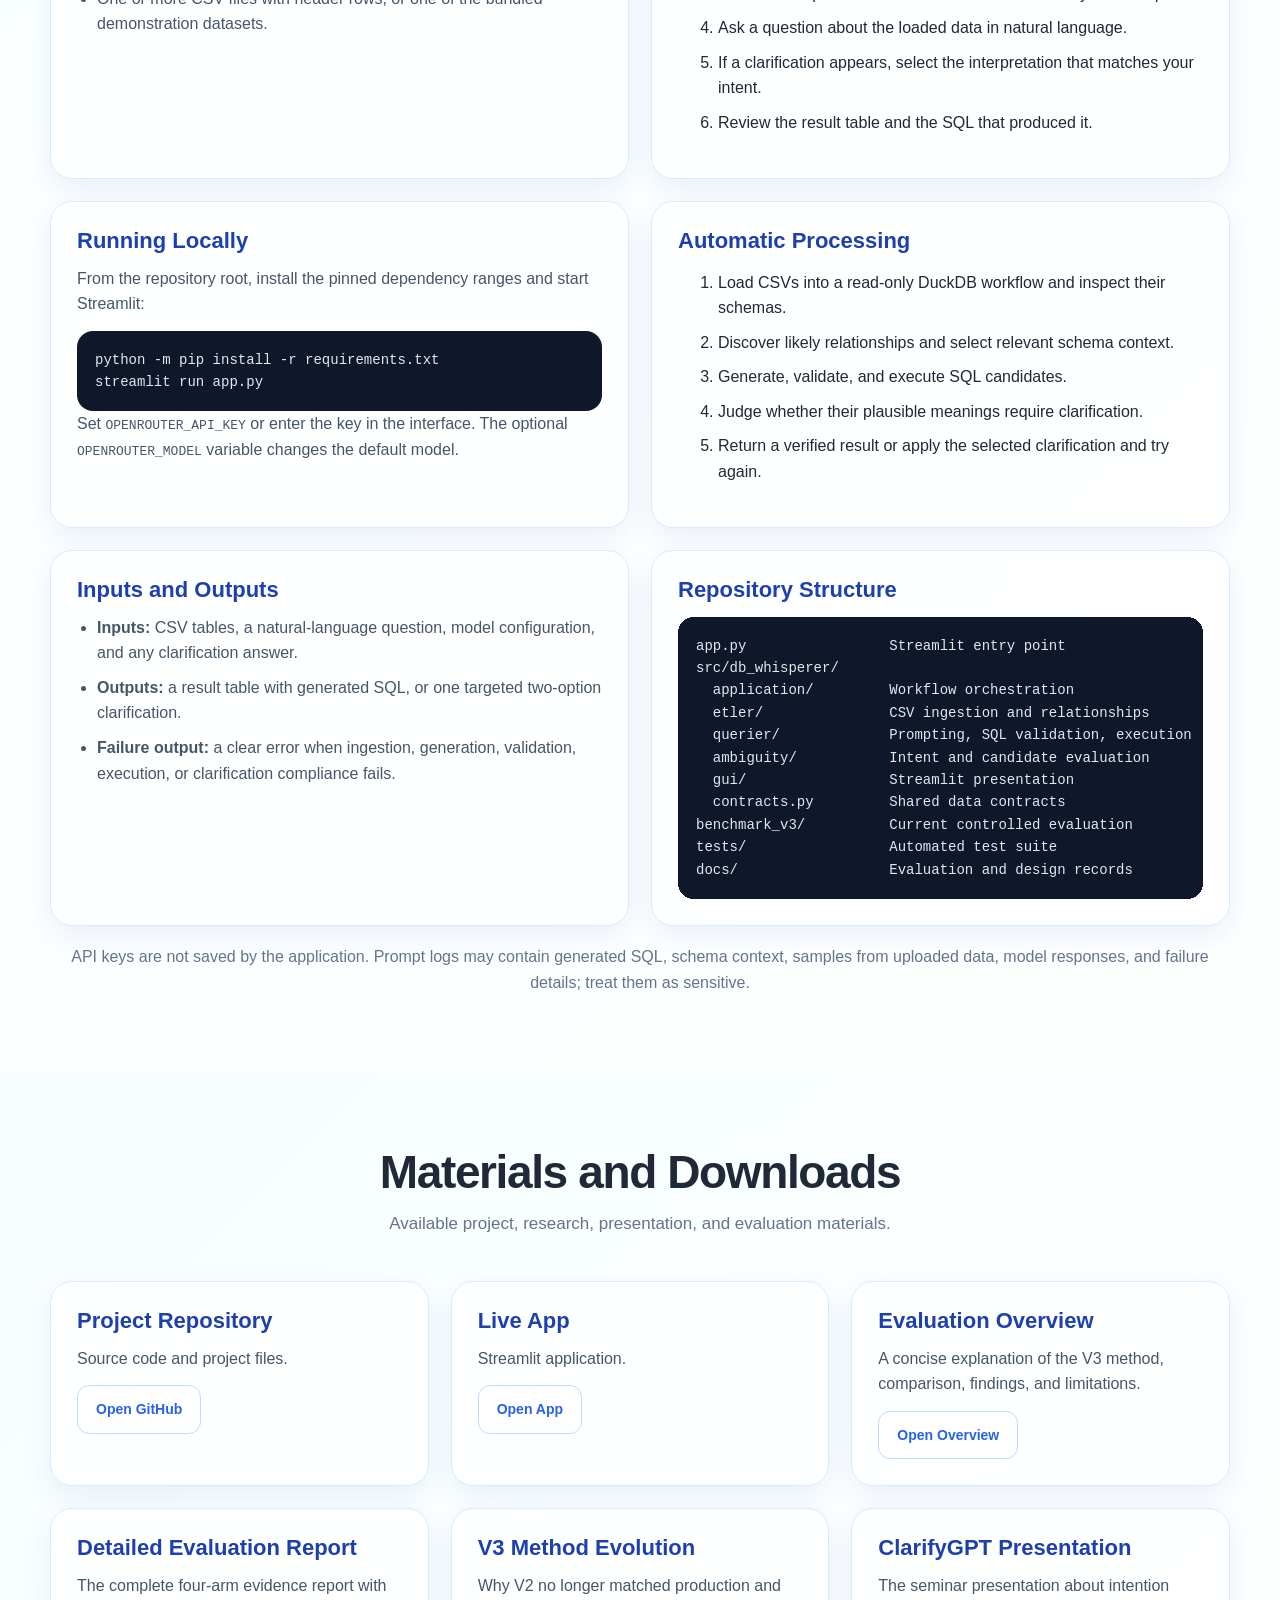
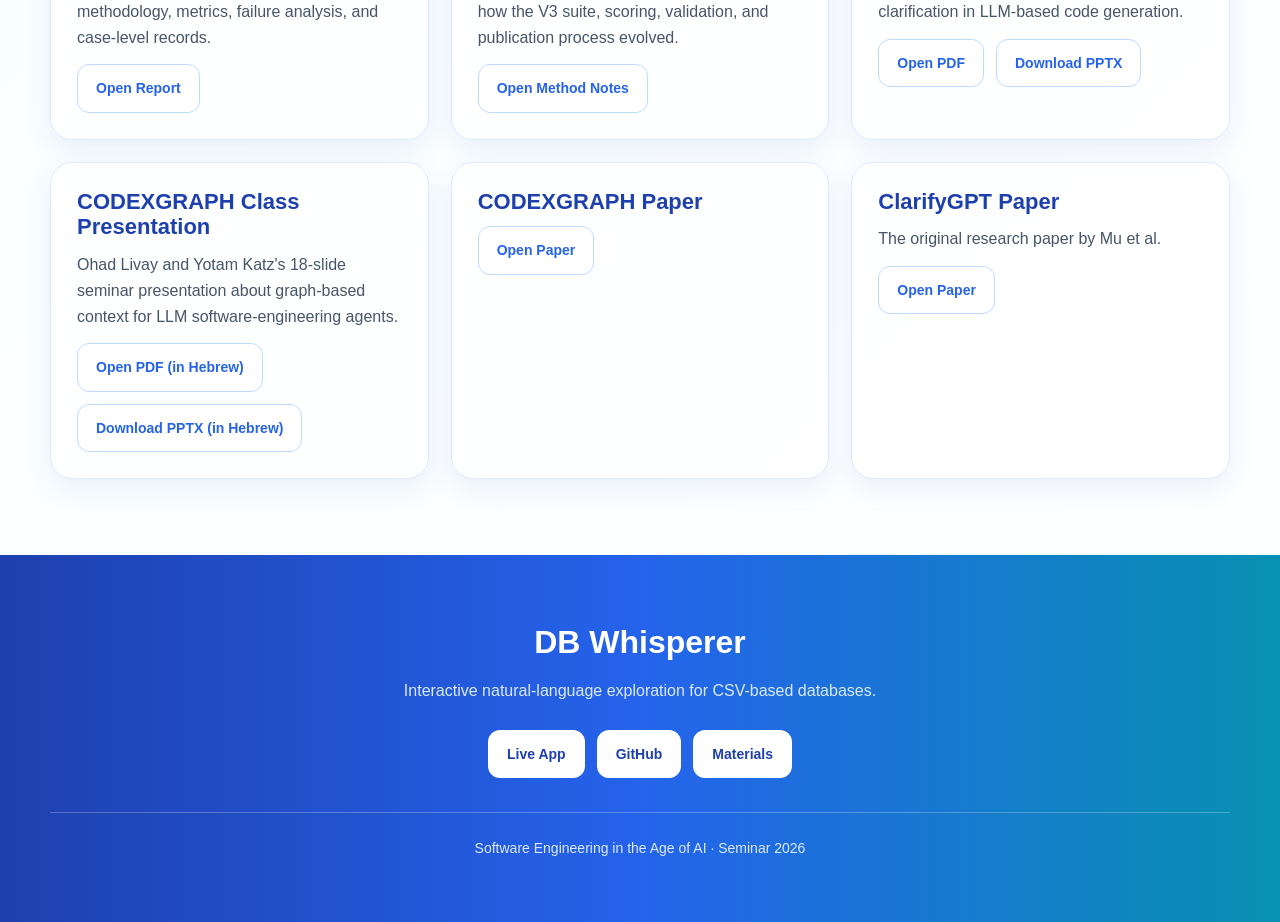
==== commit 2c422143: "changed system flow image" ====
--- a/submission/DB_Whisperer_2026/index.htm
+++ b/submission/DB_Whisperer_2026/index.htm
@@ -311,6 +311,11 @@
       border-radius: var(--radius);
       background: rgba(255, 255, 255, .9);
       box-shadow: var(--shadow);
+    }
+
+    .system-flow-figure {
+      max-width: 760px;
+      margin-inline: auto;
     }
 
     .architecture-figure a {
@@ -745,19 +750,19 @@
             </p>
           </div>
 
-          <figure class="architecture-figure">
-            <a href="assets/nl-to-sql-architecture.svg" aria-label="Open the NL-to-SQL application architecture diagram at full size">
+          <figure class="architecture-figure system-flow-figure">
+            <a href="assets/system-flow.png" aria-label="Open the DB Whisperer system flow diagram at full size">
               <img
-                src="assets/nl-to-sql-architecture.svg"
-                alt="DB Whisperer NL-to-SQL application architecture showing Streamlit, orchestration, ETL, querying, ambiguity handling, OpenRouter, and DuckDB"
-                width="1600"
-                height="900"
+                src="assets/system-flow.png"
+                alt="DB Whisperer system flow from data selection and ETL through semantic analysis, SQL generation, validation, candidate grouping, clarification, and retry logic"
+                width="1055"
+                height="1491"
                 loading="lazy"
                 decoding="async"
               />
             </a>
             <figcaption>
-              Runtime component boundaries and the clarification loop. Solid arrows show execution; dashed arrows show supporting evidence.
+              End-to-end system flow for SQL candidate generation, validation, clarification, and retry logic.
             </figcaption>
           </figure>
 
@@ -900,22 +905,6 @@
               <div class="evaluation-metric"><strong>+21.90 pp</strong><span>pass-rate gain over Baseline</span></div>
             </div>
           </div>
-
-          <figure class="architecture-figure" style="margin-top: 34px;">
-            <a href="assets/evaluation-v3-architecture.svg" aria-label="Open the Evaluation V3 architecture diagram at full size">
-              <img
-                src="assets/evaluation-v3-architecture.svg"
-                alt="DB Whisperer Evaluation V3 architecture showing the campaign runner, four evaluation arms, simulated user, deterministic scoring, and publication flow"
-                width="1600"
-                height="900"
-                loading="lazy"
-                decoding="async"
-              />
-            </a>
-            <figcaption>
-              The frozen V3 campaign drives four comparable arms, simulated clarification, deterministic scoring, and review-gated publication.
-            </figcaption>
-          </figure>
 
           <h4 class="evaluation-heading">How the test worked</h4>
           <div class="grid grid-4 evaluation-steps">
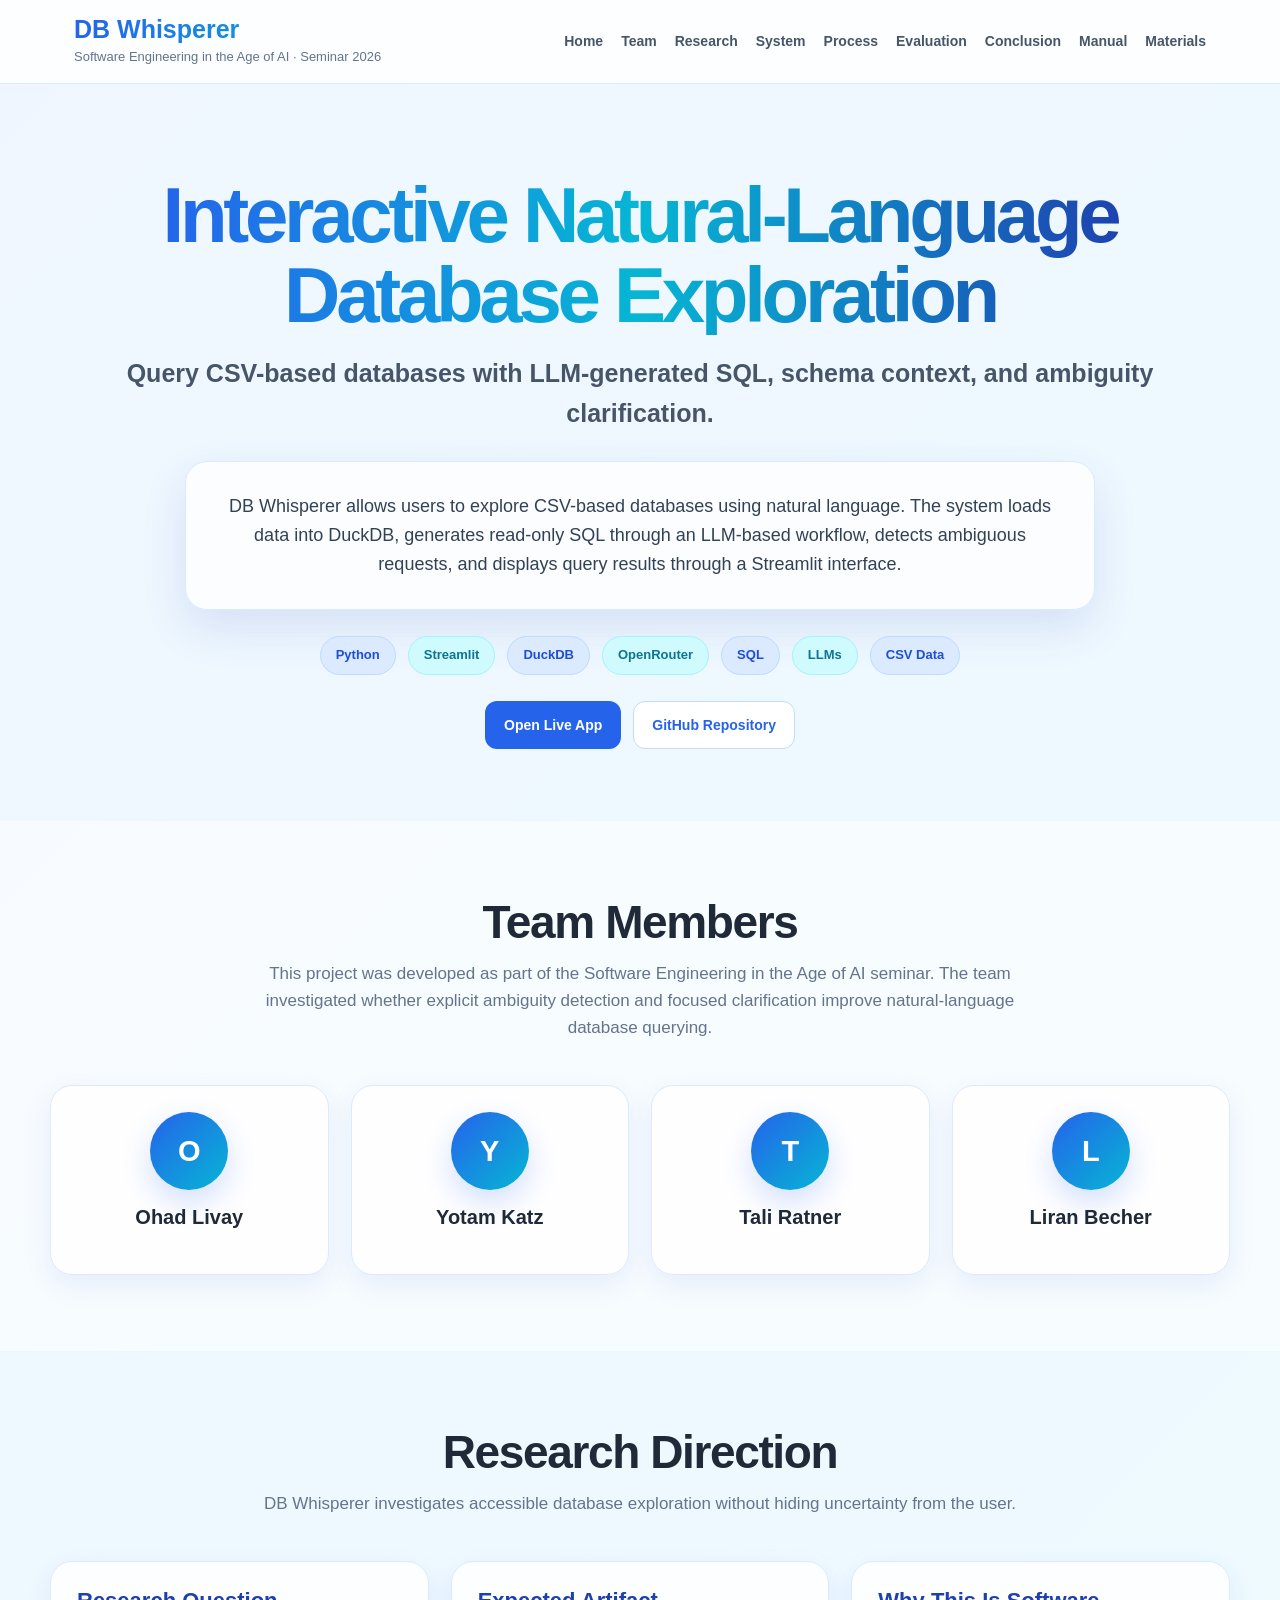
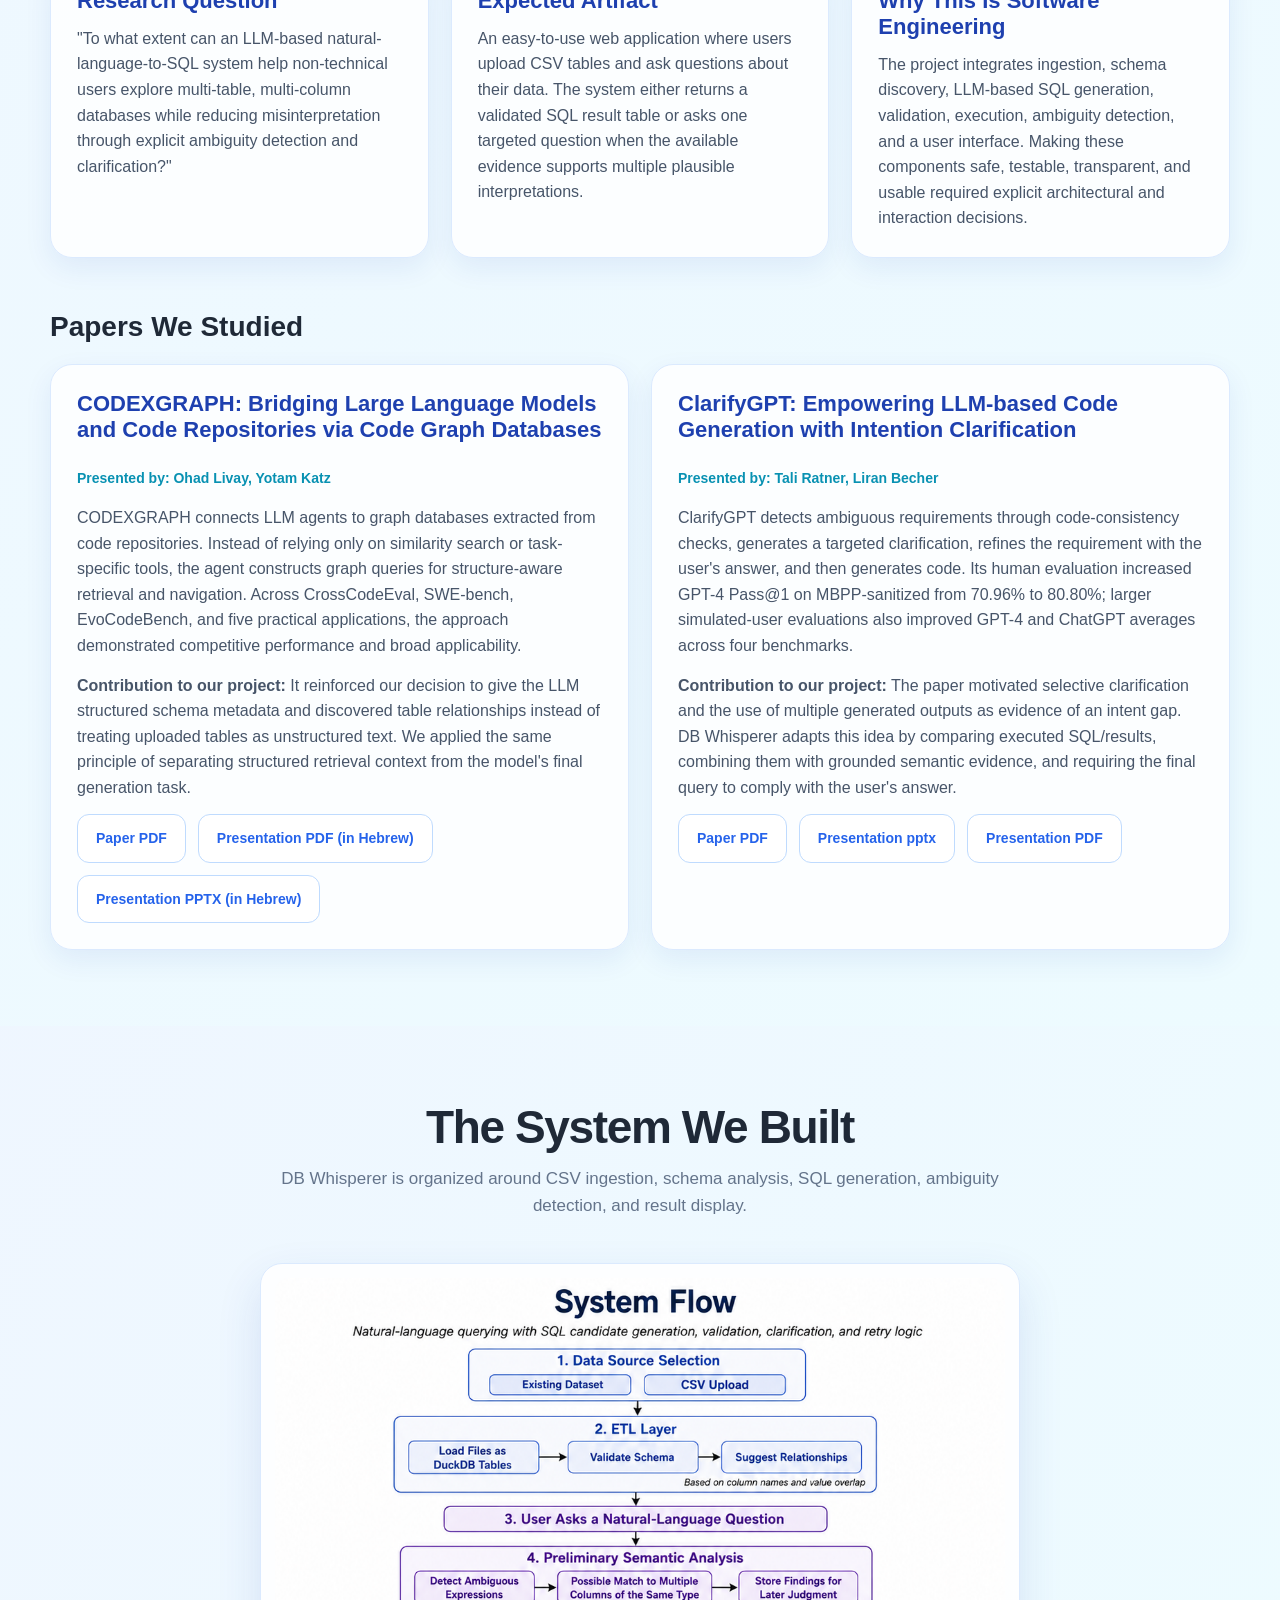
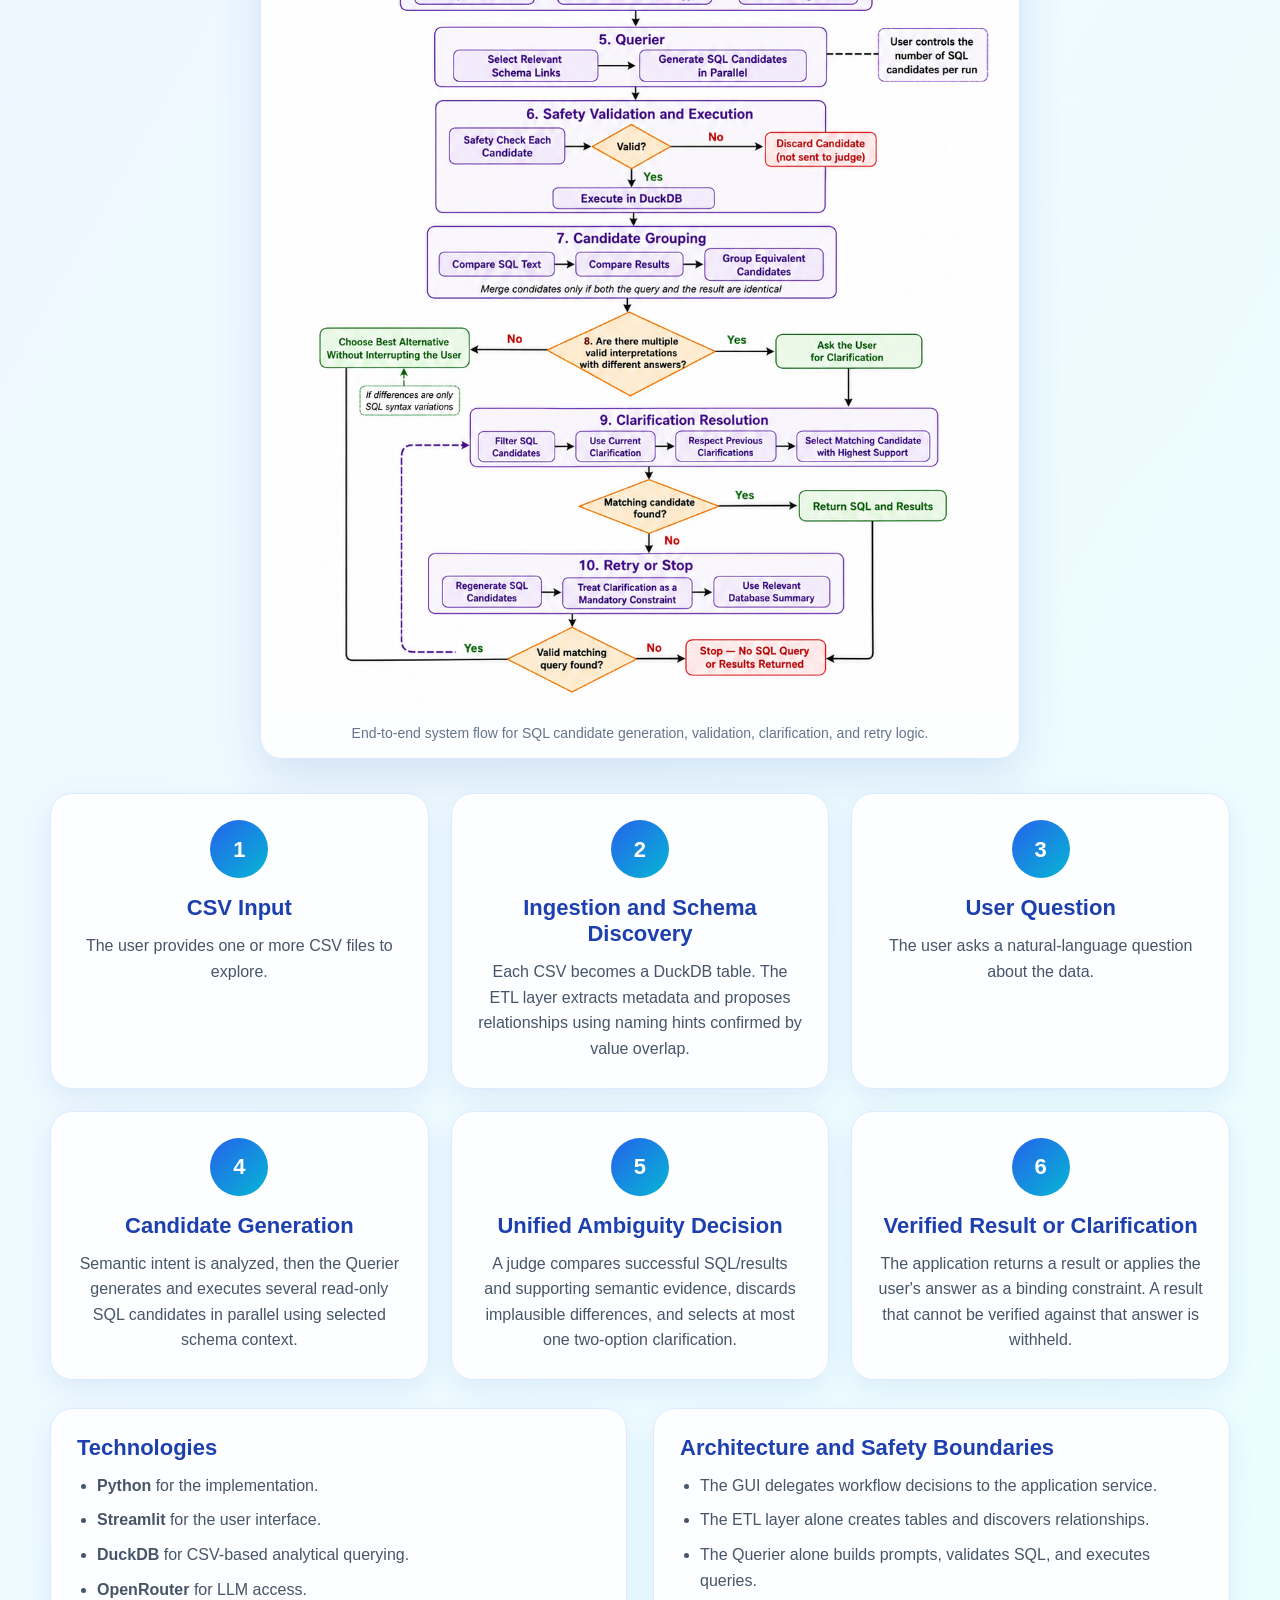
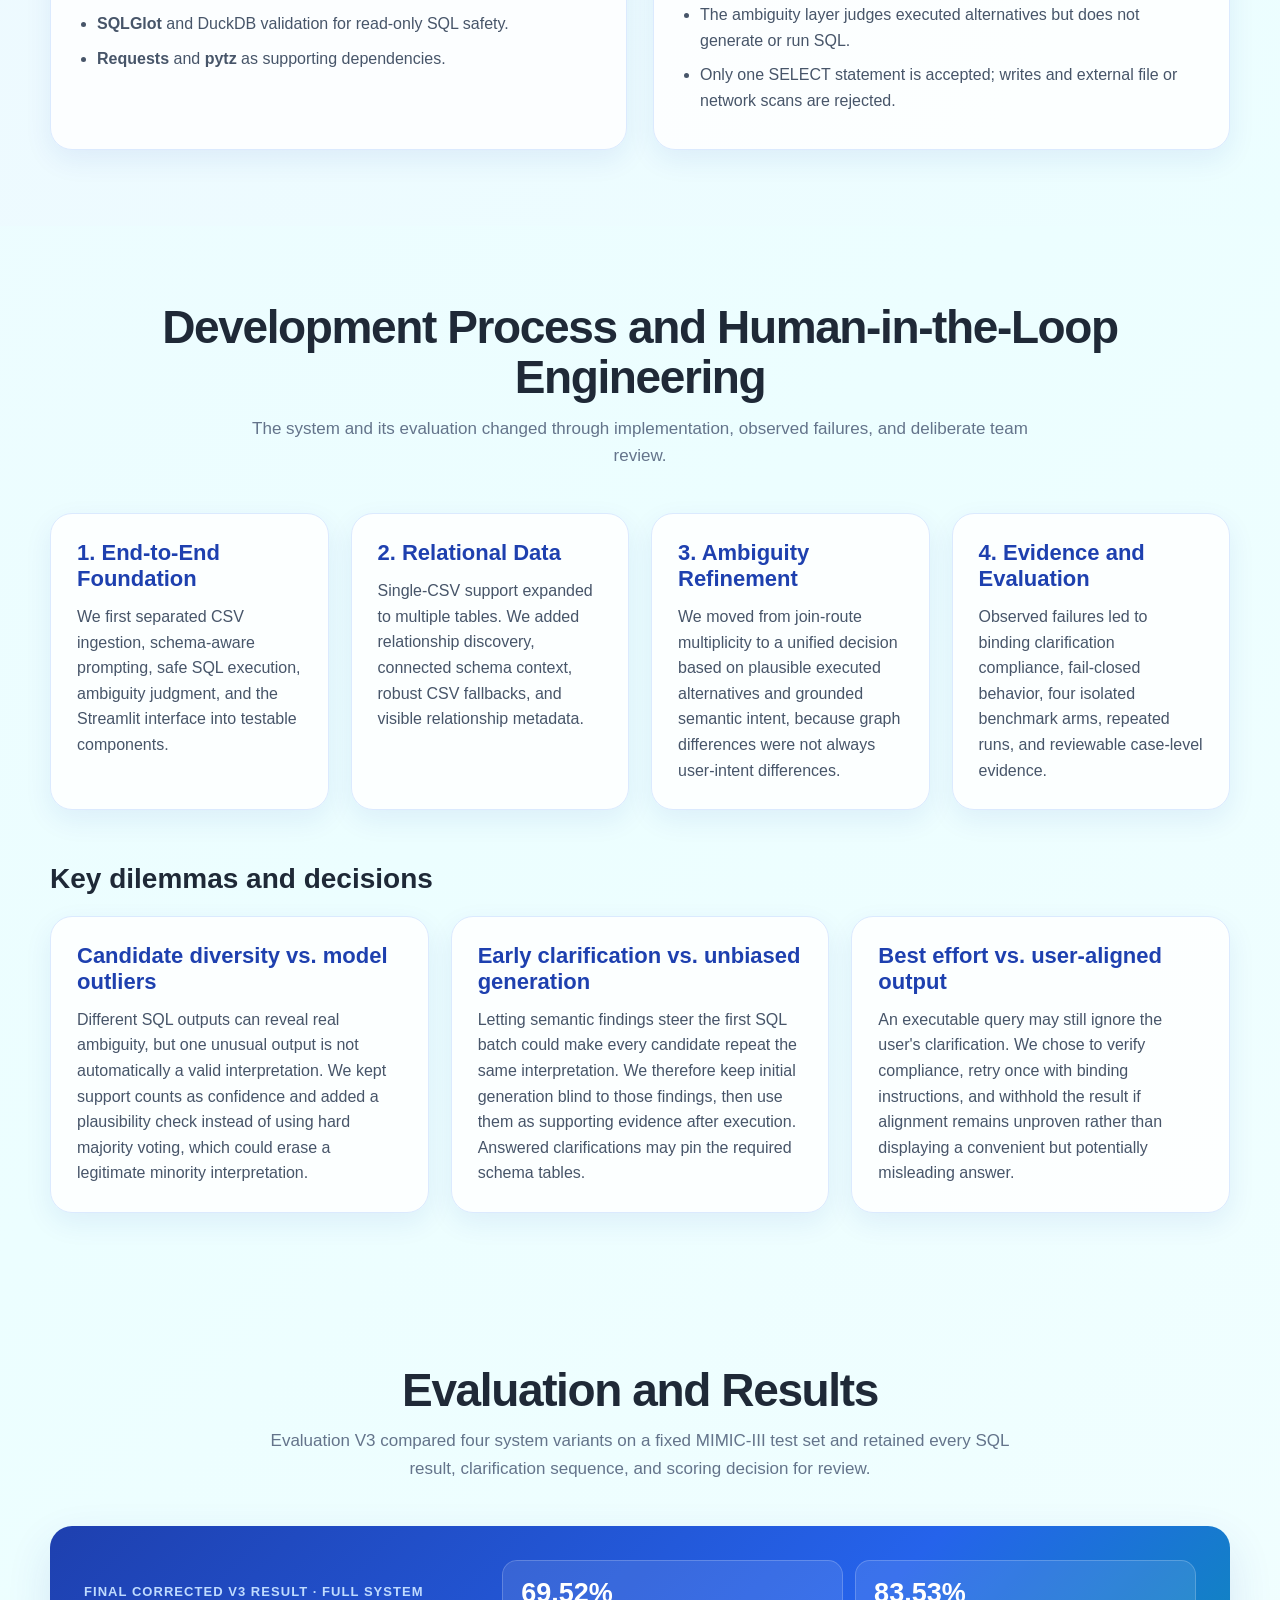
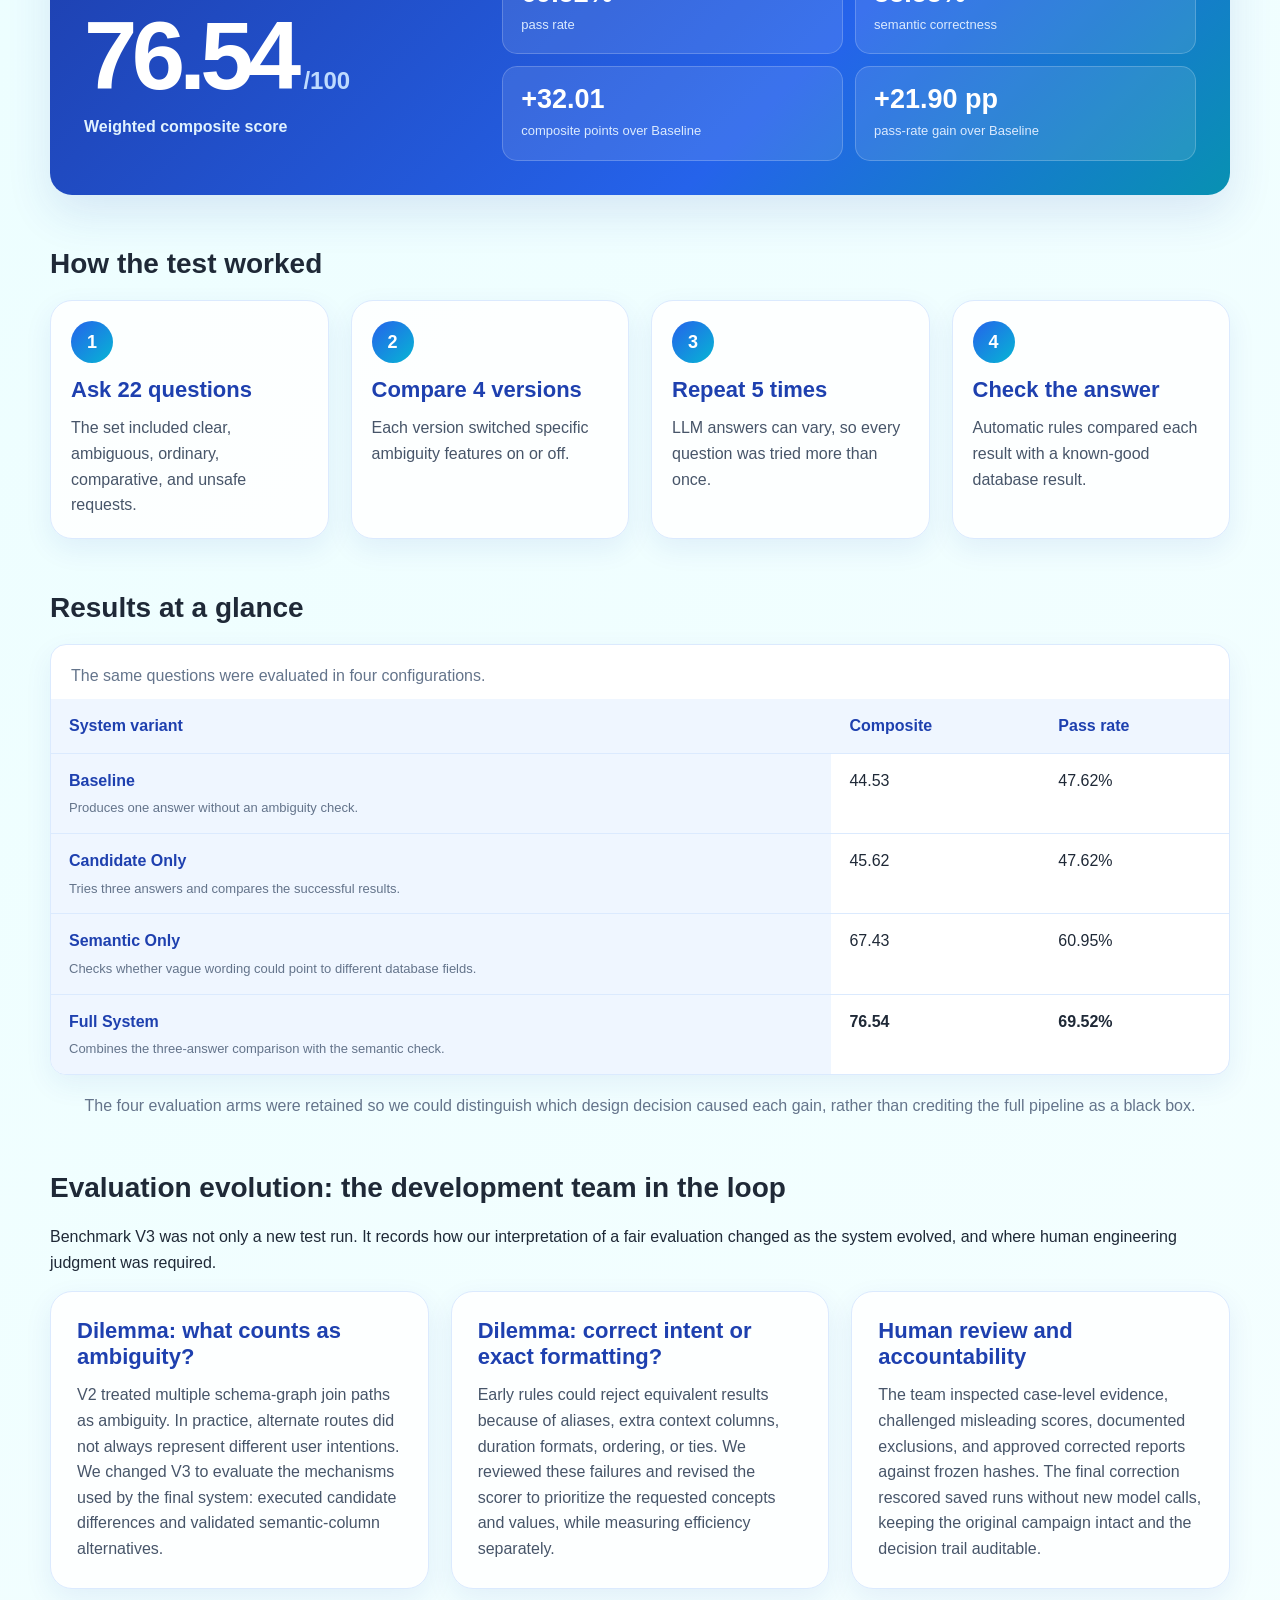
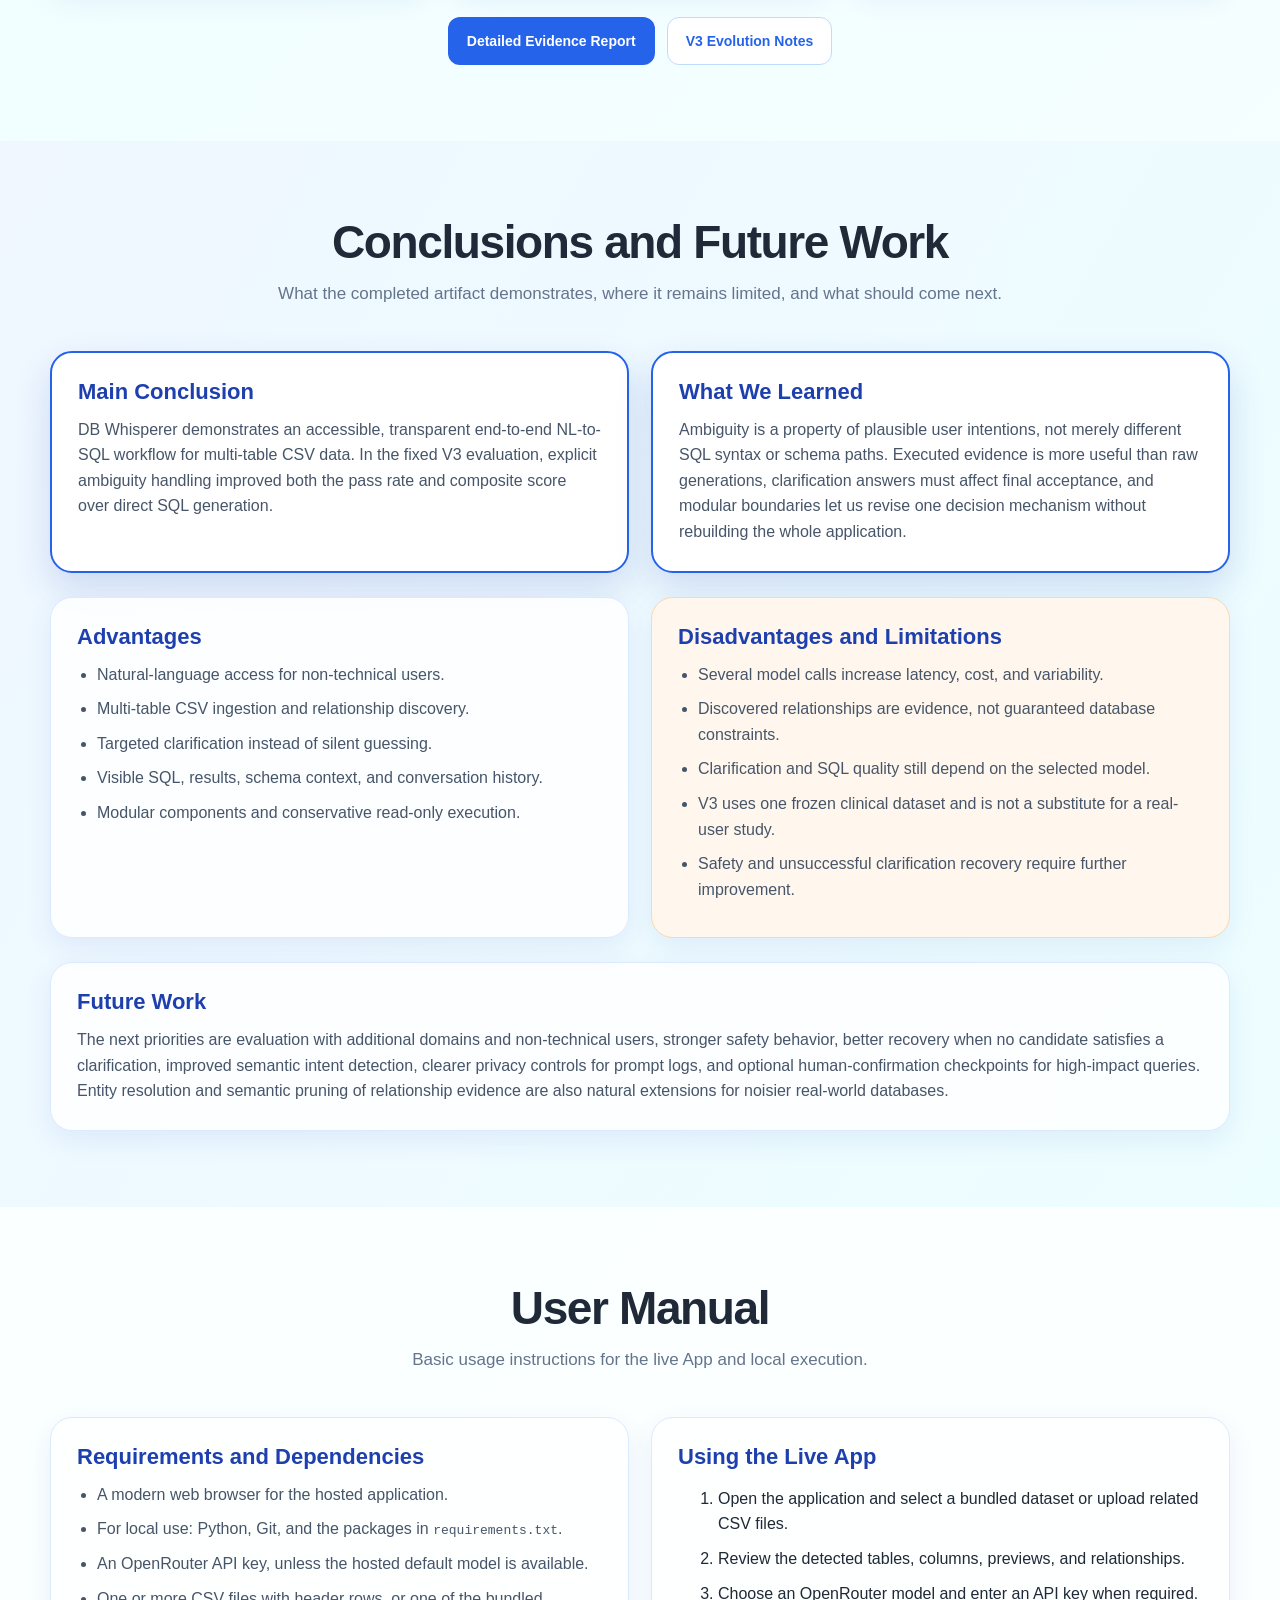
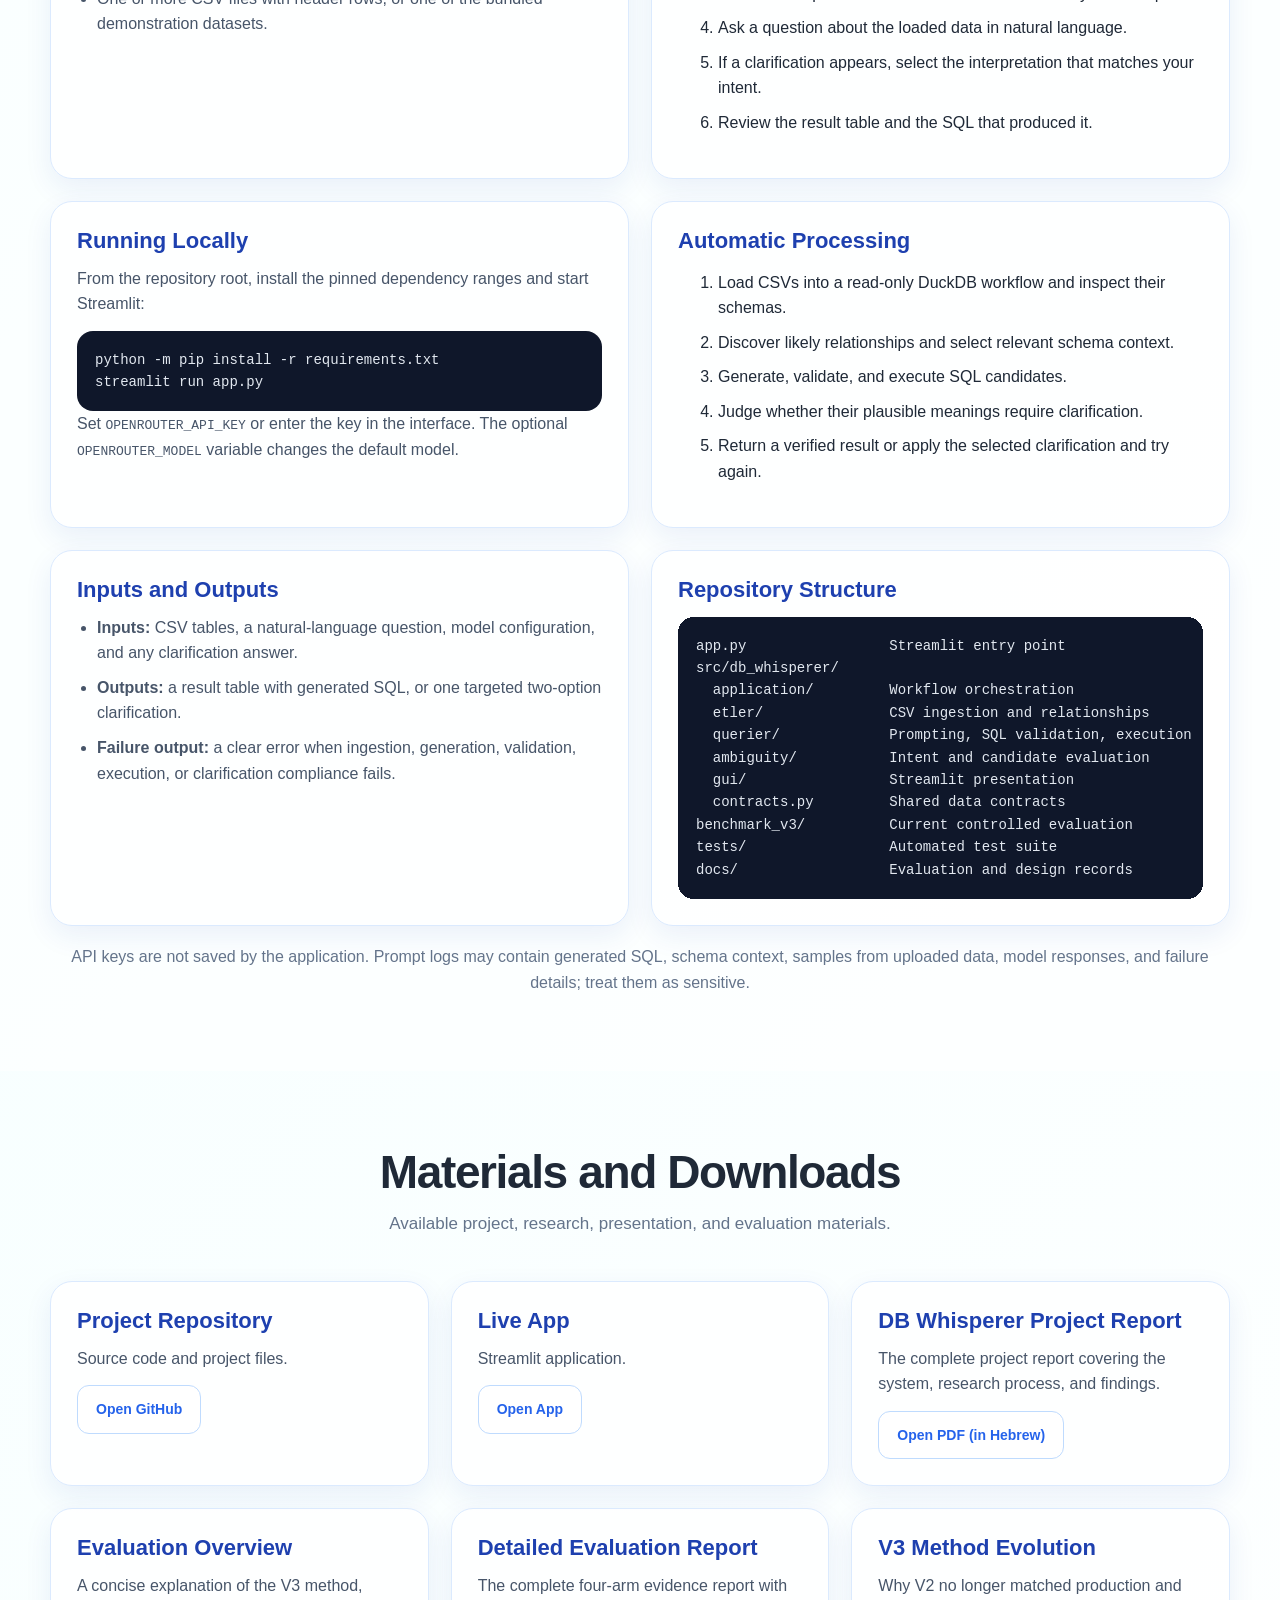
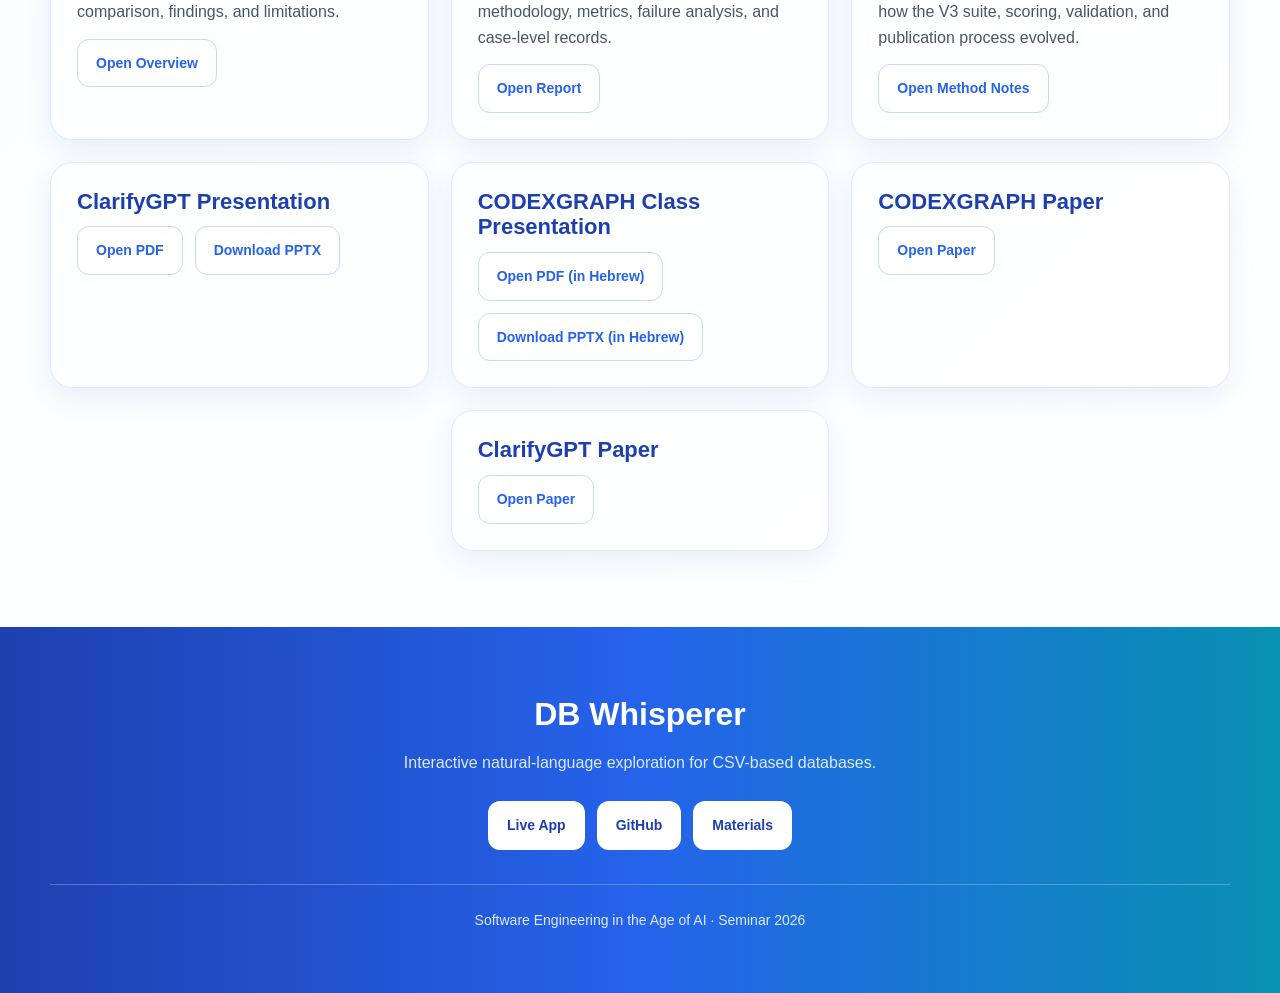
==== commit 7d9bc855: "ui changes + added project pdf to the site" ====
--- a/submission/DB_Whisperer_2026/index.htm
+++ b/submission/DB_Whisperer_2026/index.htm
@@ -318,6 +318,10 @@
       margin-inline: auto;
     }
 
+    .materials-center-card {
+      grid-column: 2;
+    }
+
     .architecture-figure a {
       display: block;
       overflow: hidden;
@@ -572,6 +576,7 @@
       nav { justify-content: flex-start; }
       .grid-4 { grid-template-columns: repeat(2, minmax(0, 1fr)); }
       .grid-3, .grid-2, .split { grid-template-columns: 1fr; }
+      .materials-center-card { grid-column: auto; }
       .evaluation-hero { grid-template-columns: 1fr; }
       section { padding: 58px 18px; }
       .hero { padding-top: 64px; }
@@ -899,7 +904,7 @@
               <p class="evaluation-score-label">Weighted composite score</p>
             </div>
             <div class="evaluation-metrics">
-              <div class="evaluation-metric"><strong>69.52%</strong><span>headline pass rate</span></div>
+              <div class="evaluation-metric"><strong>69.52%</strong><span>pass rate</span></div>
               <div class="evaluation-metric"><strong>83.53%</strong><span>semantic correctness</span></div>
               <div class="evaluation-metric"><strong>+32.01</strong><span>composite points over Baseline</span></div>
               <div class="evaluation-metric"><strong>+21.90 pp</strong><span>pass-rate gain over Baseline</span></div>
@@ -1148,6 +1153,11 @@
               <a class="button secondary" href="https://db-whisperer.streamlit.app/" target="_blank" rel="noopener">Open App</a>
             </article>
             <article class="card">
+              <h4>DB Whisperer Project Report</h4>
+              <p>The complete project report covering the system, research process, and findings.</p>
+              <a class="button secondary" href="reports/db-whisperer-project-report.pdf">Open PDF (in Hebrew)</a>
+            </article>
+            <article class="card">
               <h4>Evaluation Overview</h4>
               <p>A concise explanation of the V3 method, comparison, findings, and limitations.</p>
               <a class="button secondary" href="reports/evaluation_method_one_page.html">Open Overview</a>
@@ -1164,7 +1174,6 @@
             </article>
             <article class="card">
               <h4>ClarifyGPT Presentation</h4>
-              <p>The seminar presentation about intention clarification in LLM-based code generation.</p>
               <div class="buttons" style="justify-content:flex-start;">
                 <a class="button secondary" href="presentations/clarifygpt_slides.pdf">Open PDF</a>
                 <a class="button secondary" href="presentations/clarifygpt.pptx">Download PPTX</a>
@@ -1172,7 +1181,6 @@
             </article>
             <article class="card">
               <h4>CODEXGRAPH Class Presentation</h4>
-              <p>Ohad Livay and Yotam Katz's 18-slide seminar presentation about graph-based context for LLM software-engineering agents.</p>
               <div class="buttons" style="justify-content:flex-start;">
                 <a class="button secondary" href="presentations/codexgraph-class-presentation-ohad-yotam.pdf">Open PDF (in Hebrew)</a>
                 <a class="button secondary" href="presentations/codexgraph-class-presentation-ohad-yotam.pptx">Download PPTX (in Hebrew)</a>
@@ -1182,9 +1190,8 @@
               <h4>CODEXGRAPH Paper</h4>
               <a class="button secondary" href="papers/codexgraph.pdf">Open Paper</a>
             </article>
-            <article class="card">
+            <article class="card materials-center-card">
               <h4>ClarifyGPT Paper</h4>
-              <p>The original research paper by Mu et al.</p>
               <a class="button secondary" href="papers/clarifygpt.pdf">Open Paper</a>
             </article>
           </div>
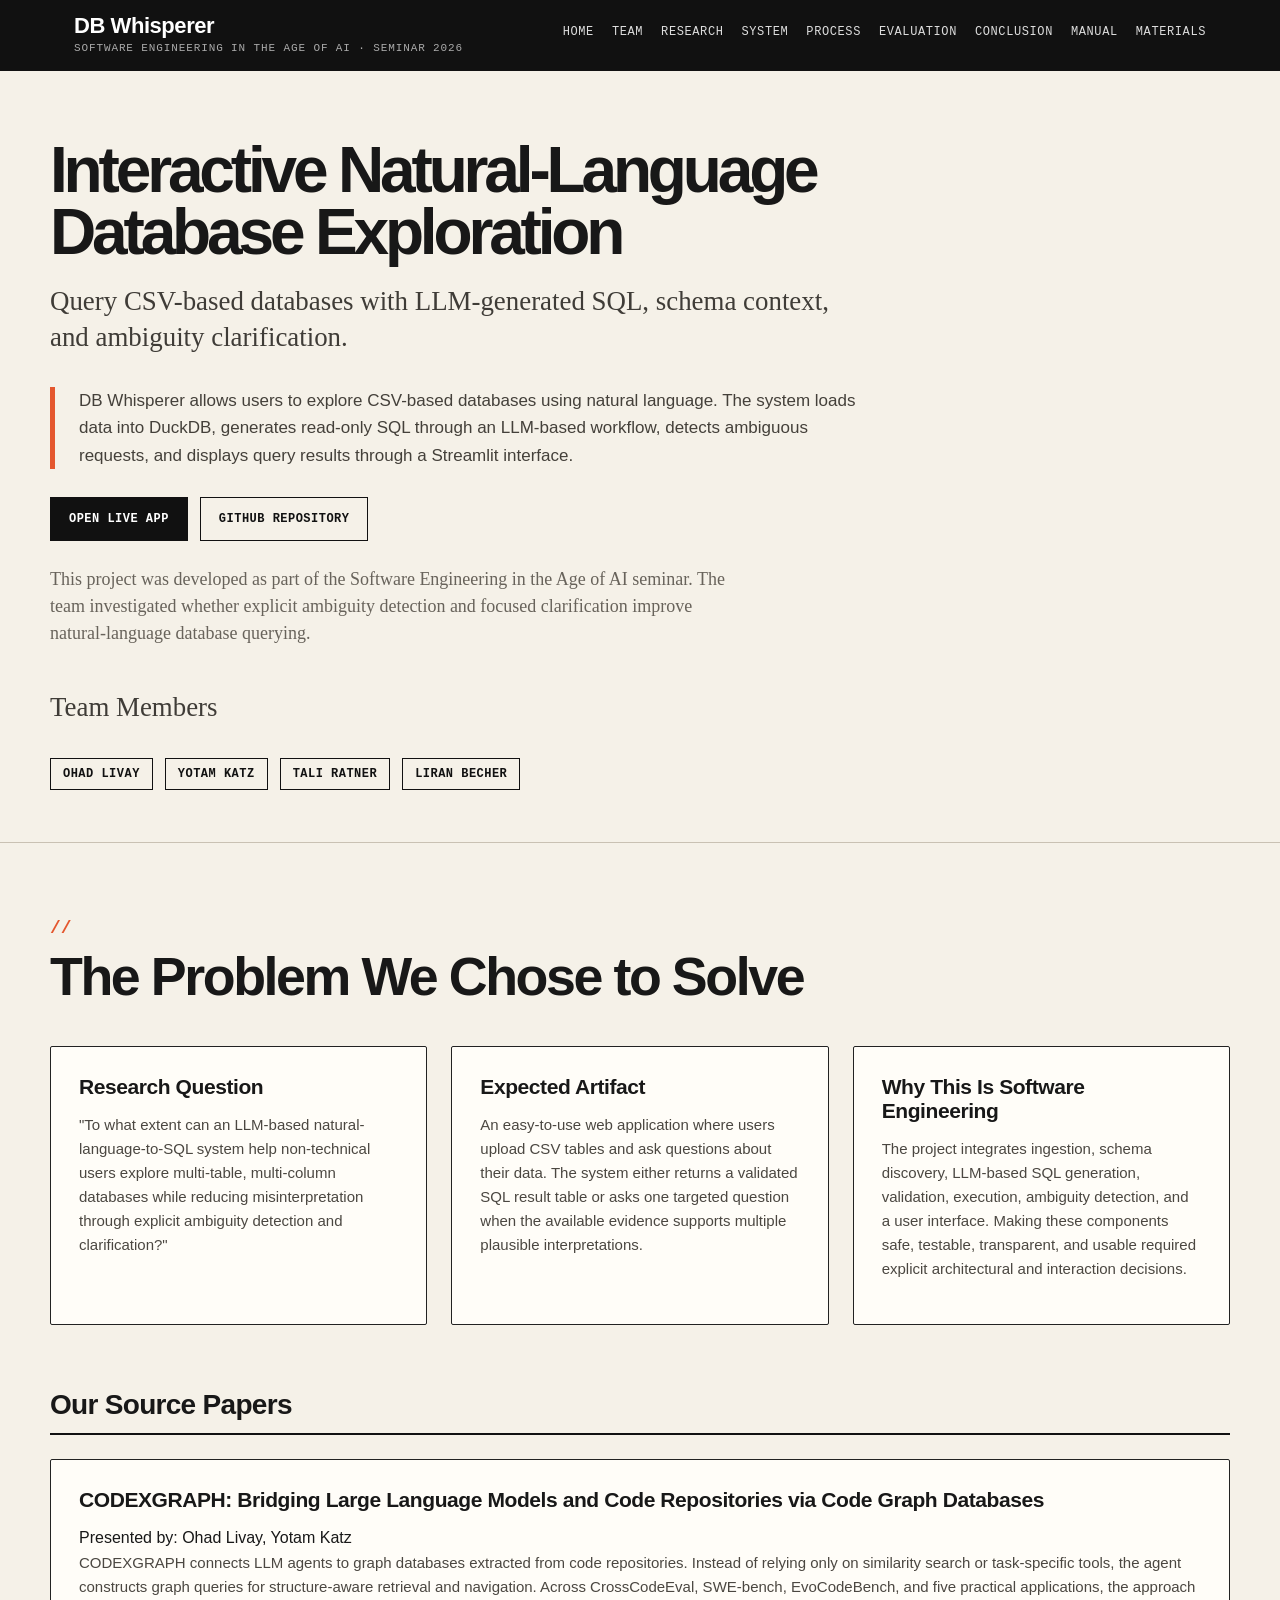
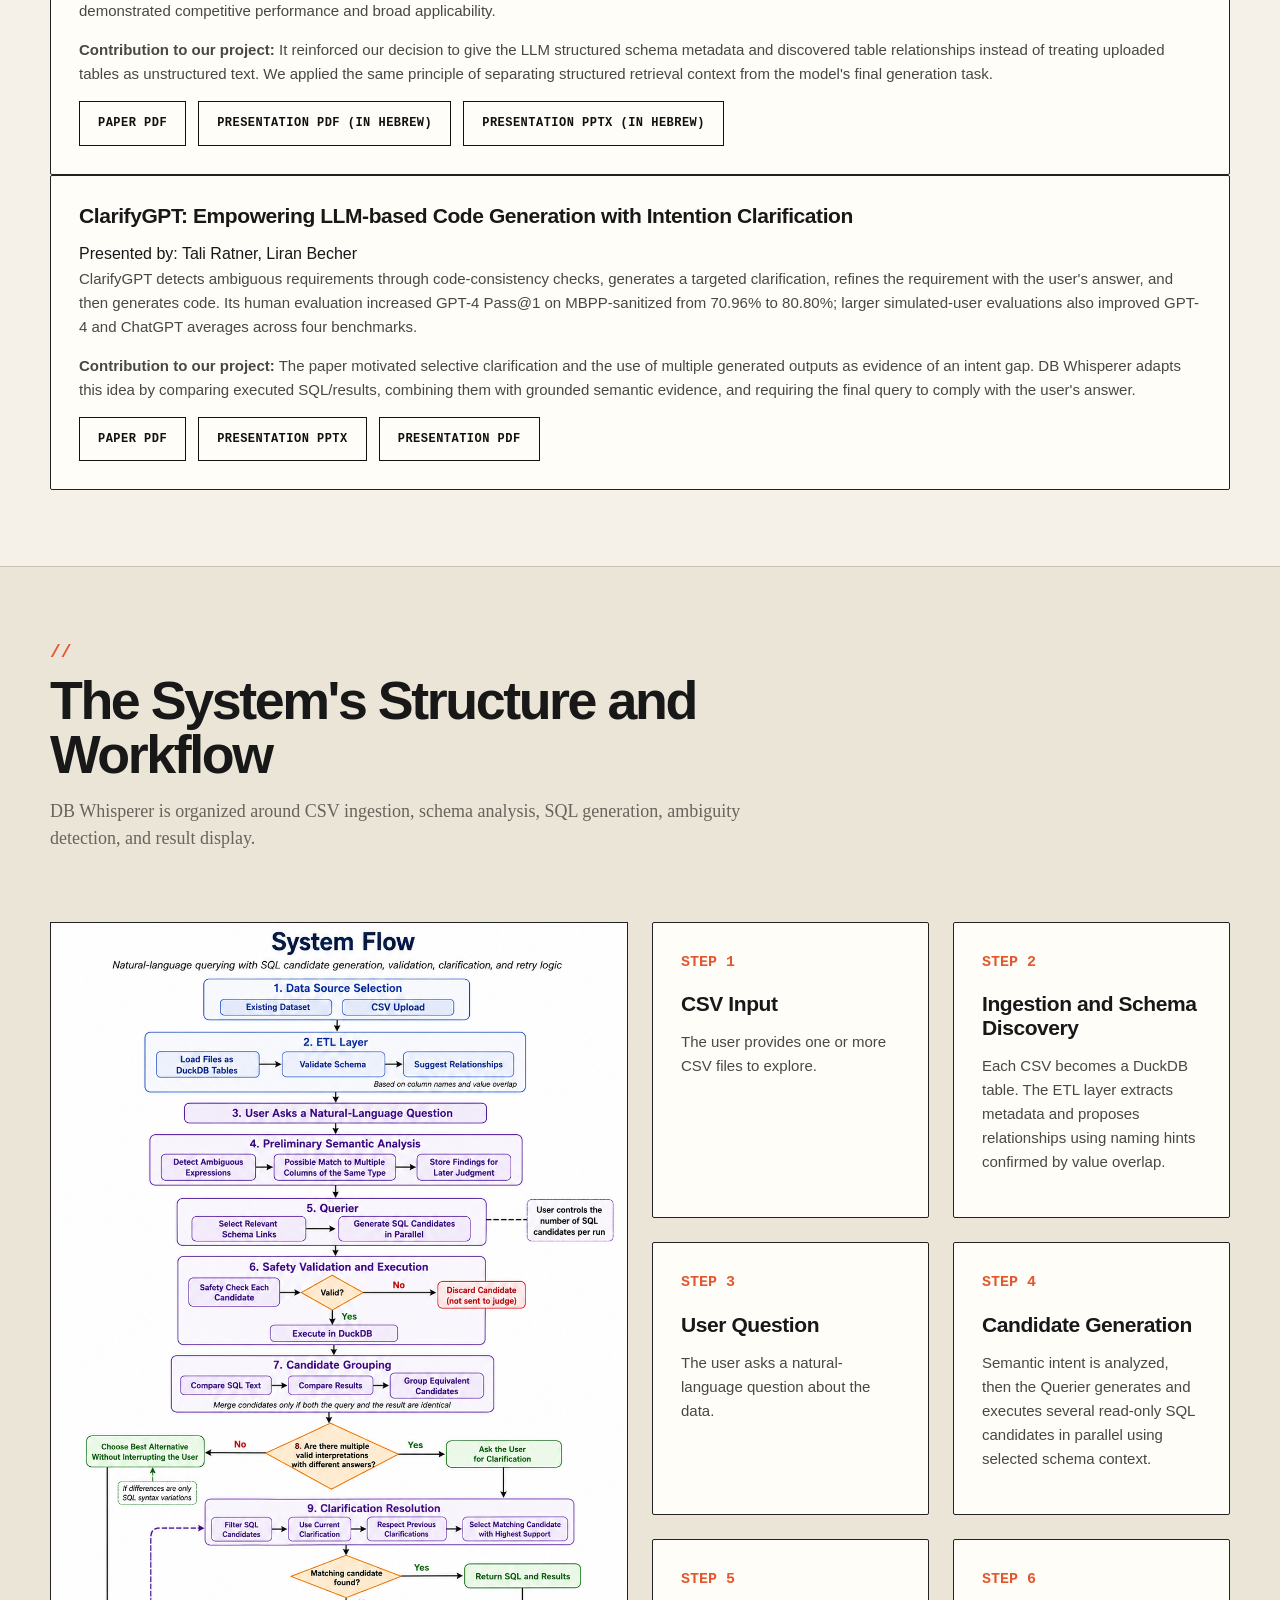
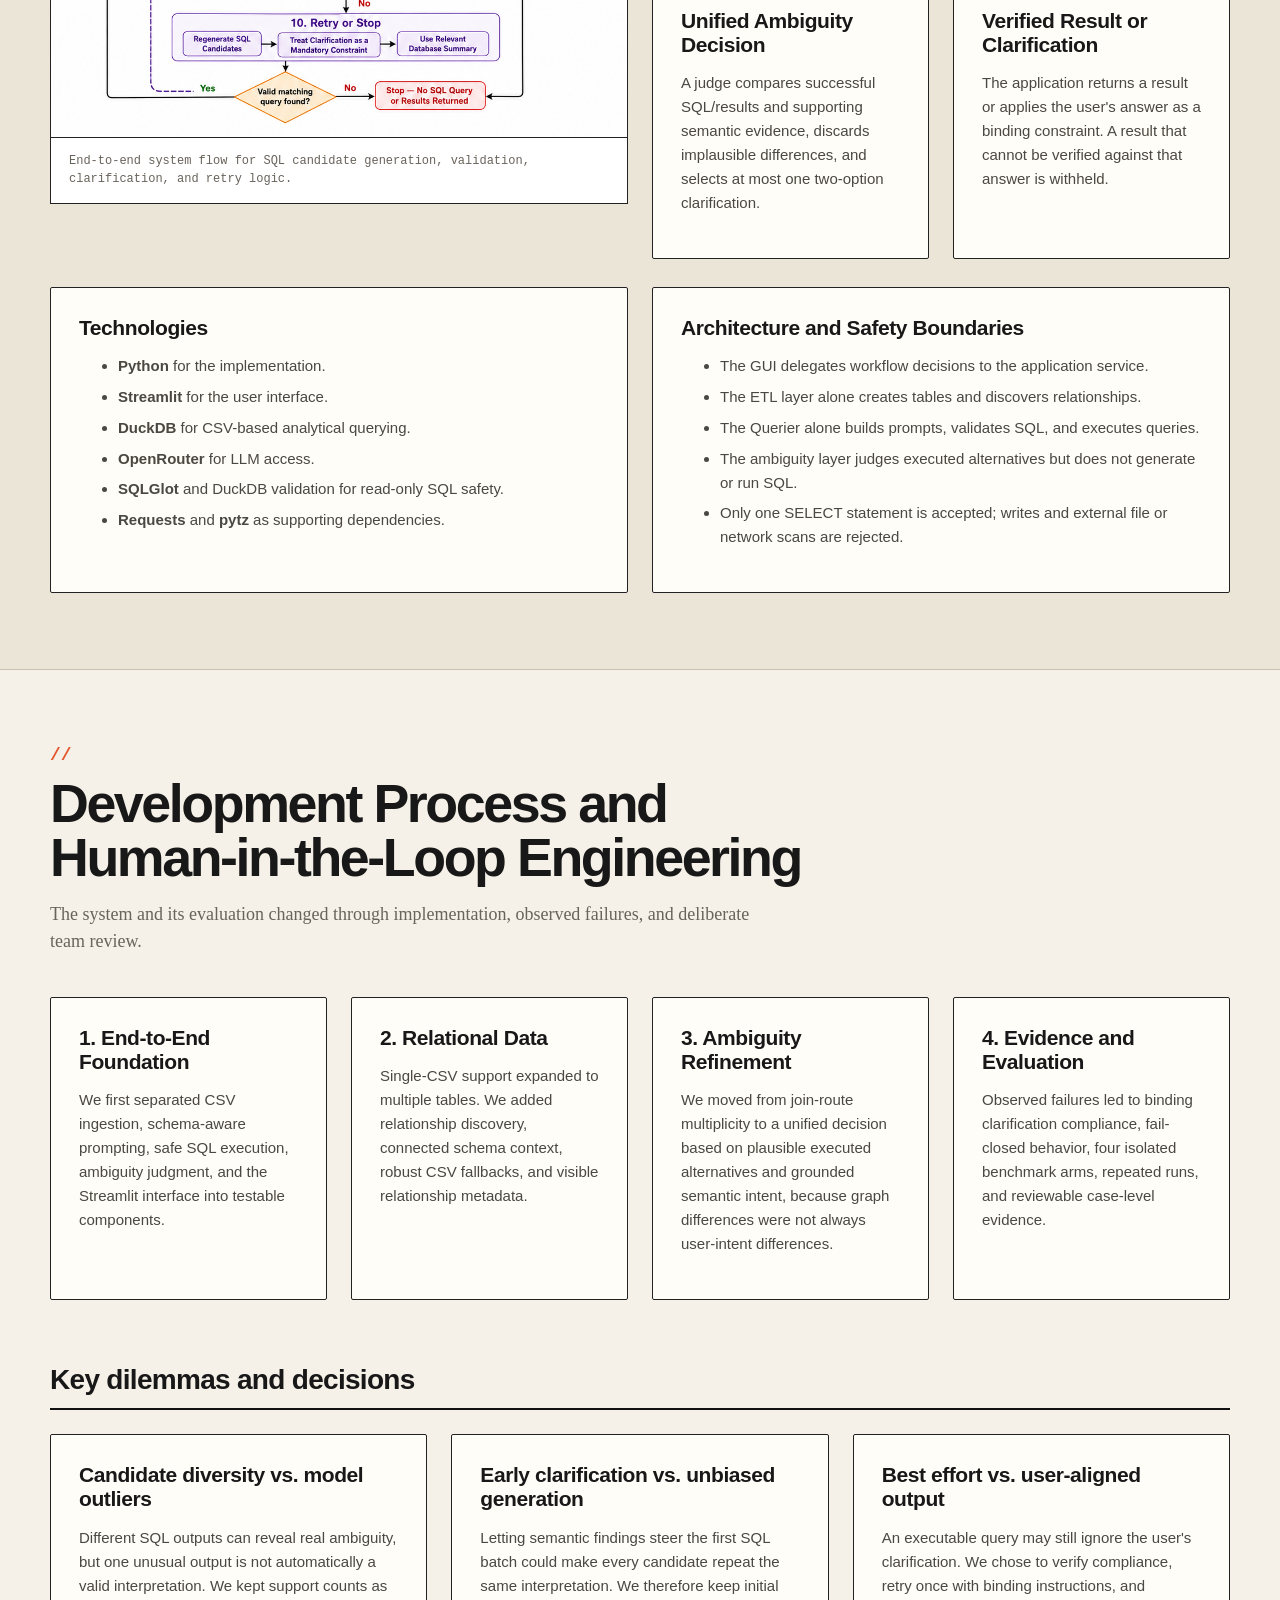
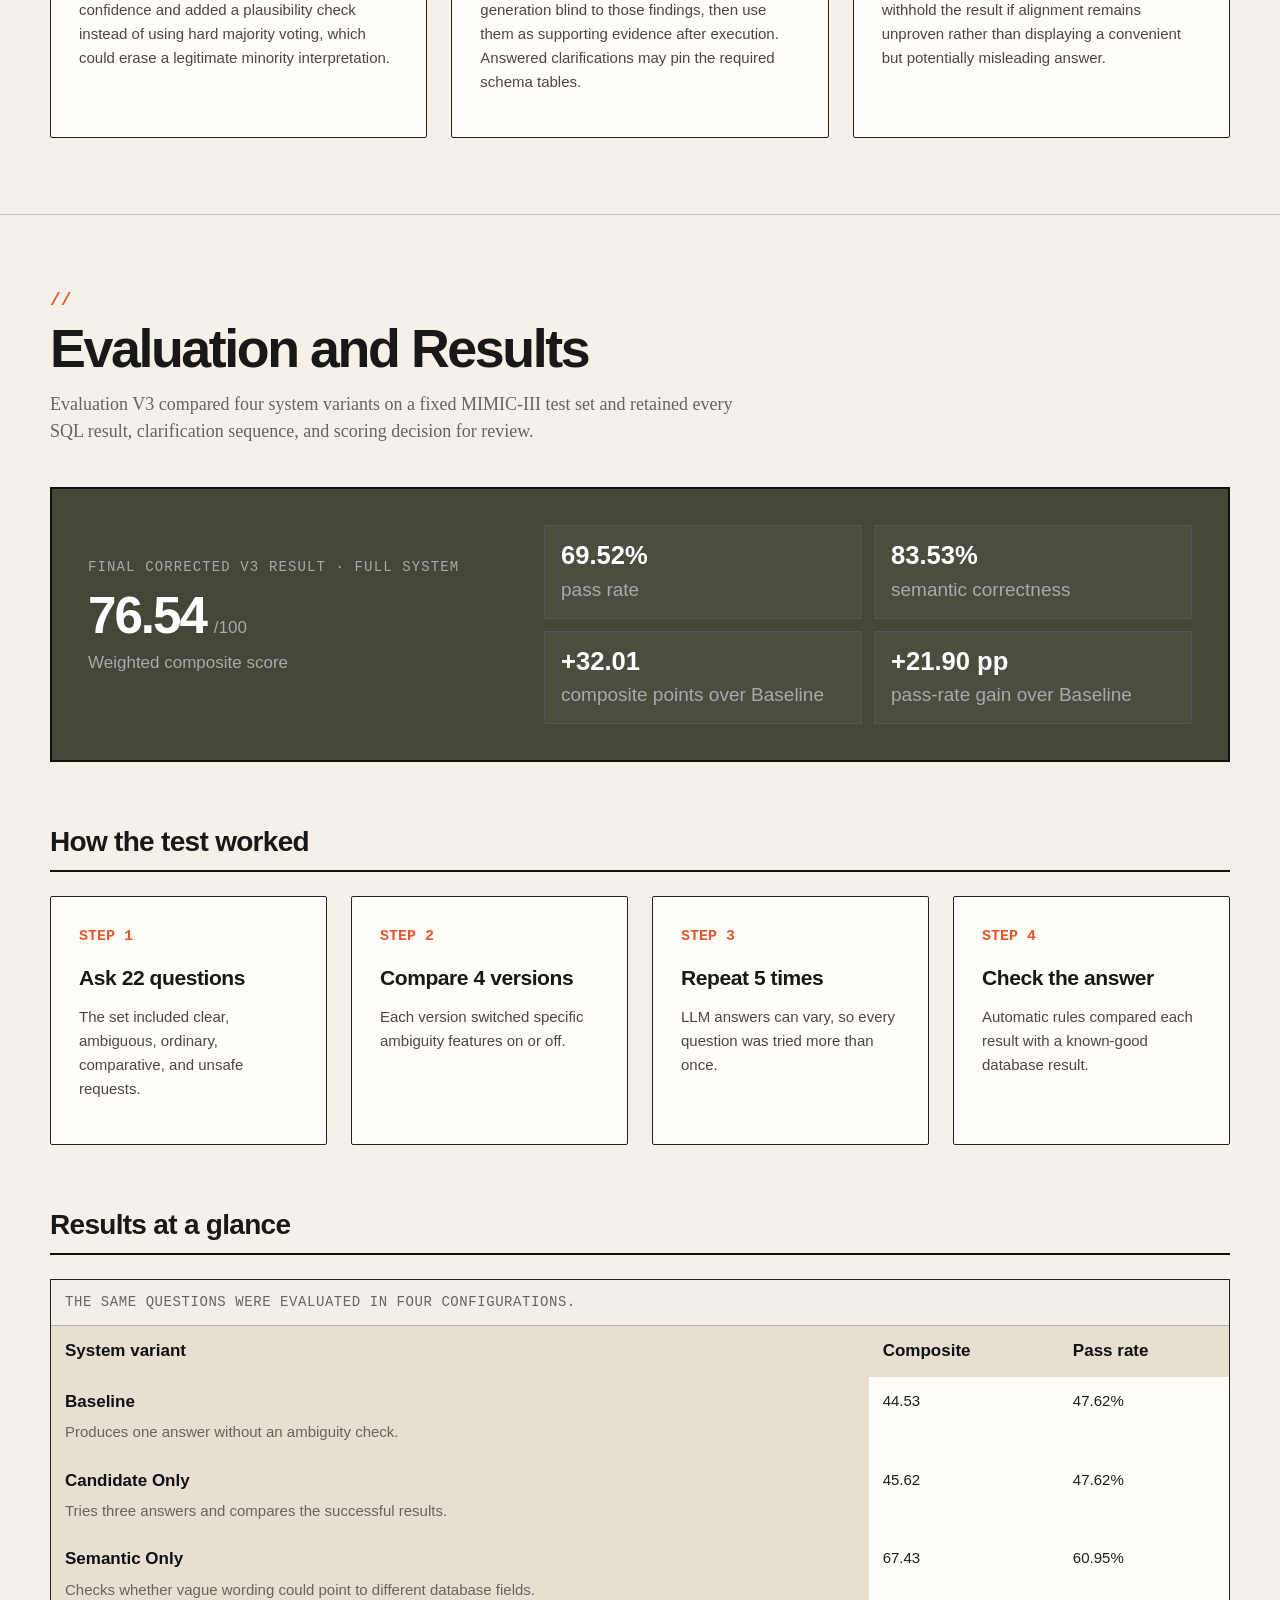
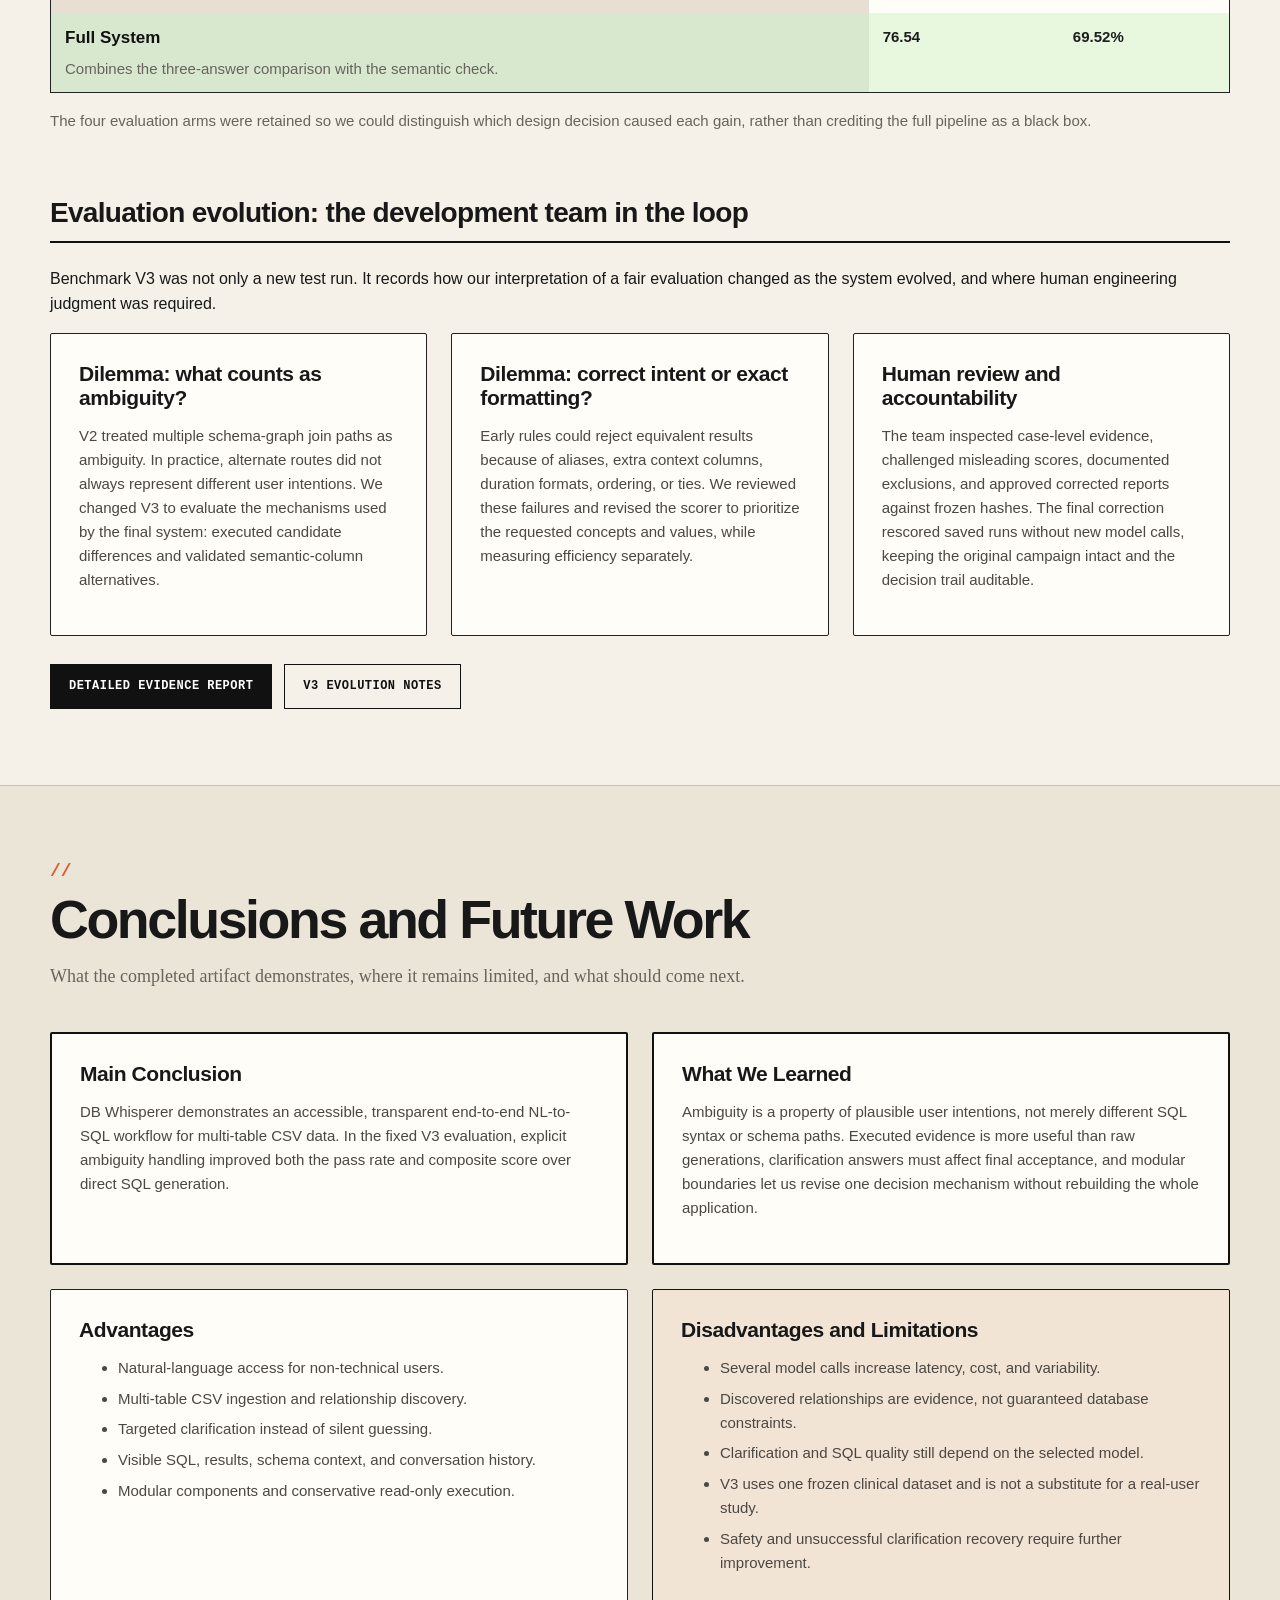
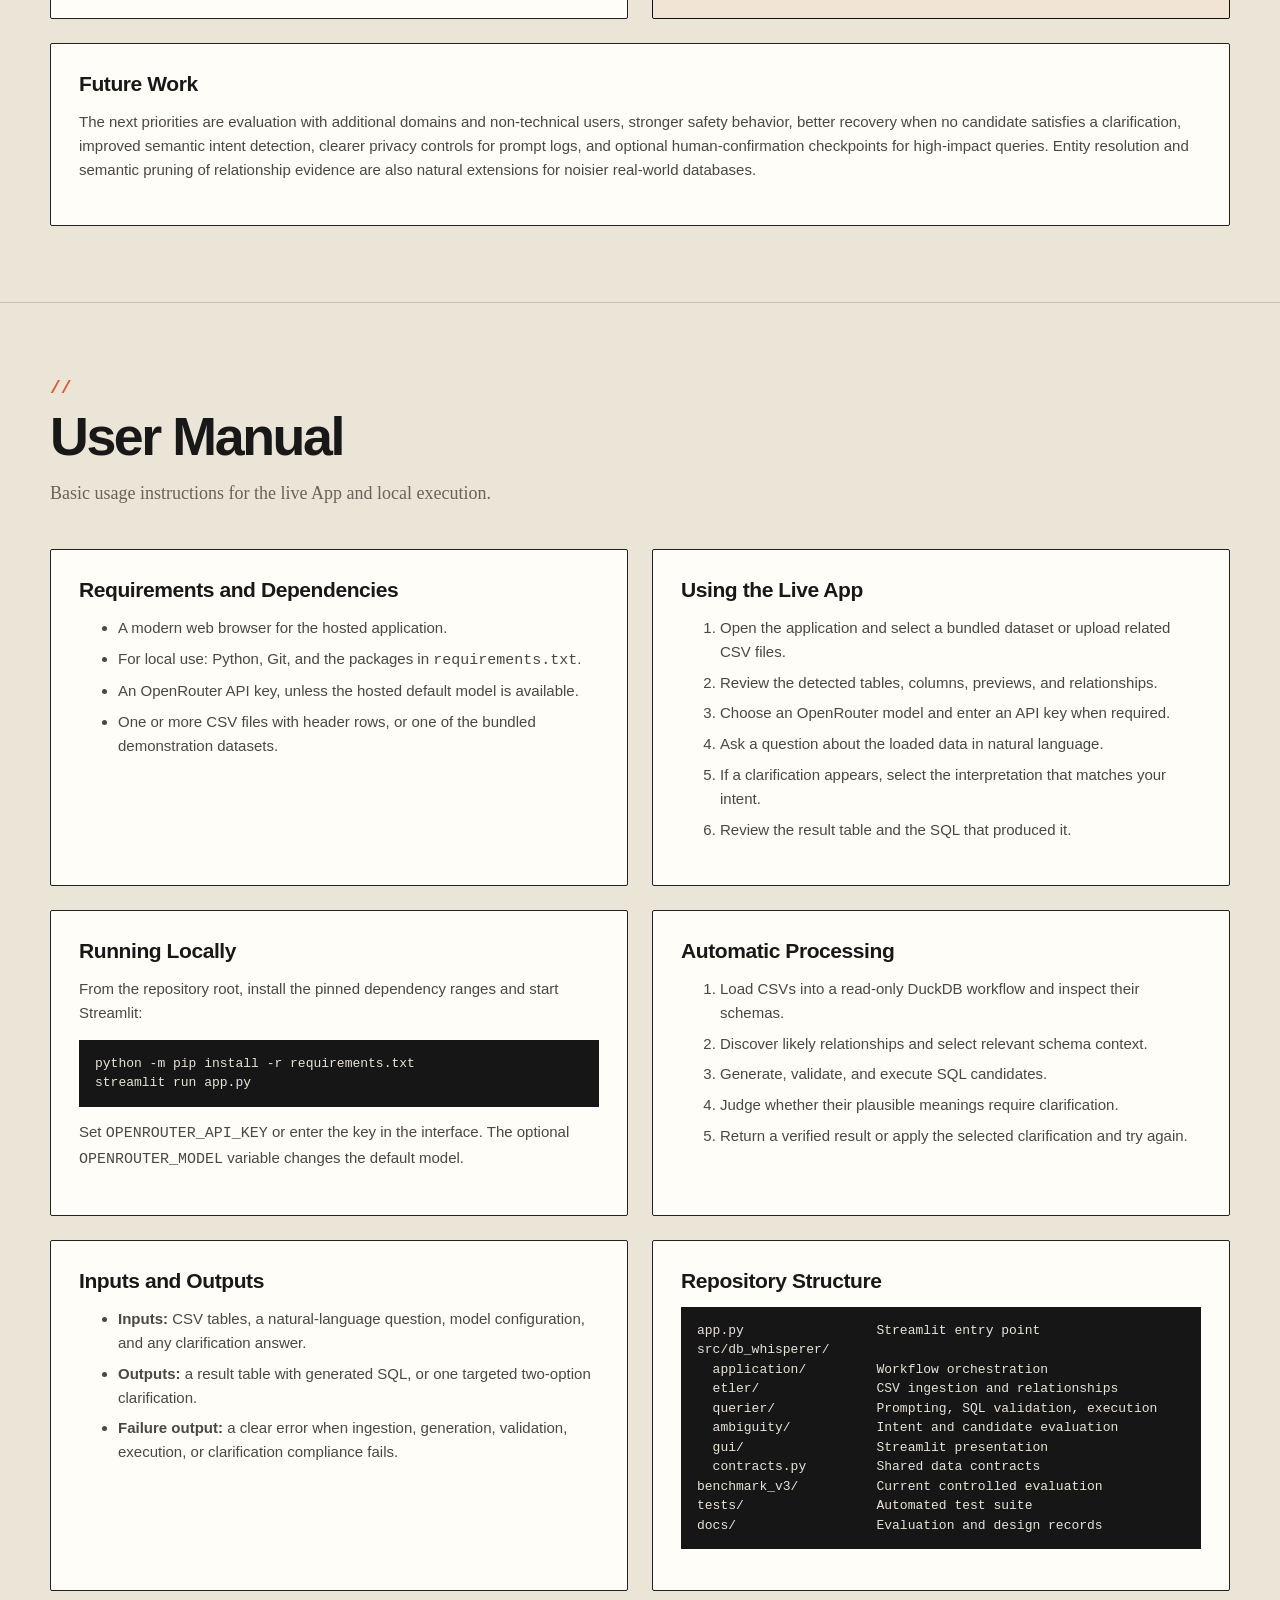
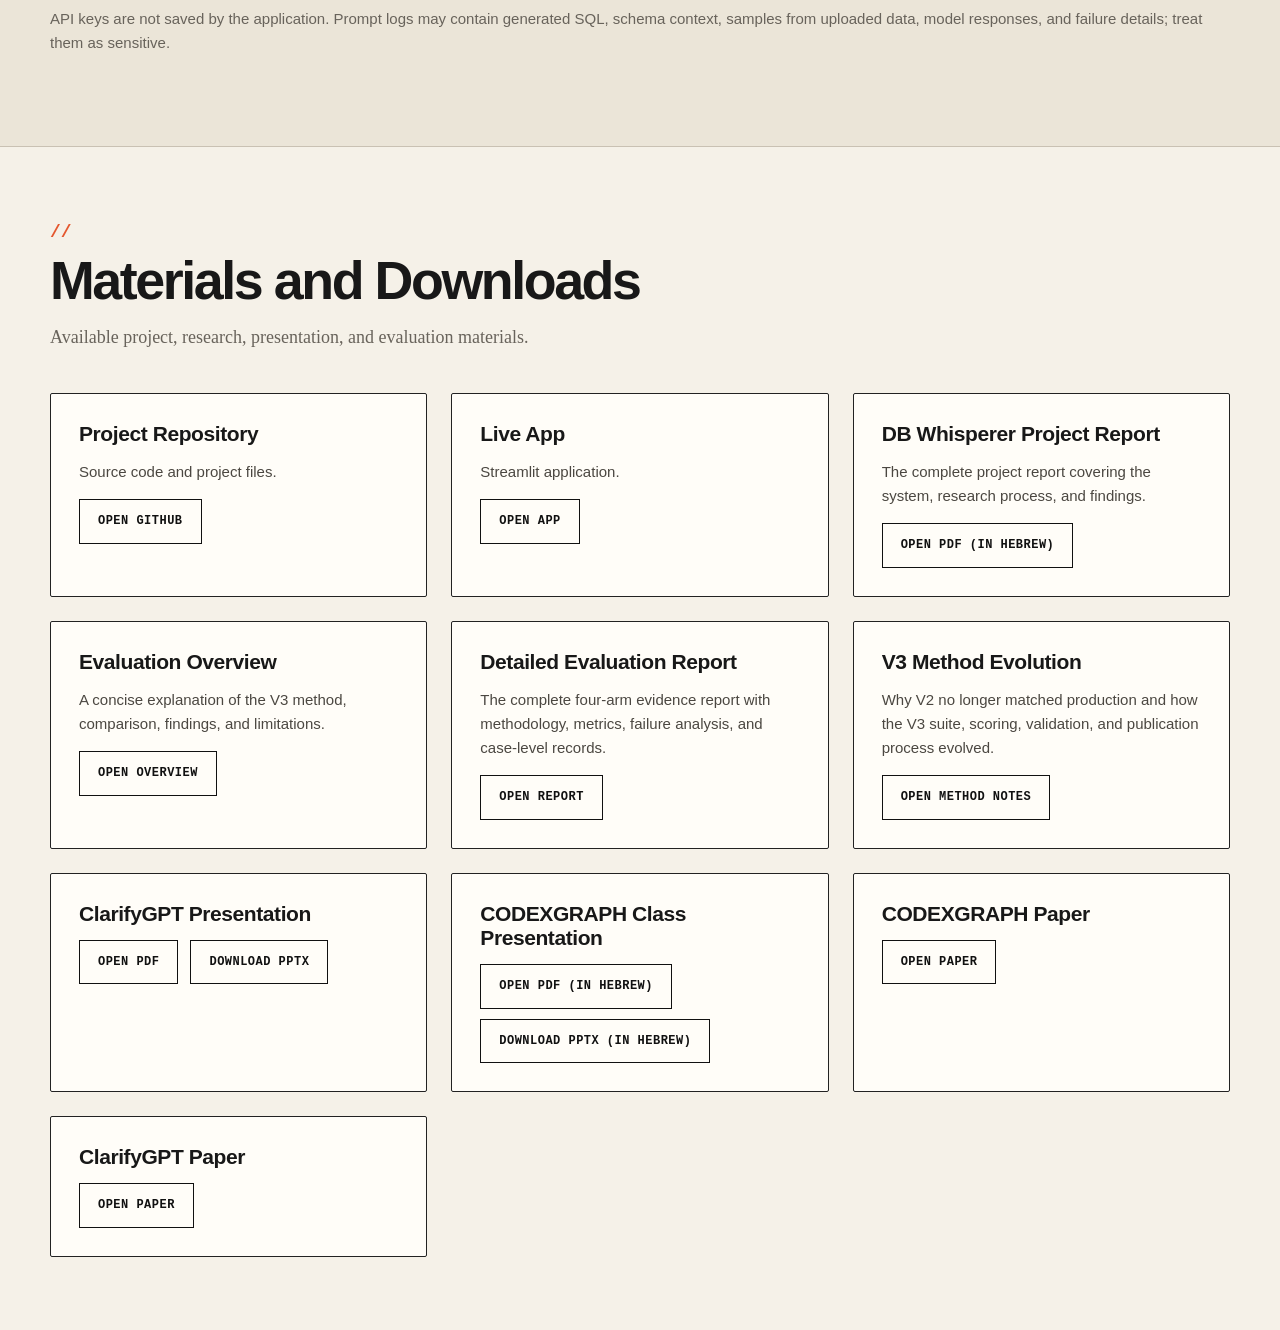
==== commit 97ffe40b: "updated report" ====
--- a/submission/DB_Whisperer_2026/index.htm
+++ b/submission/DB_Whisperer_2026/index.htm
@@ -5,592 +5,733 @@
   <meta name="viewport" content="width=device-width, initial-scale=1.0" />
   <title>DB Whisperer Project Site</title>
   <style>
-    :root {
-      --primary: #2563eb;
-      --primary-dark: #1e40af;
-      --accent: #06b6d4;
-      --accent-dark: #0891b2;
-      --bg: #f8fafc;
-      --bg-soft: #eff6ff;
-      --card: #ffffff;
-      --text: #1f2937;
-      --muted: #64748b;
-      --border: #dbeafe;
-      --shadow: 0 18px 45px rgba(30, 64, 175, 0.12);
-      --radius: 22px;
-    }
-
-    * { box-sizing: border-box; }
-    html { scroll-behavior: smooth; }
-
-    body {
-      margin: 0;
-      font-family: Inter, Arial, Helvetica, sans-serif;
-      color: var(--text);
-      background: linear-gradient(135deg, #eff6ff 0%, #ecfeff 45%, #ffffff 100%);
-      line-height: 1.6;
-    }
-
-    a { color: inherit; text-decoration: none; }
-
-    .site {
-      min-height: 100vh;
-    }
-
-    header {
-      position: sticky;
-      top: 0;
-      z-index: 20;
-      background: rgba(255, 255, 255, 0.82);
-      backdrop-filter: blur(12px);
-      border-bottom: 1px solid var(--border);
-    }
-
-    .nav {
-      max-width: 1180px;
-      margin: 0 auto;
-      padding: 16px 24px;
-      display: flex;
-      align-items: center;
-      justify-content: space-between;
-      gap: 18px;
-    }
-
-    .brand-title {
-      margin: 0;
-      font-size: 25px;
-      line-height: 1.1;
-      font-weight: 800;
-      background: linear-gradient(90deg, var(--primary), var(--accent));
-      -webkit-background-clip: text;
-      color: transparent;
-    }
-
-    .brand-subtitle {
-      margin: 3px 0 0;
-      font-size: 13px;
-      color: var(--muted);
-    }
-
-    nav {
-      display: flex;
-      flex-wrap: wrap;
-      justify-content: flex-end;
-      gap: 18px;
-      font-size: 14px;
-      font-weight: 650;
-      color: #475569;
-    }
-
-    nav a:hover { color: var(--primary); }
-
-    section {
-      padding: 76px 24px;
-    }
-
-    .container {
-      max-width: 1180px;
-      margin: 0 auto;
-    }
-
-    .hero {
-      padding: 92px 24px 72px;
-      text-align: center;
-    }
-
-    .hero h2 {
-      margin: 0 auto 18px;
-      max-width: 980px;
-      font-size: clamp(42px, 7vw, 78px);
-      line-height: 1.02;
-      font-weight: 900;
-      letter-spacing: -0.055em;
-      background: linear-gradient(90deg, var(--primary), var(--accent), var(--primary-dark));
-      -webkit-background-clip: text;
-      color: transparent;
-    }
-
-    .hero .subtitle {
-      margin: 0 0 28px;
-      font-size: clamp(18px, 2.5vw, 25px);
-      color: #475569;
-      font-weight: 550;
-    }
-
-    .hero-card {
-      max-width: 910px;
-      margin: 0 auto 26px;
-      padding: 30px;
-      border-radius: var(--radius);
-      border: 1px solid var(--border);
-      background: rgba(255, 255, 255, 0.78);
-      box-shadow: var(--shadow);
-    }
-
-    .hero-card p {
-      margin: 0;
-      font-size: 18px;
-      color: #334155;
-    }
-
-    .chips, .buttons {
-      display: flex;
-      flex-wrap: wrap;
-      justify-content: center;
-      gap: 12px;
-    }
-
-    .chip {
-      display: inline-flex;
-      align-items: center;
-      padding: 8px 15px;
-      border-radius: 999px;
-      background: #dbeafe;
-      color: #1d4ed8;
-      font-weight: 750;
-      font-size: 13px;
-      border: 1px solid #bfdbfe;
-    }
-
-    .chip:nth-child(even) {
-      background: #cffafe;
-      color: #0e7490;
-      border-color: #a5f3fc;
-    }
-
-    .button {
-      display: inline-flex;
-      align-items: center;
-      justify-content: center;
-      padding: 12px 18px;
-      border-radius: 12px;
-      font-weight: 800;
-      font-size: 14px;
-      border: 1px solid transparent;
-      background: var(--primary);
-      color: white;
-      transition: transform .18s ease, box-shadow .18s ease, background .18s ease;
-    }
-
-    .button:hover {
-      transform: translateY(-2px);
-      box-shadow: 0 12px 24px rgba(37, 99, 235, .18);
-      background: var(--primary-dark);
-    }
-
-    .button.secondary {
-      background: white;
-      color: var(--primary);
-      border-color: #bfdbfe;
-    }
-
-    .button.secondary:hover {
-      background: #eff6ff;
-    }
-
-    .section-soft {
-      background: rgba(255, 255, 255, 0.48);
-    }
-
-    .section-blue {
-      background: linear-gradient(120deg, rgba(239, 246, 255, .92), rgba(236, 254, 255, .92));
-    }
-
-    .section-title {
-      text-align: center;
-      margin: 0 0 44px;
-    }
-
-    .section-title h3 {
-      margin: 0 0 12px;
-      font-size: clamp(32px, 4vw, 46px);
-      line-height: 1.1;
-      letter-spacing: -0.03em;
-    }
-
-    .section-title p {
-      margin: 0 auto;
-      max-width: 780px;
-      color: var(--muted);
-      font-size: 17px;
-    }
-
-    .grid {
-      display: grid;
-      gap: 22px;
-    }
-
-    .grid-2 {
-      grid-template-columns: repeat(2, minmax(0, 1fr));
-    }
-
-    .grid-3 {
-      grid-template-columns: repeat(3, minmax(0, 1fr));
-    }
-
-    .grid-4 {
-      grid-template-columns: repeat(4, minmax(0, 1fr));
-    }
-
-    .card {
-      background: rgba(255, 255, 255, .86);
-      border: 1px solid var(--border);
-      border-radius: var(--radius);
-      box-shadow: 0 10px 28px rgba(30, 64, 175, .08);
-      padding: 26px;
-      transition: transform .18s ease, box-shadow .18s ease, border-color .18s ease;
-    }
-
-    .card:hover {
-      transform: translateY(-3px);
-      border-color: #93c5fd;
-      box-shadow: 0 18px 45px rgba(30, 64, 175, .14);
-    }
-
-    .card h4 {
-      margin: 0 0 12px;
-      font-size: 22px;
-      line-height: 1.18;
-      color: var(--primary-dark);
-    }
-
-    .card p {
-      margin: 0 0 14px;
-      color: #475569;
-    }
-
-    .card p:last-child {
-      margin-bottom: 0;
-    }
-
-    .member {
-      text-align: center;
-      min-height: 190px;
-    }
-
-    .avatar {
-      width: 78px;
-      height: 78px;
-      margin: 0 auto 16px;
-      border-radius: 999px;
-      display: grid;
-      place-items: center;
-      color: white;
-      font-size: 29px;
-      font-weight: 900;
-      background: linear-gradient(135deg, var(--primary), var(--accent));
-      box-shadow: 0 12px 30px rgba(37, 99, 235, .2);
-    }
-
-    .member h4 {
-      color: var(--text);
-      font-size: 20px;
-    }
-
-    .paper-card h4 {
-      color: var(--primary-dark);
-      min-height: 64px;
-    }
-
-    .paper-meta {
-      margin-bottom: 16px;
-      color: var(--accent-dark);
-      font-weight: 750;
-      font-size: 14px;
-    }
-
-    .flow-card {
-      text-align: center;
-    }
-
-    .architecture-figure {
-      margin: 0 0 34px;
-      padding: 14px 14px 12px;
-      overflow: hidden;
-      border: 1px solid var(--border);
-      border-radius: var(--radius);
-      background: rgba(255, 255, 255, .9);
-      box-shadow: var(--shadow);
-    }
-
-    .system-flow-figure {
-      max-width: 760px;
-      margin-inline: auto;
-    }
-
-    .materials-center-card {
-      grid-column: 2;
-    }
-
-    .architecture-figure a {
-      display: block;
-      overflow: hidden;
-      border-radius: 15px;
-      background: #f8fbff;
-    }
-
-    .architecture-figure img {
-      display: block;
-      width: 100%;
-      height: auto;
-      transition: transform .2s ease;
-    }
-
-    .architecture-figure a:hover img {
-      transform: scale(1.006);
-    }
-
-    .architecture-figure figcaption {
-      margin: 12px 8px 2px;
-      color: var(--muted);
-      font-size: 14px;
-      text-align: center;
-    }
-
-    .step-num {
-      width: 58px;
-      height: 58px;
-      margin: 0 auto 17px;
-      display: grid;
-      place-items: center;
-      border-radius: 999px;
-      color: white;
-      background: linear-gradient(135deg, var(--primary), var(--accent));
-      font-size: 22px;
-      font-weight: 900;
-    }
-
-    .split {
-      display: grid;
-      grid-template-columns: 1fr 1fr;
-      gap: 26px;
-    }
-
-    ul {
-      margin: 0;
-      padding-left: 20px;
-      color: #475569;
-    }
-
-    li { margin-bottom: 9px; }
-
-    .code {
-      background: #0f172a;
-      color: #e2e8f0;
-      border-radius: 16px;
-      padding: 18px;
-      overflow-x: auto;
-      font-family: Consolas, Monaco, monospace;
-      font-size: 14px;
-      margin: 14px 0 0;
-    }
-
-    .callout {
-      background: #ecfdf5;
-      border-color: #bbf7d0;
-    }
-
-    .warning {
-      background: #fff7ed;
-      border-color: #fed7aa;
-    }
-
-    .highlight-card {
-      background: #ffffff;
-      border: 2px solid var(--primary);
-      box-shadow: 0 16px 36px rgba(30, 64, 175, .16);
-    }
-
-    .evaluation-hero {
-      display: grid;
-      grid-template-columns: minmax(240px, .72fr) 1.28fr;
-      gap: 28px;
-      align-items: center;
-      padding: 34px;
-      border-radius: var(--radius);
-      color: white;
-      background: linear-gradient(135deg, var(--primary-dark), var(--primary) 62%, var(--accent-dark));
-      box-shadow: var(--shadow);
-    }
-
-    .evaluation-kicker {
-      margin: 0 0 8px;
-      color: #bfdbfe;
-      font-size: 13px;
-      font-weight: 850;
-      letter-spacing: .08em;
-      text-transform: uppercase;
-    }
-
-    .evaluation-score {
-      display: flex;
-      align-items: baseline;
-      gap: 8px;
-      margin: 0;
-    }
-
-    .evaluation-score strong {
-      font-size: clamp(62px, 9vw, 96px);
-      line-height: .95;
-      letter-spacing: -.06em;
-    }
-
-    .evaluation-score span {
-      color: #bfdbfe;
-      font-size: 24px;
-      font-weight: 800;
-    }
-
-    .evaluation-score-label {
-      margin: 12px 0 0;
-      color: #e0f2fe;
-      font-weight: 750;
-    }
-
-    .evaluation-metrics {
-      display: grid;
-      grid-template-columns: repeat(2, minmax(0, 1fr));
-      gap: 12px;
-    }
-
-    .evaluation-metric {
-      padding: 18px;
-      border: 1px solid rgba(255,255,255,.2);
-      border-radius: 15px;
-      background: rgba(255,255,255,.1);
-    }
-
-    .evaluation-metric strong {
-      display: block;
-      font-size: 27px;
-      line-height: 1.1;
-    }
-
-    .evaluation-metric span {
-      display: block;
-      margin-top: 6px;
-      color: #dbeafe;
-      font-size: 13px;
-    }
-
-    .evaluation-note {
-      margin: 18px 0 0;
-      color: var(--muted);
-      text-align: center;
-    }
-
-    .evaluation-heading {
-      margin: 52px 0 20px;
-      font-size: 28px;
-      line-height: 1.2;
-    }
-
-    .evaluation-steps .card { padding: 20px; }
-
-    .evaluation-steps .step-num {
-      width: 42px;
-      height: 42px;
-      margin: 0 0 14px;
-      font-size: 18px;
-    }
-
-    .variant-description {
-      display: block;
-      margin-top: 5px;
-      color: var(--muted);
-      font-size: 13px;
-      font-weight: 500;
-    }
-
-    .score-table-wrap {
-      overflow-x: auto;
-      border: 1px solid var(--border);
-      border-radius: 16px;
-      background: white;
-      box-shadow: 0 10px 28px rgba(30, 64, 175, .07);
-    }
-
-    .score-table {
-      width: 100%;
-      min-width: 680px;
-      border-collapse: collapse;
-    }
-
-    .score-table caption {
-      padding: 18px 20px 10px;
-      color: var(--muted);
-      text-align: left;
-    }
-
-    .score-table th,
-    .score-table td {
-      padding: 14px 18px;
-      border-bottom: 1px solid var(--border);
-      text-align: left;
-      vertical-align: top;
-    }
-
-    .score-table th {
-      color: var(--primary-dark);
-      background: var(--bg-soft);
-    }
-
-    .score-table tbody tr:last-child th,
-    .score-table tbody tr:last-child td {
-      border-bottom: 0;
-    }
-
-    .footer {
-      padding: 62px 24px;
-      color: white;
-      background: linear-gradient(90deg, var(--primary-dark), var(--primary), var(--accent-dark));
-      text-align: center;
-    }
-
-    .footer h3 {
-      margin: 0 0 10px;
-      font-size: 32px;
-    }
-
-    .footer p {
-      margin: 0 0 26px;
-      color: #dbeafe;
-    }
-
-    .footer .button {
-      background: white;
-      color: var(--primary-dark);
-    }
-
-    .footer-note {
-      margin-top: 34px;
-      padding-top: 24px;
-      border-top: 1px solid rgba(255,255,255,.25);
-      color: #dbeafe;
-      font-size: 14px;
-    }
-
-    @media (max-width: 920px) {
-      header { position: static; }
-      .nav { flex-direction: column; align-items: flex-start; }
-      nav { justify-content: flex-start; }
-      .grid-4 { grid-template-columns: repeat(2, minmax(0, 1fr)); }
-      .grid-3, .grid-2, .split { grid-template-columns: 1fr; }
-      .materials-center-card { grid-column: auto; }
-      .evaluation-hero { grid-template-columns: 1fr; }
-      section { padding: 58px 18px; }
-      .hero { padding-top: 64px; }
-    }
-
-    @media (max-width: 560px) {
-      .grid-4 { grid-template-columns: 1fr; }
-      .evaluation-metrics { grid-template-columns: 1fr; }
-      .evaluation-hero { padding: 25px; }
-      .hero-card { padding: 22px; }
-      .card { padding: 22px; }
-      nav { gap: 12px; font-size: 13px; }
-    }
-  </style>
+:root {
+  --primary: #111827;
+  --primary-dark: #000000;
+  --accent: #e4572e;
+  --accent-dark: #b83b1d;
+
+  --bg: #f5f1e8;
+  --bg-soft: #ebe5d8;
+  --card: #fffdf8;
+  --text: #181818;
+  --muted: #68635b;
+  --border: #181818;
+
+  --shadow: none;
+  --radius: 2px;
+}
+
+* {
+  box-sizing: border-box;
+}
+
+html {
+  scroll-behavior: smooth;
+}
+
+body {
+  margin: 0;
+  background: var(--bg);
+  color: var(--text);
+  font-family: "Arial", "Helvetica Neue", sans-serif;
+  line-height: 1.55;
+}
+
+img {
+  max-width: 100%;
+  height: auto;
+  display: block;
+}
+
+a {
+  color: inherit;
+  text-decoration: none;
+}
+
+h1,
+h2,
+h3,
+h4,
+p,
+figure,
+ul,
+ol,
+li {
+  margin-top: 0;
+}
+
+figure {
+  margin: 0;
+}
+
+ul,
+ol {
+  margin: 0 0 1em 1.4em;
+  padding-left: 1.2em;
+}
+
+li + li {
+  margin-top: 0.45em;
+}
+
+section {
+  padding: 76px 24px;
+  border-bottom: 1px solid #c9c1b3;
+}
+
+.container {
+  width: 100%;
+  max-width: 1180px;
+  margin-inline: auto;
+}
+
+.grid,
+.split {
+  display: grid;
+  gap: 24px;
+  align-items: start;
+}
+
+#system .grid {
+  grid-auto-flow: row;
+}
+
+#system .grid > .grid {
+  margin-top: 0;
+}
+
+.grid-2 {
+  grid-template-columns: repeat(2, minmax(0, 1fr));
+}
+
+.grid-3 {
+  grid-template-columns: repeat(3, minmax(0, 1fr));
+}
+
+.grid-4 {
+  grid-template-columns: repeat(4, minmax(0, 1fr));
+}
+
+.split {
+  grid-template-columns: repeat(2, minmax(0, 1fr));
+}
+
+.site {
+  min-height: 100vh;
+}
+
+header {
+  position: sticky;
+  top: 0;
+  z-index: 20;
+  background: #111;
+  border-bottom: 0;
+  backdrop-filter: none;
+}
+
+.nav {
+  width: 100%;
+  max-width: 1180px;
+  margin-inline: auto;
+  padding: 14px 24px;
+  display: flex;
+  align-items: center;
+  justify-content: space-between;
+  gap: 24px;
+}
+
+.nav > div {
+  min-width: 0;
+}
+
+.brand-title {
+  margin: 0;
+  color: white;
+  background: none;
+  -webkit-background-clip: initial;
+  font-size: 22px;
+  letter-spacing: -0.02em;
+  line-height: 1.1;
+}
+
+.brand-subtitle {
+  margin: 3px 0 0;
+  color: #aaa;
+  font-family: Consolas, Monaco, monospace;
+  font-size: 11px;
+  text-transform: uppercase;
+  letter-spacing: 0.08em;
+  line-height: 1.4;
+}
+
+nav {
+  display: flex;
+  flex-wrap: wrap;
+  justify-content: flex-end;
+  align-items: center;
+  gap: 10px 18px;
+  font-family: Consolas, Monaco, monospace;
+  font-size: 12px;
+  font-weight: 500;
+  text-transform: uppercase;
+  letter-spacing: 0.05em;
+  color: #ddd;
+}
+
+nav a {
+  display: inline-block;
+  padding-bottom: 4px;
+  border-bottom: 1px solid transparent;
+  color: #ddd;
+  transition: color 0.15s ease, border-color 0.15s ease;
+}
+
+nav a:hover,
+nav a:focus-visible {
+  color: white;
+  border-bottom-color: var(--accent);
+}
+
+.hero {
+  min-height: 560px;
+  display: flex;
+  align-items: center;
+  text-align: left;
+  padding: 68px 24px 52px;
+}
+
+.hero .container {
+  width: 100%;
+}
+
+.hero h2 {
+  max-width: 980px;
+  margin: 0 0 20px;
+  color: var(--text);
+  background: none;
+  -webkit-background-clip: initial;
+
+  font-size: clamp(52px, 5vw, 82px);
+  font-weight: 800;
+  line-height: 0.97;
+  letter-spacing: -0.065em;
+}
+
+.hero .subtitle {
+  max-width: 780px;
+  margin: 0 0 32px;
+
+  font-family: Georgia, "Times New Roman", serif;
+  font-size: clamp(20px, 2.1vw, 29px);
+  font-weight: 400;
+  line-height: 1.35;
+  color: #3f3c37;
+}
+
+.hero-card {
+  max-width: 820px;
+  margin: 0 0 28px;
+  padding: 0 0 0 24px;
+
+  border: 0;
+  border-left: 5px solid var(--accent);
+  border-radius: 0;
+  background: transparent;
+  box-shadow: none;
+}
+
+.hero-card p {
+  margin: 0;
+  color: #44403a;
+  font-size: 17px;
+  line-height: 1.6;
+}
+
+.section-title {
+  max-width: 760px;
+  margin: 0 0 42px;
+  text-align: left;
+}
+
+.section-title h3 {
+  position: relative;
+  margin: 0 0 16px;
+
+  font-size: clamp(38px, 4.2vw, 58px);
+  line-height: 1;
+  letter-spacing: -0.045em;
+}
+
+.section-title h3::before {
+  content: "//";
+  display: block;
+  margin-bottom: 13px;
+
+  color: var(--accent);
+  font-family: Consolas, Monaco, monospace;
+  font-size: 18px;
+  letter-spacing: 0;
+}
+
+.section-title p {
+  margin: 0;
+  max-width: 700px;
+
+  color: var(--muted);
+  font-family: Georgia, "Times New Roman", serif;
+  font-size: 18px;
+  line-height: 1.5;
+}
+
+.section-soft,
+.section-blue {
+  background: var(--bg-soft);
+}
+
+.card {
+  height: 100%;
+  padding: 28px;
+  border: 1px solid #222;
+  border-radius: 2px;
+  background: var(--card);
+  box-shadow: none;
+  transition: transform 0.15s ease, background 0.15s ease;
+}
+
+.card:hover {
+  transform: translate(-4px, -4px);
+  border-color: #222;
+  background: #ffffff;
+  box-shadow: 6px 6px 0 #222;
+}
+
+.card h4 {
+  margin: 0 0 14px;
+  color: var(--text);
+  font-size: 21px;
+  line-height: 1.15;
+  letter-spacing: -0.02em;
+}
+
+.card p,
+.card li,
+.card ul,
+.card ol {
+  color: #4b4741;
+  font-size: 15px;
+  line-height: 1.6;
+}
+
+.chips,
+.buttons {
+  display: flex;
+  flex-wrap: wrap;
+  align-items: flex-start;
+  justify-content: flex-start;
+  gap: 10px 12px;
+}
+
+.chip,
+.chip:nth-child(even) {
+  width: auto;
+  flex: 0 0 auto;
+  padding: 8px 12px;
+  border: 1px solid #111;
+  border-radius: 0;
+  background: transparent;
+  color: #111;
+  font-family: Consolas, Monaco, monospace;
+  font-size: 12px;
+  text-transform: uppercase;
+  letter-spacing: 0.04em;
+}
+
+.chip h4 {
+  margin: 0;
+  font-size: 12px;
+  line-height: 1.2;
+  font-weight: 700;
+}
+
+.button {
+  display: inline-flex;
+  align-items: center;
+  justify-content: center;
+  padding: 12px 18px;
+  border: 1px solid #111;
+  border-radius: 0;
+  background: #111;
+  color: white;
+  font-family: Consolas, Monaco, monospace;
+  font-size: 12px;
+  font-weight: 600;
+  text-transform: uppercase;
+  letter-spacing: 0.04em;
+  box-shadow: none;
+}
+
+.button:hover {
+  transform: none;
+  background: var(--accent);
+  border-color: var(--accent);
+  box-shadow: none;
+}
+
+.button.secondary {
+  background: transparent;
+  border-color: #111;
+  color: #111;
+}
+
+.button.secondary:hover {
+  background: #111;
+  color: white;
+}
+
+.step-num {
+  width: auto;
+  height: auto;
+  margin: 0 0 18px;
+  display: block;
+  border-radius: 0;
+  background: transparent;
+  color: var(--accent);
+  font-family: Consolas, Monaco, monospace;
+  font-size: 15px;
+  font-weight: 700;
+  text-align: left;
+}
+
+.step-num::before {
+  content: "STEP ";
+}
+
+.flow-card {
+  text-align: left;
+}
+
+.architecture-figure {
+  width: 100%;
+  max-width: 100%;
+  padding: 0;
+  border: 1px solid #222;
+  border-radius: 0;
+  background: white;
+  box-shadow: none;
+  overflow: hidden;
+}
+
+.architecture-figure a,
+.architecture-figure img {
+  display: block;
+  width: 100%;
+  max-width: 100%;
+  height: auto;
+}
+
+.architecture-figure a {
+  border-radius: 0;
+}
+
+.architecture-figure figcaption {
+  margin: 0;
+  padding: 14px 18px;
+  border-top: 1px solid #222;
+  color: var(--muted);
+  font-family: Consolas, Monaco, monospace;
+  font-size: 12px;
+  text-align: left;
+}
+
+.evaluation-heading {
+  margin: 64px 0 24px;
+  font-size: 28px;
+  line-height: 1.15;
+  letter-spacing: -0.025em;
+  border-bottom: 2px solid #111;
+  padding-bottom: 12px;
+}
+
+.evaluation-hero {
+  display: grid;
+  grid-template-columns: 0.8fr 1.2fr;
+  gap: 24px;
+  padding: 36px;
+  border: 2px solid #111;
+  border-radius: 0;
+  background: #444637;
+  box-shadow: none;
+  align-items: center;
+}
+
+.evaluation-hero > div {
+  min-width: 0;
+}
+
+.evaluation-kicker {
+  margin: 0 0 12px;
+  color: #aaa;
+  font-family: Consolas, Monaco, monospace;
+  font-size: 14px;
+  letter-spacing: 0.08em;
+  text-transform: uppercase;
+}
+
+.evaluation-score {
+  display: flex;
+  align-items: baseline;
+  gap: 8px;
+  margin: 0;
+}
+
+.evaluation-score strong {
+  color: white;
+  font-size: clamp(2.4rem, 4vw, 4rem);
+  line-height: 1;
+  letter-spacing: -0.04em;
+}
+
+.evaluation-score span,
+.evaluation-score-label {
+  color: #aaa;
+  font-size: 17px;
+}
+
+.evaluation-score-label {
+  margin-top: 8px;
+  display: block;
+}
+
+.evaluation-metrics {
+  display: grid;
+  grid-template-columns: repeat(2, minmax(0, 1fr));
+  gap: 12px;
+}
+
+.evaluation-metric {
+  display: flex;
+  flex-direction: column;
+  justify-content: center;
+  gap: 6px;
+  min-height: 88px;
+  padding: 14px 16px;
+  border: 1px solid #555;
+  border-radius: 0;
+  background: rgba(255, 255, 255, 0.04);
+  color: white;
+}
+
+.evaluation-metric strong {
+  color: white;
+  font-size: clamp(1.1rem, 2vw, 1.8rem);
+  line-height: 1.2;
+}
+
+.evaluation-metric span {
+  color: #aaa;
+  font-size: 19px;  
+  line-height: 1.4;
+}
+
+.score-table-wrap {
+  overflow-x: auto;
+  border: 1px solid #222;
+  border-radius: 0;
+  box-shadow: none;
+  background: #fffdf8;
+}
+
+.score-table {
+  width: 100%;
+  min-width: 640px;
+  border-collapse: collapse;
+  font-size: 15px;
+}
+
+.score-table caption {
+  padding: 12px 14px;
+  text-align: left;
+  color: var(--muted);
+  font-family: Consolas, Monaco, monospace;
+  font-size: 14px;
+  letter-spacing: 0.04em;
+  text-transform: uppercase;
+  background: #f3efe8;
+  border-bottom: 1px solid #bbb3a6;
+}
+
+.score-table th,
+.score-table td {
+  border-color: #bbb3a6;
+  padding: 12px 14px;
+  vertical-align: top;
+  text-align: left;
+}
+
+.score-table th {
+  background: #e6dfd2;
+  color: #111;
+  font-size: 17px;
+}
+
+.score-table td {
+  color: #1d1d1d;
+  background: #fffdf8;
+}
+
+.score-table tbody tr:hover {
+  background: #f4eee4;
+}
+
+.score-table th[scope="row"] {
+  font-weight: 700;
+}
+
+.variant-description {
+  display: block;
+  margin-top: 6px;
+  color: var(--muted);
+  font-size: 15px;
+  line-height: 1.5;
+  font-weight: 400;
+}
+
+.evaluation-note {
+  margin-top: 16px;
+  color: var(--muted);
+  font-size: 15px;
+  line-height: 1.6;
+}
+
+.highlight-card {
+  border: 2px solid #111;
+  box-shadow: none;
+}
+
+.warning {
+  background: #f2e4d5;
+  border-color: #111;
+}
+
+.callout {
+  background: #e4eadf;
+  border-color: #111;
+}
+
+.code,
+pre.code {
+  display: block;
+  width: 100%;
+  overflow-x: auto;
+  white-space: pre-wrap;
+  border-radius: 0;
+  background: #161616;
+  color: #e8e3d8;
+  font-size: 13px;
+  line-height: 1.5;
+  padding: 14px 16px;
+}
+
+.footer {
+  padding: 80px 28px;
+  background: #111;
+  color: white;
+  text-align: left;
+}
+
+.footer h3 {
+  font-size: 44px;
+  letter-spacing: -0.04em;
+}
+
+.footer p {
+  max-width: 600px;
+  color: #aaa;
+  font-family: Georgia, "Times New Roman", serif;
+  font-size: 18px;
+}
+
+.footer .button {
+  border-color: white;
+  background: transparent;
+  color: white;
+}
+
+.footer .button:hover {
+  background: var(--accent);
+  border-color: var(--accent);
+}
+
+.footer-note {
+  color: #777;
+  font-family: Consolas, Monaco, monospace;
+}
+
+@media (max-width: 920px) {
+  section {
+    padding: 60px 20px;
+  }
+
+  .nav {
+    padding-inline: 20px;
+    flex-wrap: wrap;
+    justify-content: center;
+    text-align: center;
+  }
+
+  nav {
+    justify-content: center;
+  }
+
+  .hero {
+    min-height: 0;
+    padding-top: 56px;
+    padding-bottom: 48px;
+  }
+
+  .hero h2 {
+    font-size: clamp(48px, 8vw, 72px);
+  }
+
+  .section-title {
+    max-width: 100%;
+  }
+
+  .grid-2,
+  .grid-3,
+  .split {
+    grid-template-columns: 1fr;
+  }
+
+  .grid-4 {
+    grid-template-columns: repeat(2, minmax(0, 1fr));
+  }
+}
+
+@media (max-width: 560px) {
+  section {
+    padding: 48px 18px;
+  }
+
+  .nav {
+    padding-top: 12px;
+    padding-bottom: 12px;
+  }
+
+  .hero {
+    padding: 48px 18px 36px;
+  }
+
+  .card {
+    padding: 22px;
+  }
+
+  .grid-4 {
+    grid-template-columns: 1fr;
+  }
+}
+</style>
 </head>
 
 <body>
@@ -627,48 +768,34 @@
               detects ambiguous requests, and displays query results through a Streamlit interface.
             </p>
           </div>
-          <div class="chips" aria-label="Technology stack">
-            <span class="chip">Python</span>
-            <span class="chip">Streamlit</span>
-            <span class="chip">DuckDB</span>
-            <span class="chip">OpenRouter</span>
-            <span class="chip">SQL</span>
-            <span class="chip">LLMs</span>
-            <span class="chip">CSV Data</span>
-          </div>
           <div class="buttons" style="margin-top: 26px;">
             <a class="button" href="https://db-whisperer.streamlit.app/" target="_blank" rel="noopener">Open Live App</a>
             <a class="button secondary" href="https://github.com/ohadlivay/DB-Whisperer" target="_blank" rel="noopener">GitHub Repository</a>
           </div>
-        </div>
-      </section>
-
-      <section id="team" class="section-soft">
-        <div class="container">
+          <div class="container">
+            <br>
           <div class="section-title">
-            <h3>Team Members</h3>
             <p>
               This project was developed as part of the Software Engineering in the Age of AI seminar.
               The team investigated whether explicit ambiguity detection and focused clarification
               improve natural-language database querying.
             </p>
           </div>
-          <div class="grid grid-4">
-            <article class="card member"><div class="avatar">O</div><h4>Ohad Livay</h4></article>
-            <article class="card member"><div class="avatar">Y</div><h4>Yotam Katz</h4></article>
-            <article class="card member"><div class="avatar">T</div><h4>Tali Ratner</h4></article>
-            <article class="card member"><div class="avatar">L</div><h4>Liran Becher</h4></article>
-          </div>
+          <p class="subtitle">Team Members</p>
+          <div class="chips" aria-label="Technology stack">
+            <article class="chip"><h4>Ohad Livay</h4></article>
+            <article class="chip"><h4>Yotam Katz</h4></article>
+            <article class="chip"><h4>Tali Ratner</h4></article>
+            <article class="chip"><h4>Liran Becher</h4></article>
+          </div>
+        </div>
         </div>
       </section>
 
       <section id="research">
         <div class="container">
           <div class="section-title">
-            <h3>Research Direction</h3>
-            <p>
-              DB Whisperer investigates accessible database exploration without hiding uncertainty from the user.
-            </p>
+            <h3>The Problem We Chose to Solve</h3>
           </div>
           <div class="grid grid-3">
             <article class="card">
@@ -697,8 +824,8 @@
             </article>
           </div>
 
-          <h4 class="evaluation-heading">Papers We Studied</h4>
-          <div class="grid grid-2">
+          <h4 class="evaluation-heading">Our Source Papers</h4>
+          <div>
             <article class="card paper-card">
               <h4>CODEXGRAPH: Bridging Large Language Models and Code Repositories via Code Graph Databases</h4>
               <div class="paper-meta">Presented by: Ohad Livay, Yotam Katz</div>
@@ -749,18 +876,18 @@
       <section id="system" class="section-blue">
         <div class="container">
           <div class="section-title">
-            <h3>The System We Built</h3>
+            <h3>The System's Structure and Workflow</h3>
             <p>
               DB Whisperer is organized around CSV ingestion, schema analysis, SQL generation, ambiguity detection, and result display.
             </p>
           </div>
-
-          <figure class="architecture-figure system-flow-figure">
-            <a href="assets/system-flow.png" aria-label="Open the DB Whisperer system flow diagram at full size">
-              <img
-                src="assets/system-flow.png"
-                alt="DB Whisperer system flow from data selection and ETL through semantic analysis, SQL generation, validation, candidate grouping, clarification, and retry logic"
-                width="1055"
+          <div class="grid grid-2">
+            <figure class="architecture-figure system-flow-figure" style="margin-top: 28px;">
+              <a href="assets/system-flow.png" aria-label="Open the DB Whisperer system flow diagram at full size" hint="Click to open the system flow diagram in a new tab">
+                <img
+                  src="assets/system-flow.png"
+                  alt="DB Whisperer system flow from data selection and ETL through semantic analysis, SQL generation, validation, candidate grouping, clarification, and retry logic"
+                  width="1055"
                 height="1491"
                 loading="lazy"
                 decoding="async"
@@ -771,7 +898,7 @@
             </figcaption>
           </figure>
 
-          <div class="grid grid-3">
+          <div class="grid grid-2" style="margin-top: 28px;">
             <article class="card flow-card">
               <div class="step-num">1</div>
               <h4>CSV Input</h4>
@@ -803,7 +930,8 @@
               <p>The application returns a result or applies the user's answer as a binding constraint. A result that cannot be verified against that answer is withheld.</p>
             </article>
           </div>
-
+        </div>
+          
           <div class="split" style="margin-top: 28px;">
             <article class="card">
               <h4>Technologies</h4>
@@ -946,7 +1074,7 @@
                 <tr><th scope="row">Baseline<span class="variant-description">Produces one answer without an ambiguity check.</span></th><td>44.53</td><td>47.62%</td></tr>
                 <tr><th scope="row">Candidate Only<span class="variant-description">Tries three answers and compares the successful results.</span></th><td>45.62</td><td>47.62%</td></tr>
                 <tr><th scope="row">Semantic Only<span class="variant-description">Checks whether vague wording could point to different database fields.</span></th><td>67.43</td><td>60.95%</td></tr>
-                <tr><th scope="row">Full System<span class="variant-description">Combines the three-answer comparison with the semantic check.</span></th><td><strong>76.54</strong></td><td><strong>69.52%</strong></td></tr>
+                <tr><th scope="row" style="background-color: #d7e8cf;">Full System<span class="variant-description">Combines the three-answer comparison with the semantic check.</span></th><td style="background-color: #e7f8df;"><strong>76.54</strong></td><td style="background-color: #e7f8df;"><strong>69.52%</strong></td></tr>
               </tbody>
             </table>
           </div>
@@ -1199,20 +1327,6 @@
       </section>
     </main>
 
-    <footer class="footer">
-      <div class="container">
-        <h3>DB Whisperer</h3>
-        <p>Interactive natural-language exploration for CSV-based databases.</p>
-        <div class="buttons">
-          <a class="button" href="https://db-whisperer.streamlit.app/" target="_blank" rel="noopener">Live App</a>
-          <a class="button" href="https://github.com/ohadlivay/DB-Whisperer" target="_blank" rel="noopener">GitHub</a>
-          <a class="button" href="#materials">Materials</a>
-        </div>
-        <div class="footer-note">
-          Software Engineering in the Age of AI · Seminar 2026
-        </div>
-      </div>
-    </footer>
   </div>
 </body>
 </html>
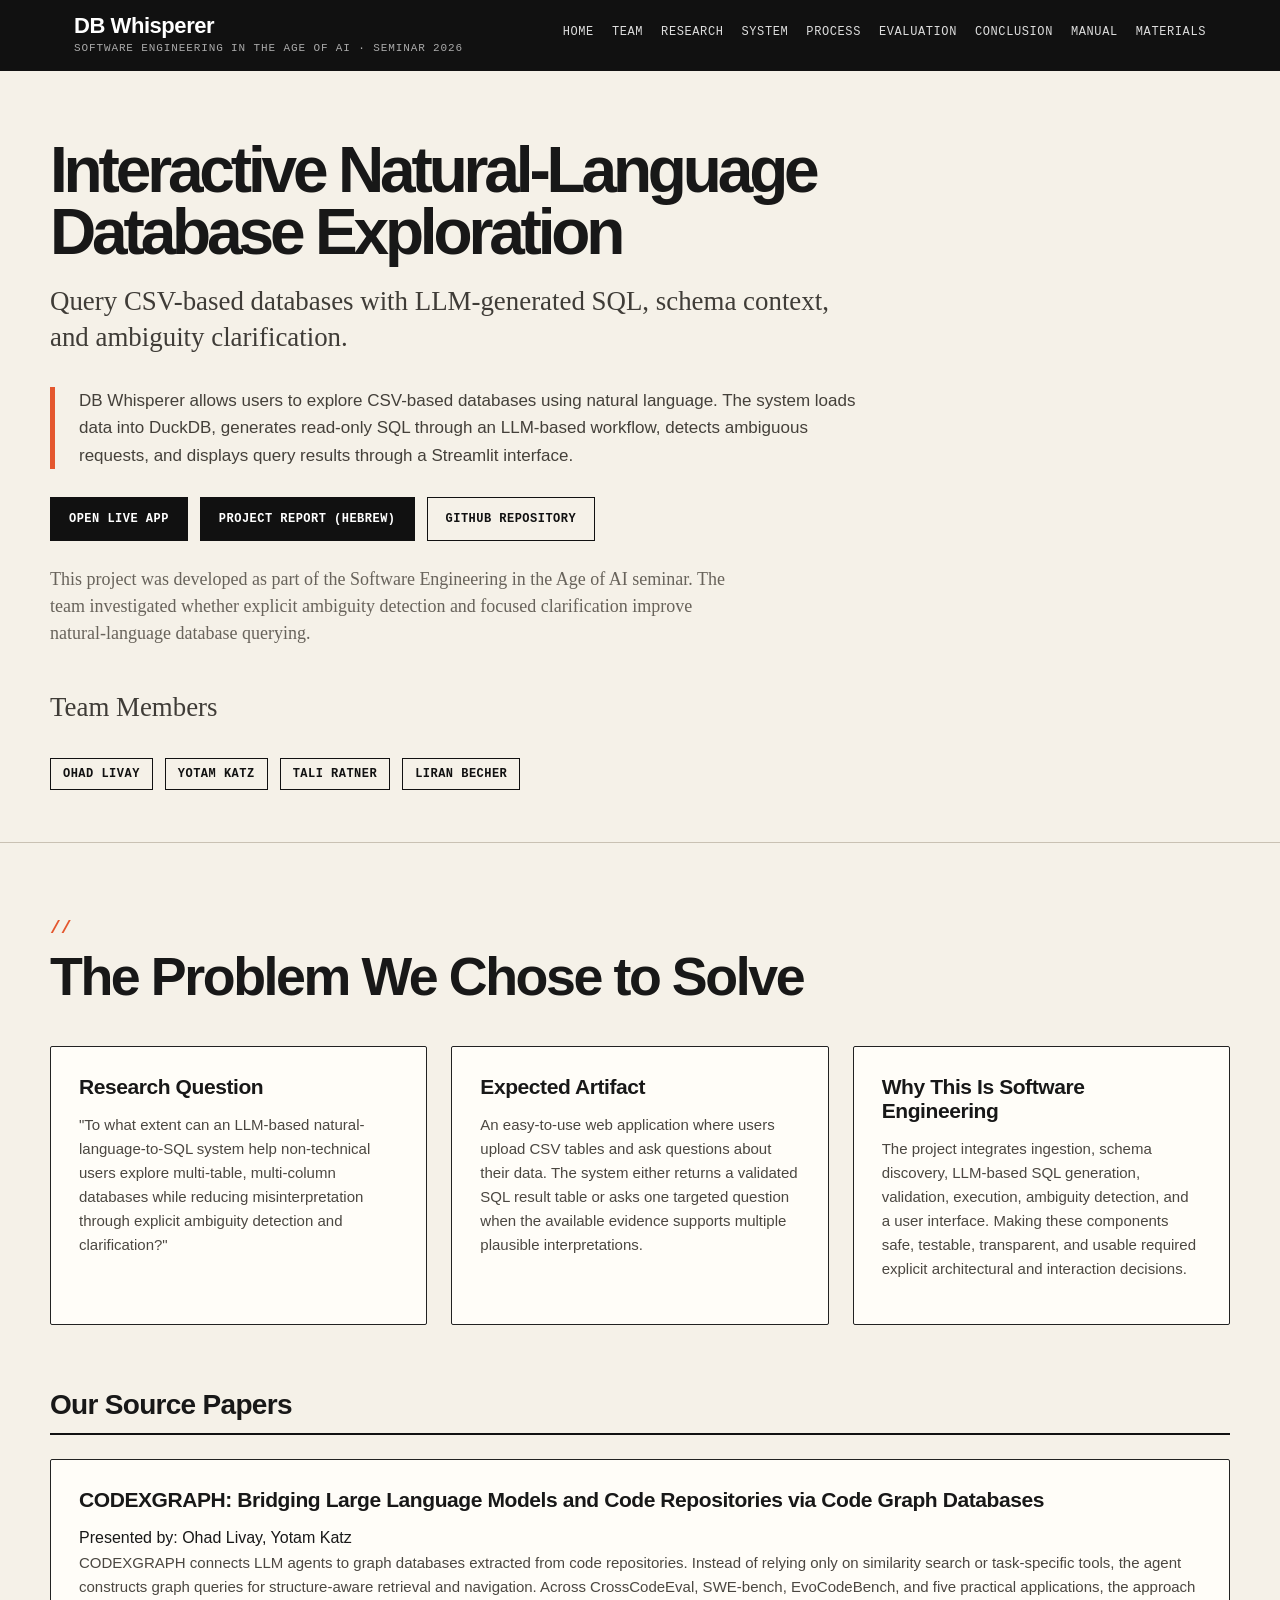
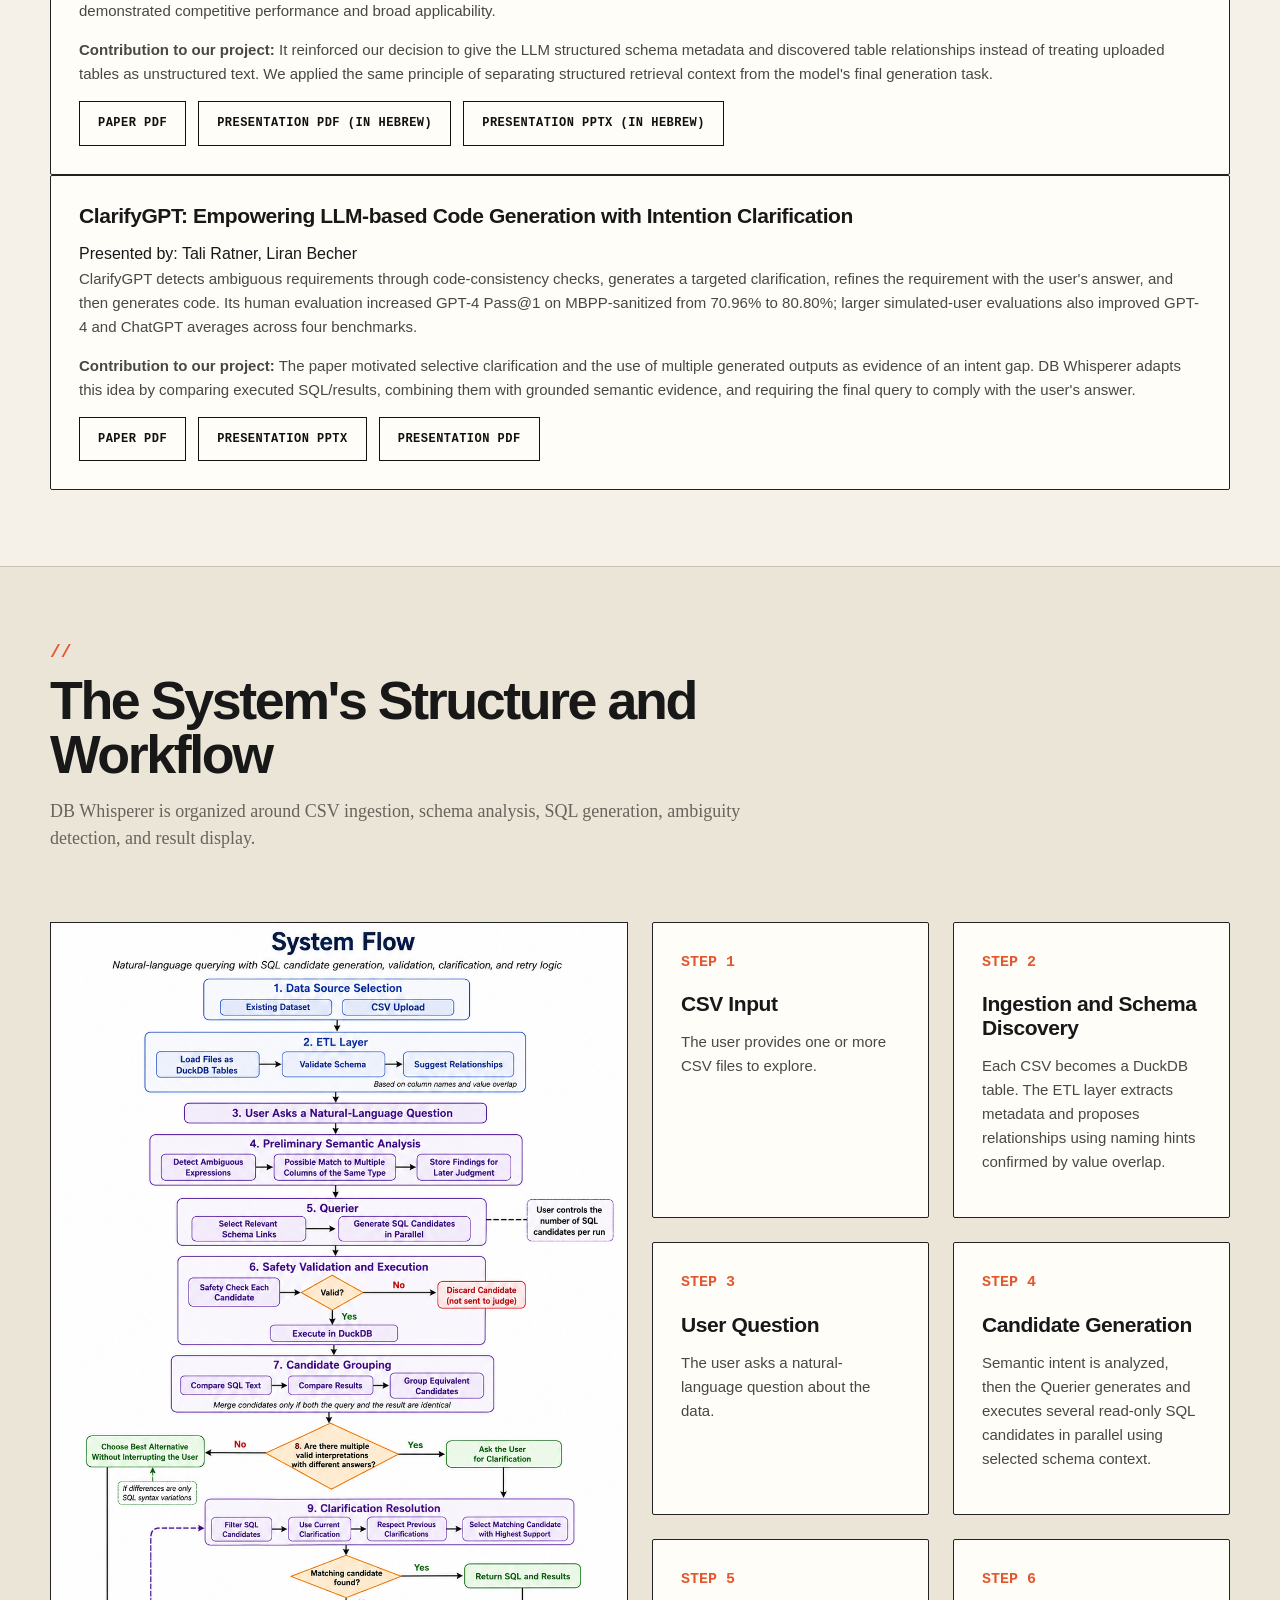
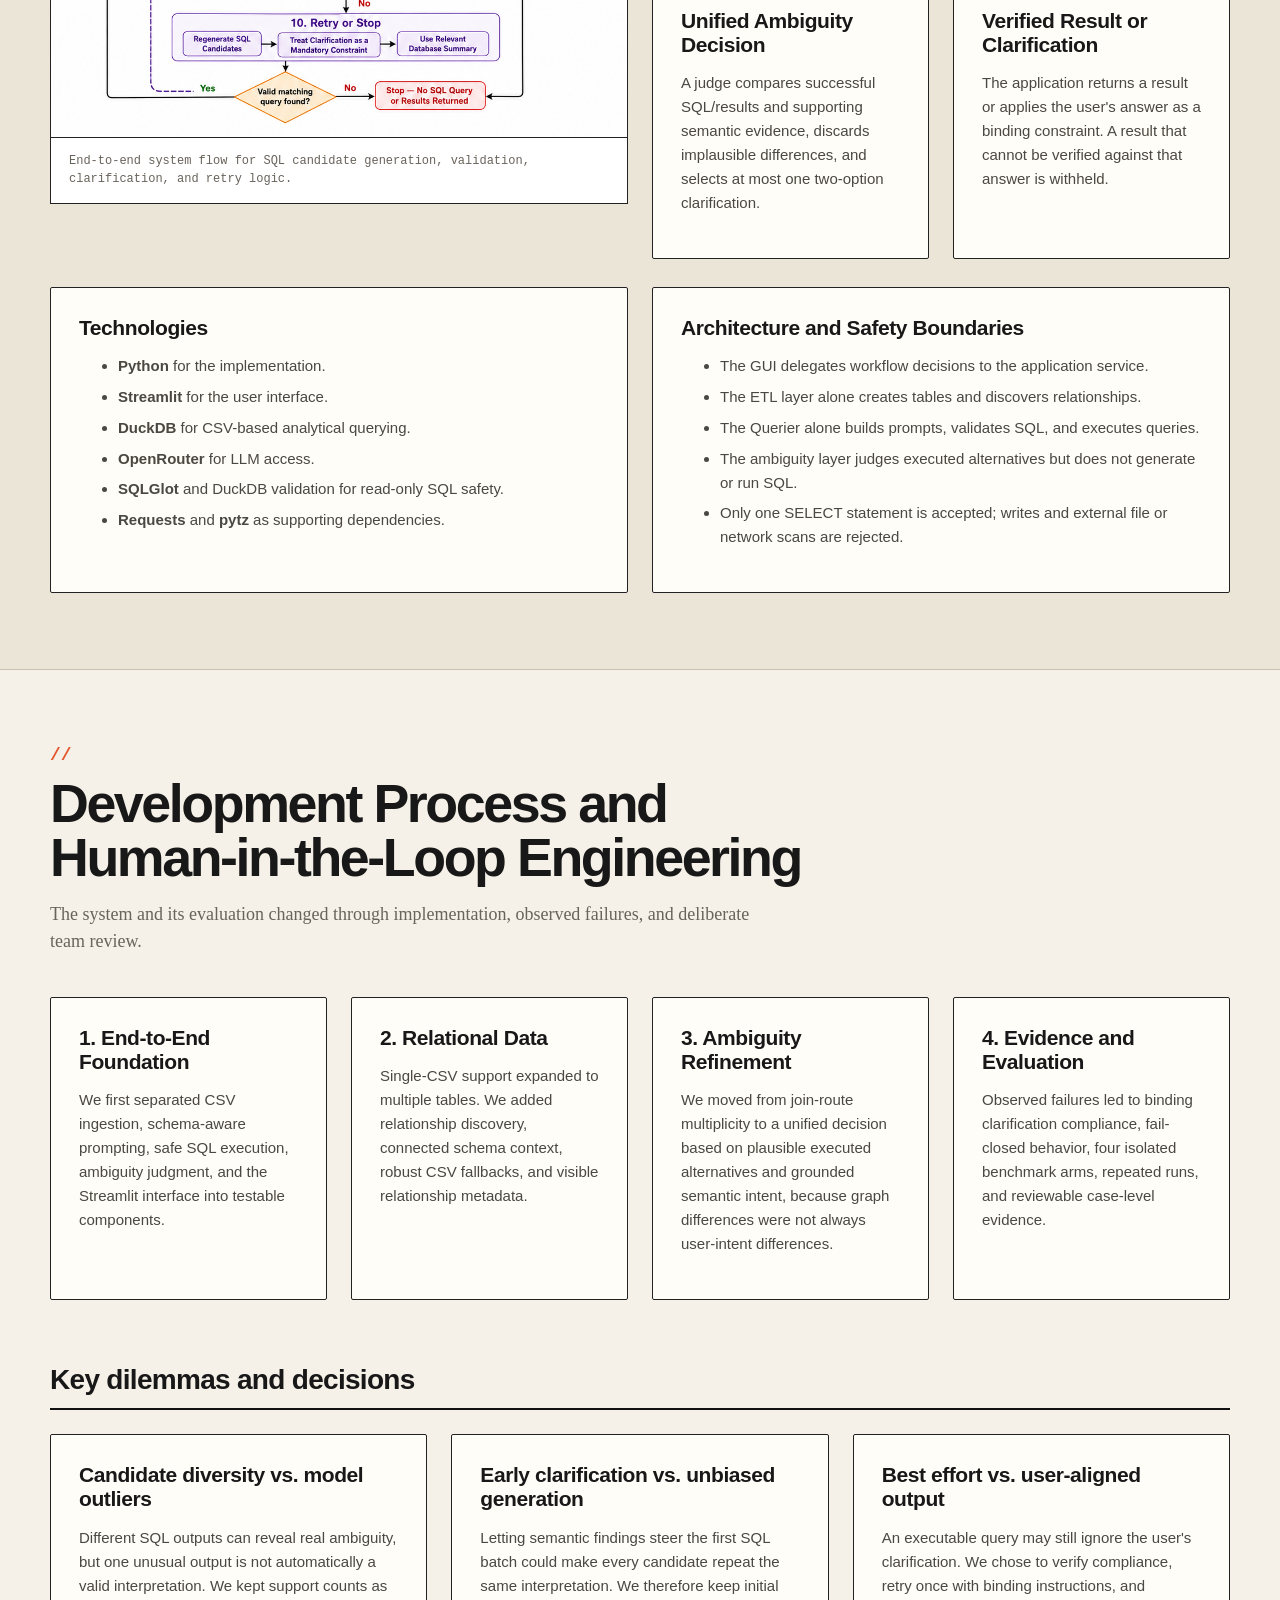
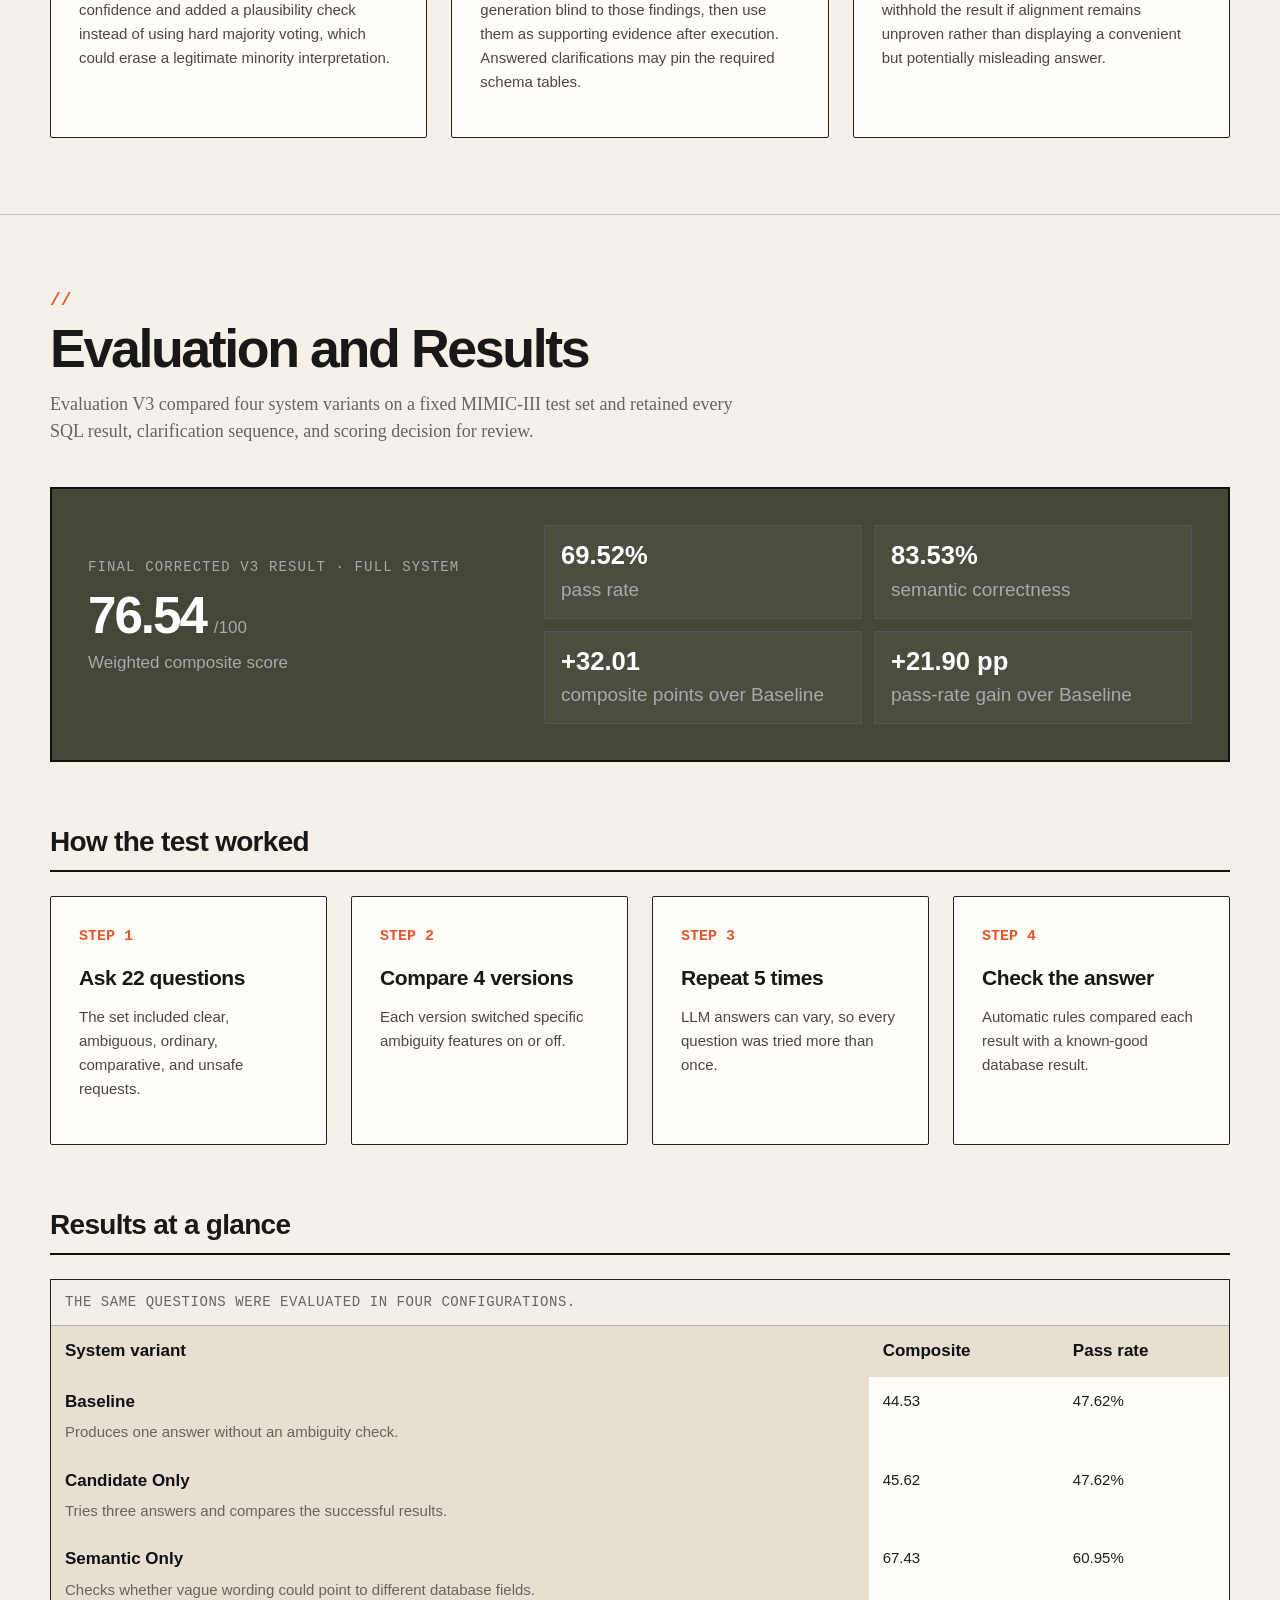
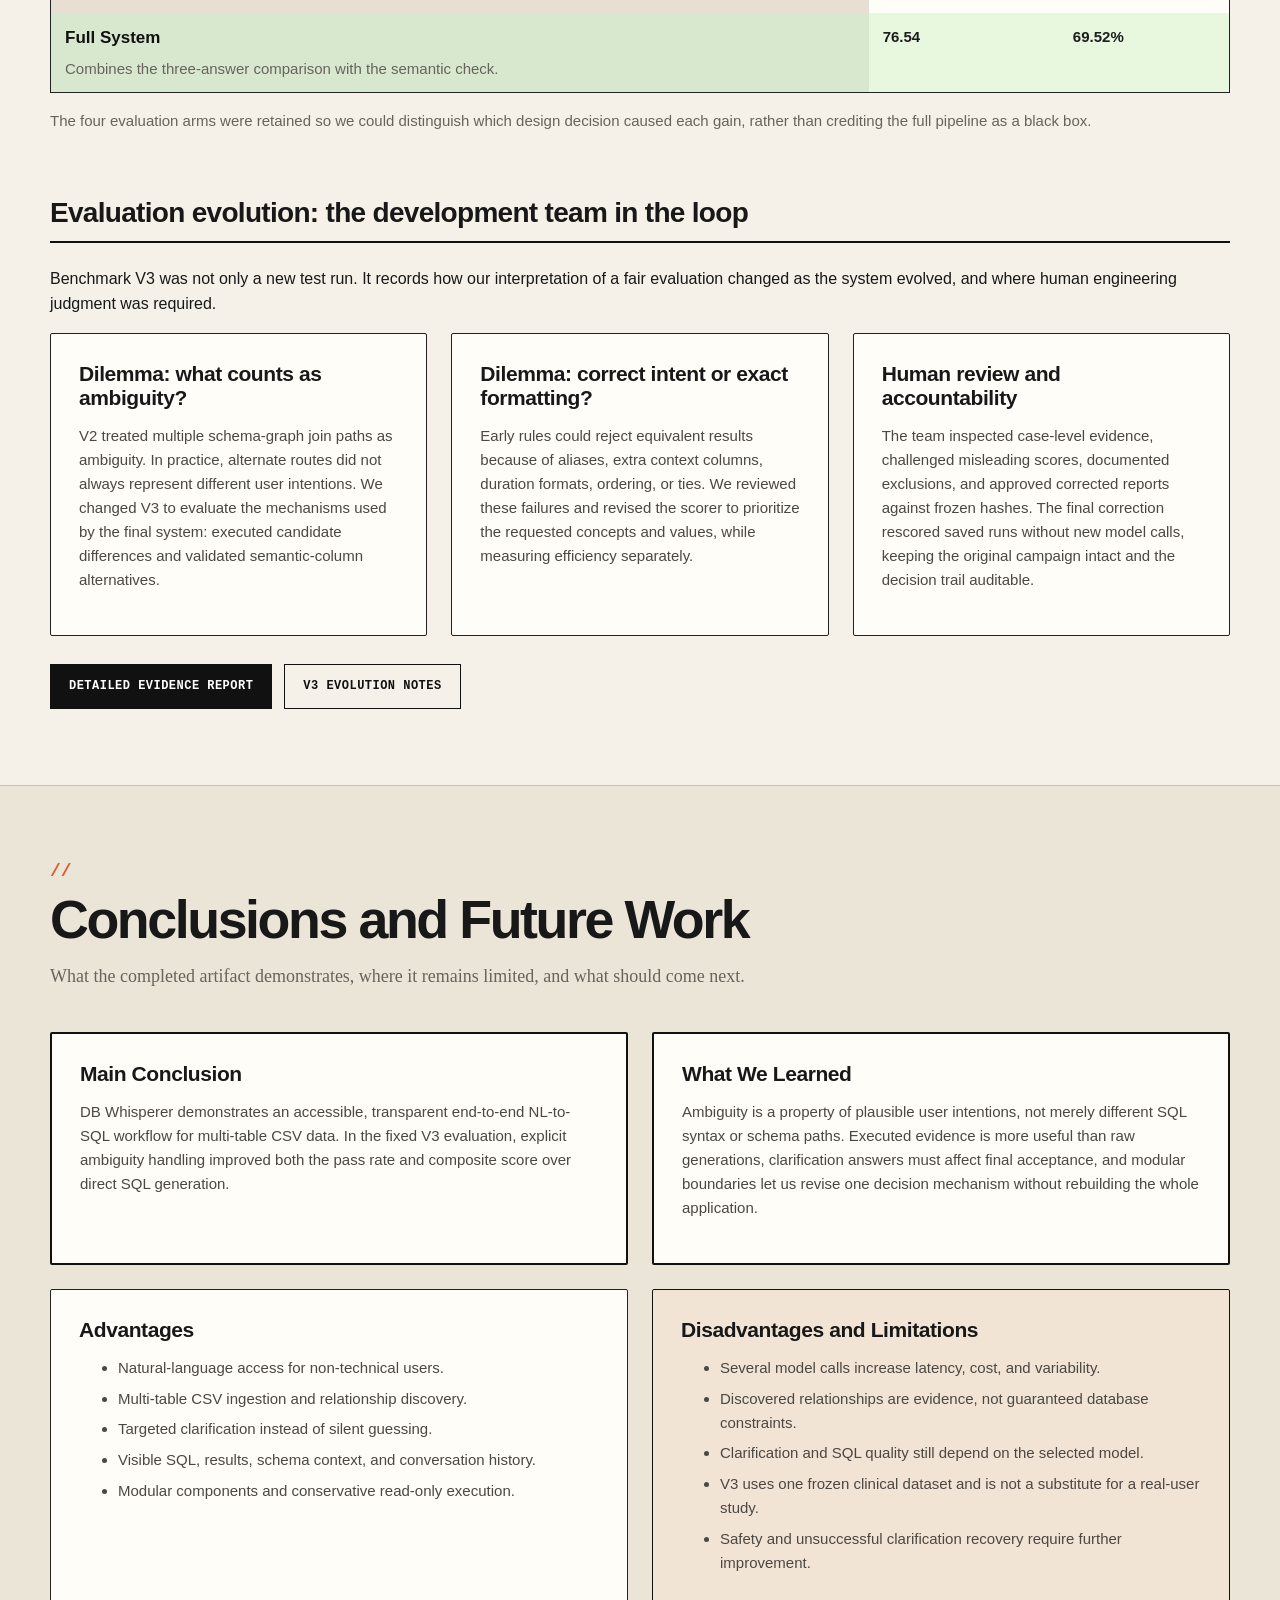
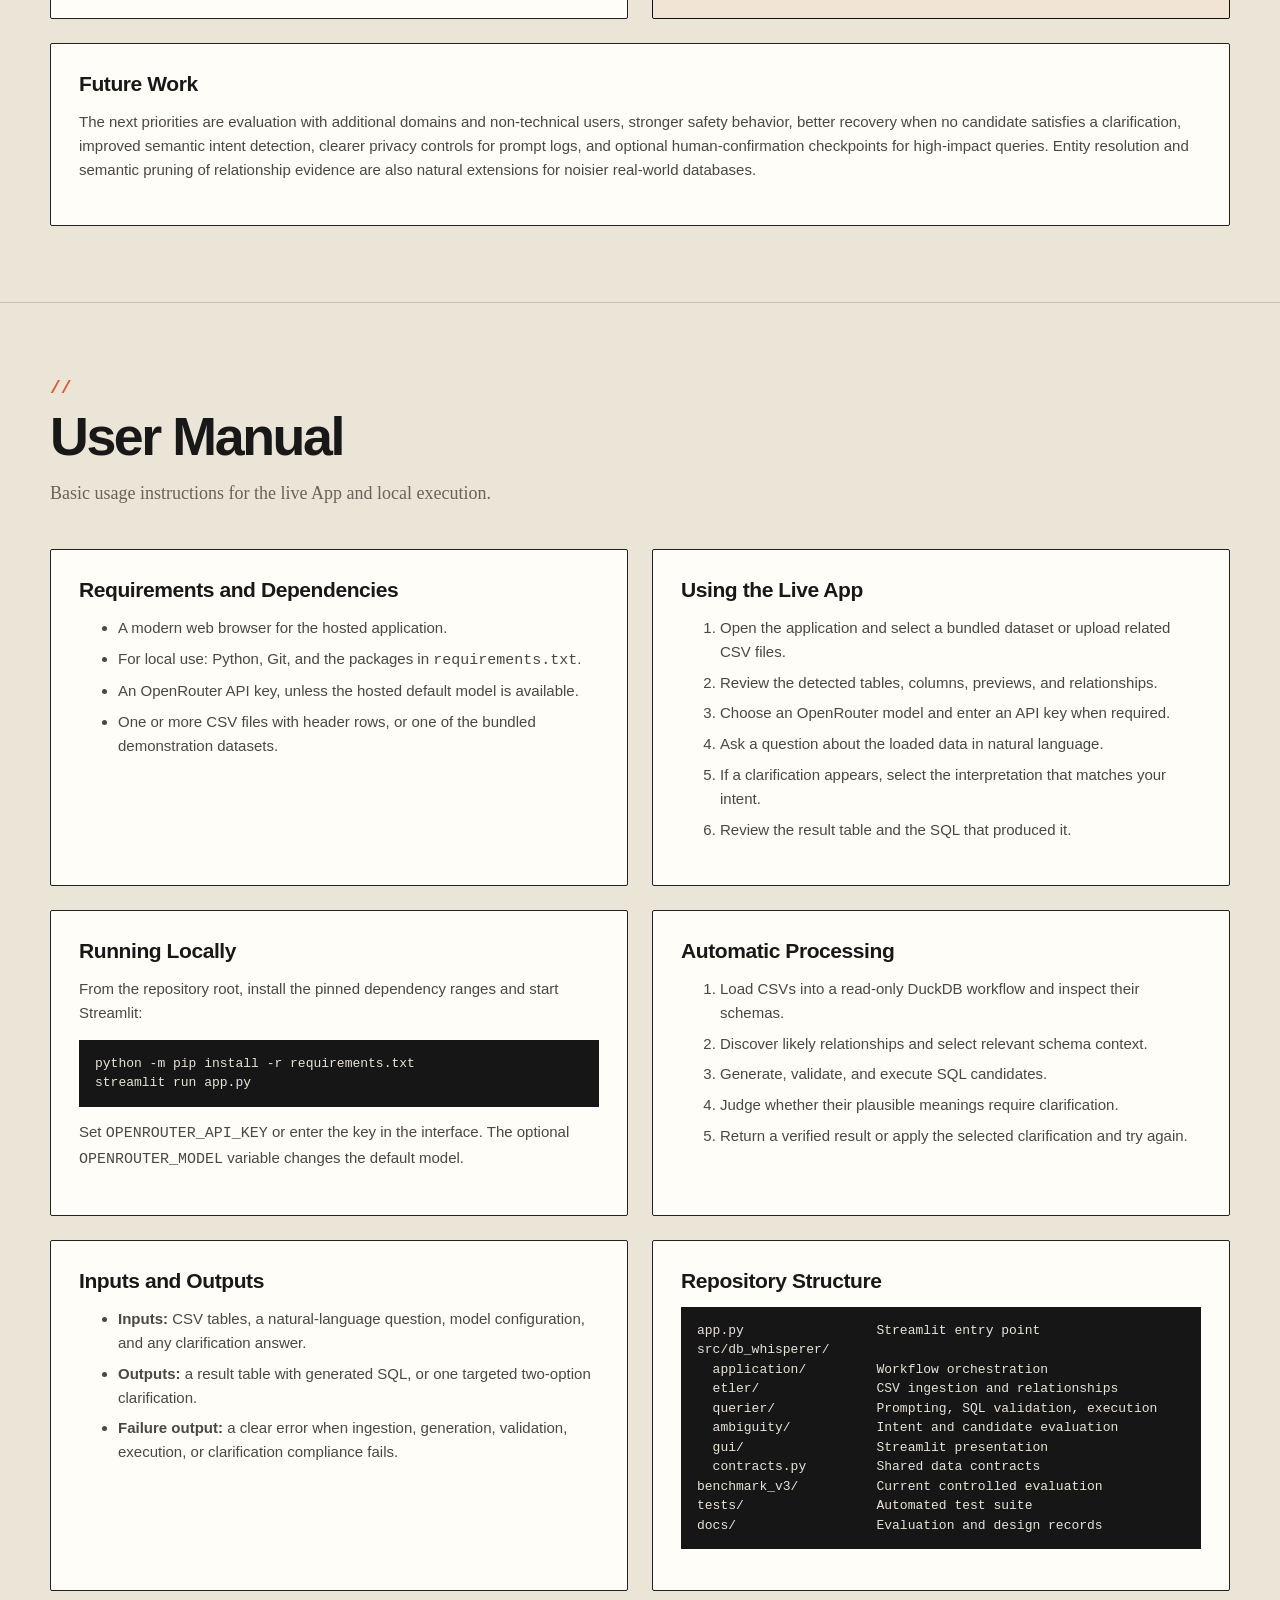
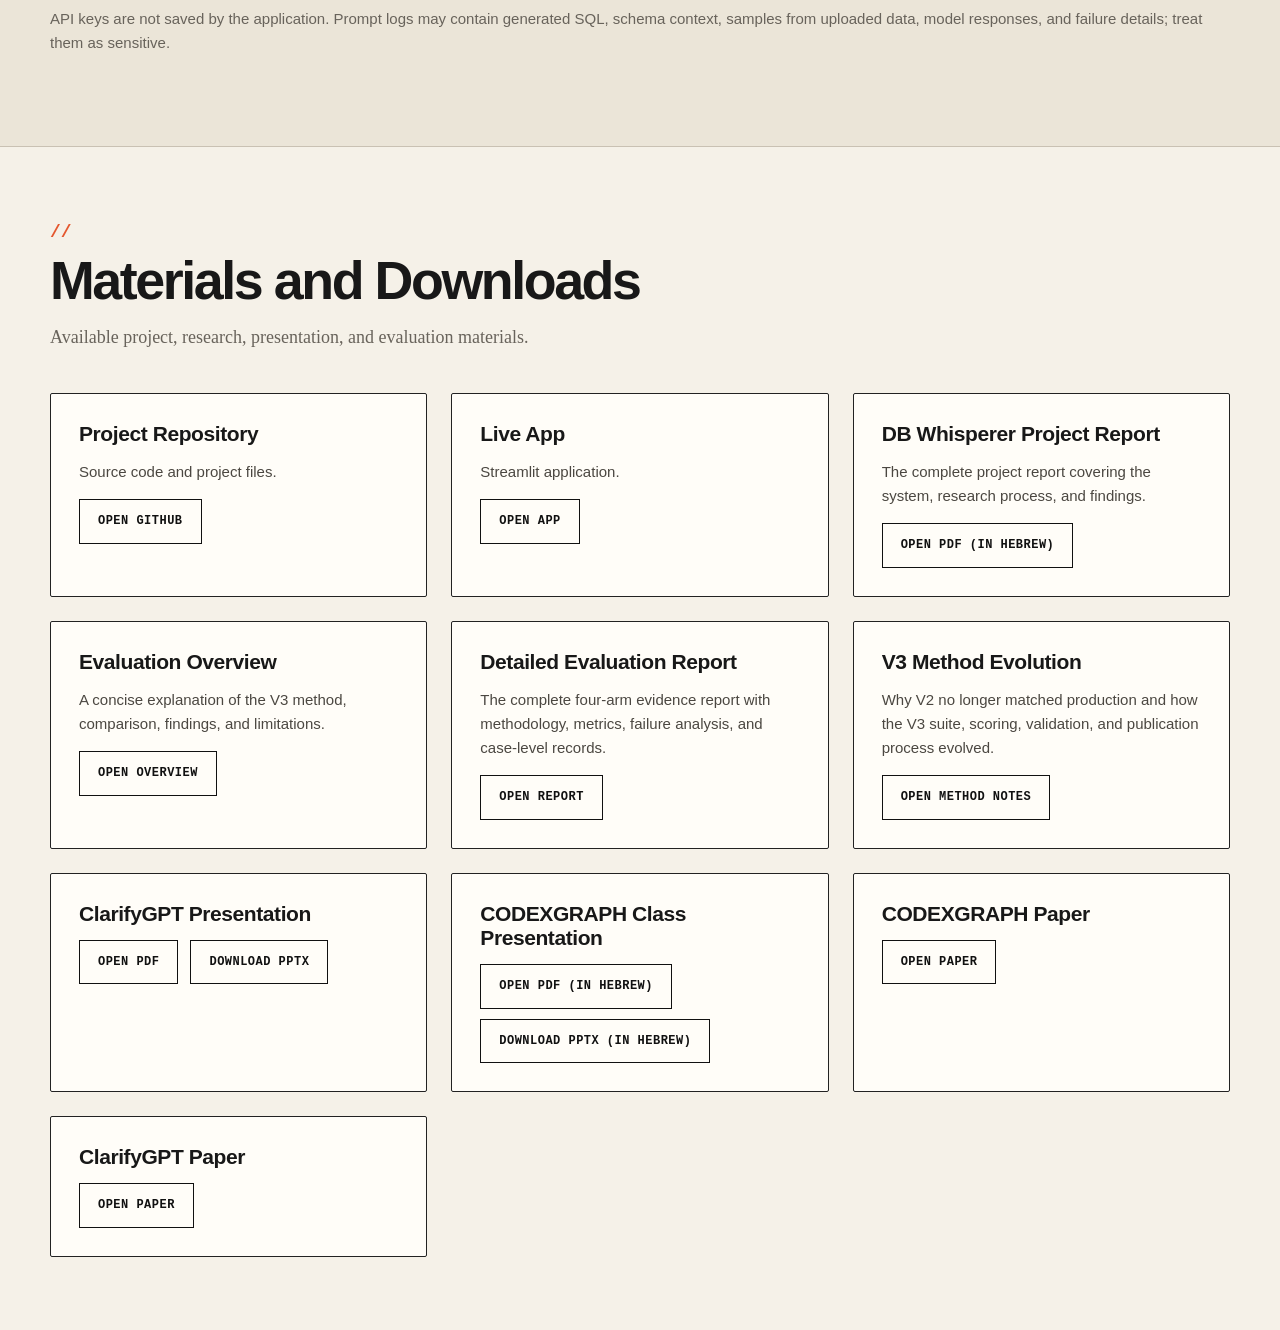
==== commit 80e681e5: "Update index.htm" ====
--- a/submission/DB_Whisperer_2026/index.htm
+++ b/submission/DB_Whisperer_2026/index.htm
@@ -770,6 +770,7 @@
           </div>
           <div class="buttons" style="margin-top: 26px;">
             <a class="button" href="https://db-whisperer.streamlit.app/" target="_blank" rel="noopener">Open Live App</a>
+            <a class="button" href="reports/db-whisperer-project-report.pdf" target="_blank" rel="noopener">Project Report (Hebrew)</a>
             <a class="button secondary" href="https://github.com/ohadlivay/DB-Whisperer" target="_blank" rel="noopener">GitHub Repository</a>
           </div>
           <div class="container">
